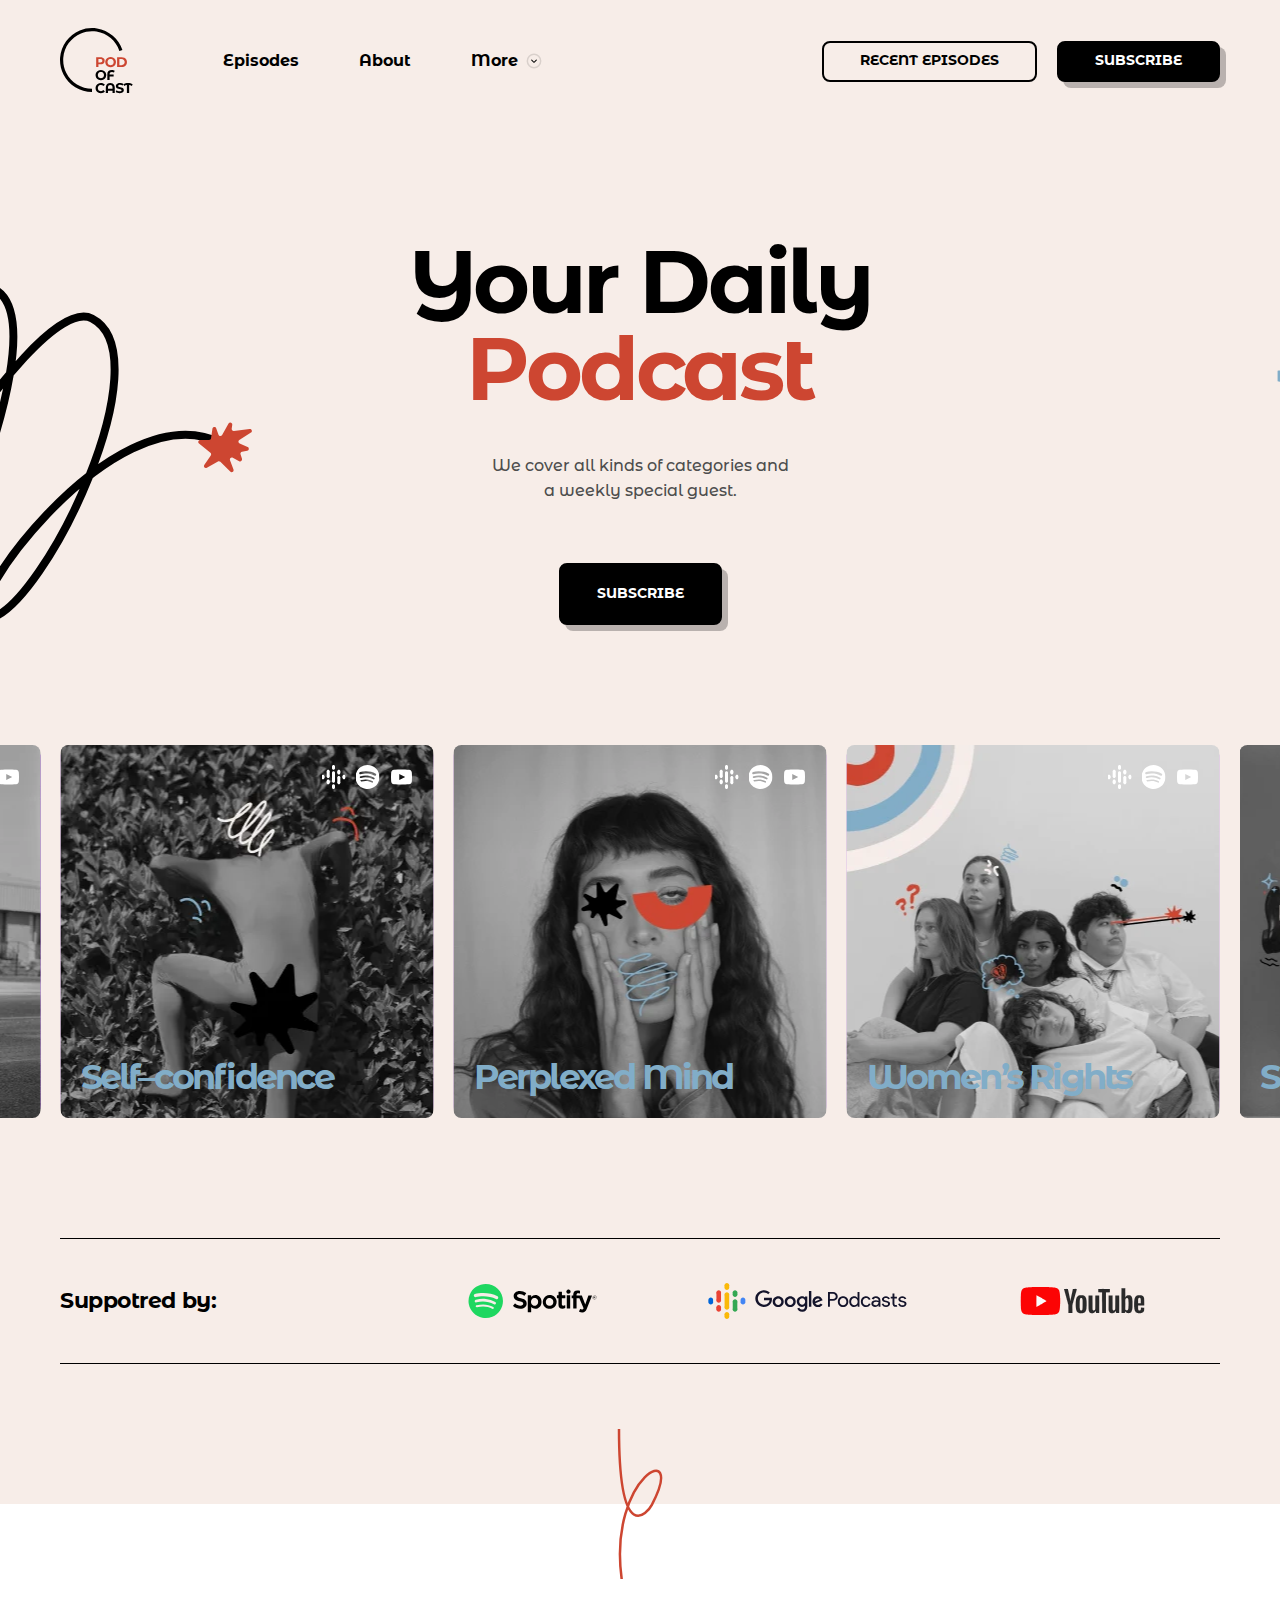
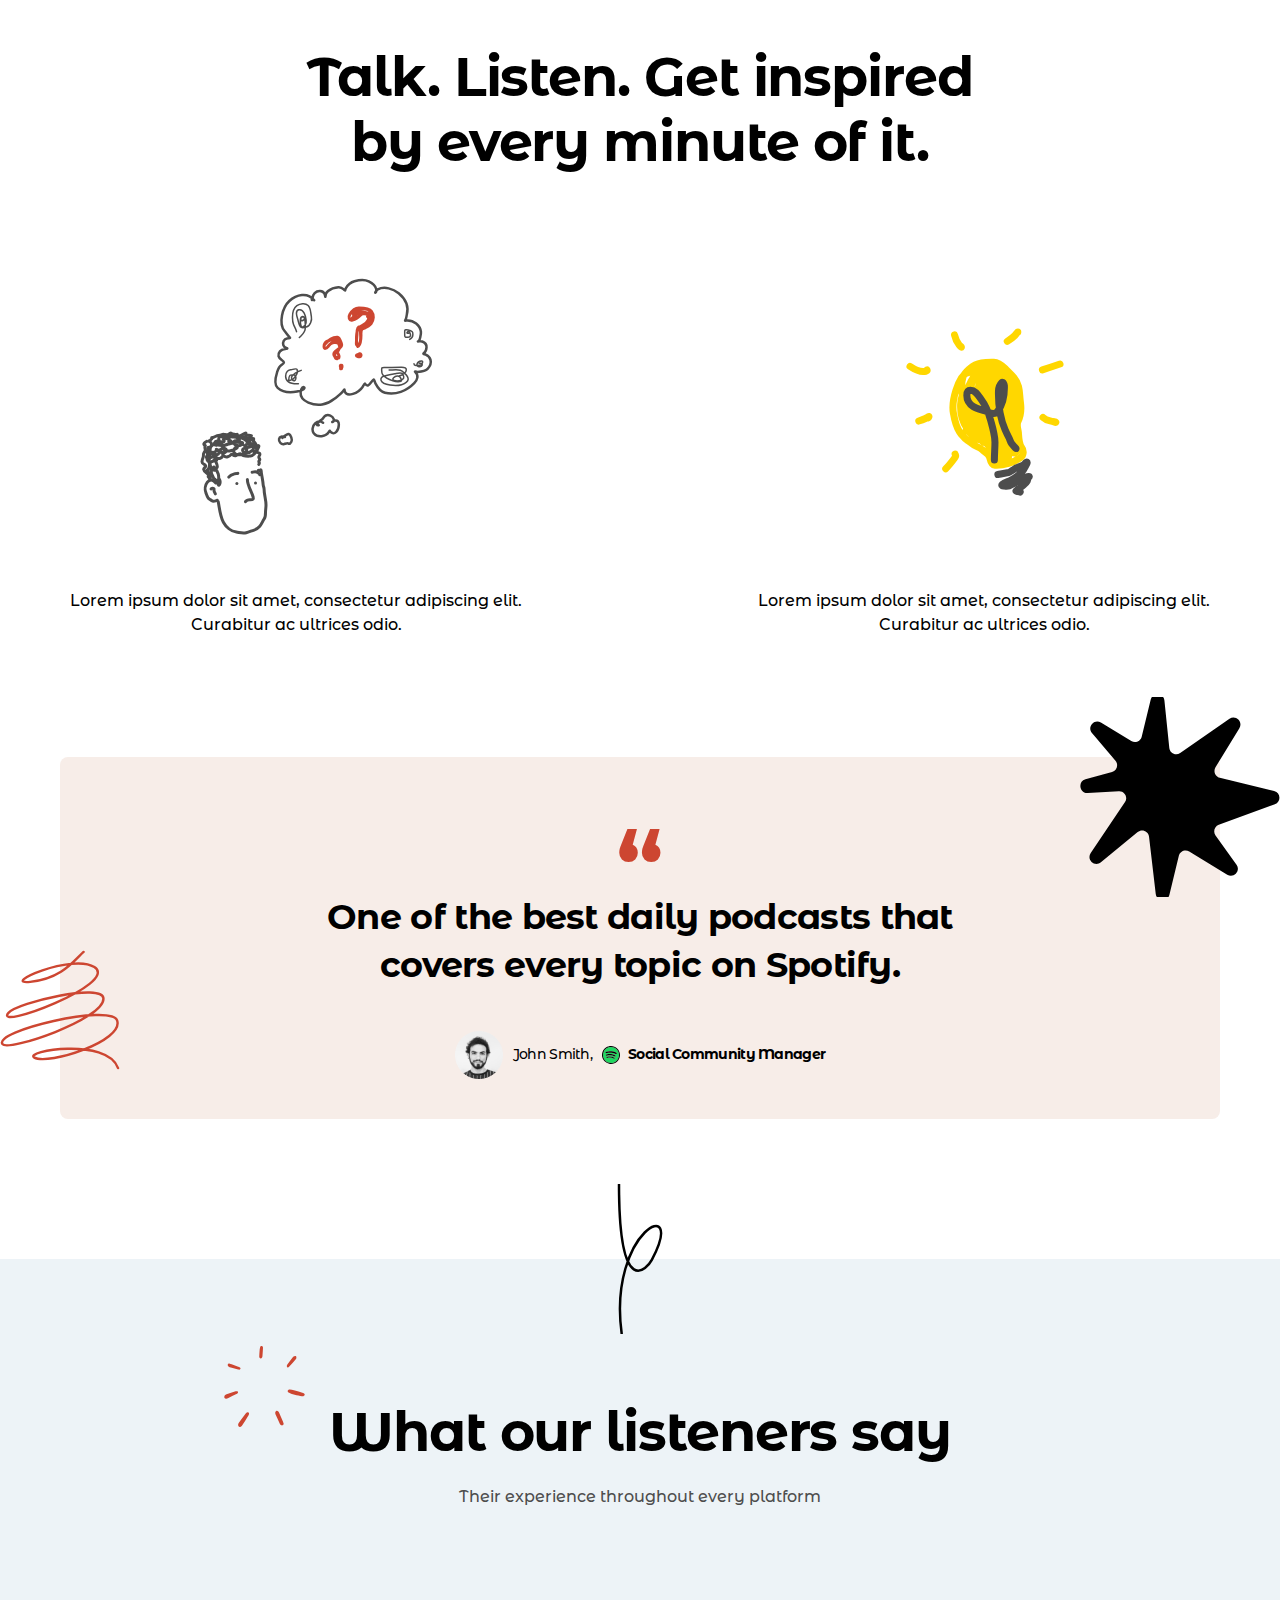
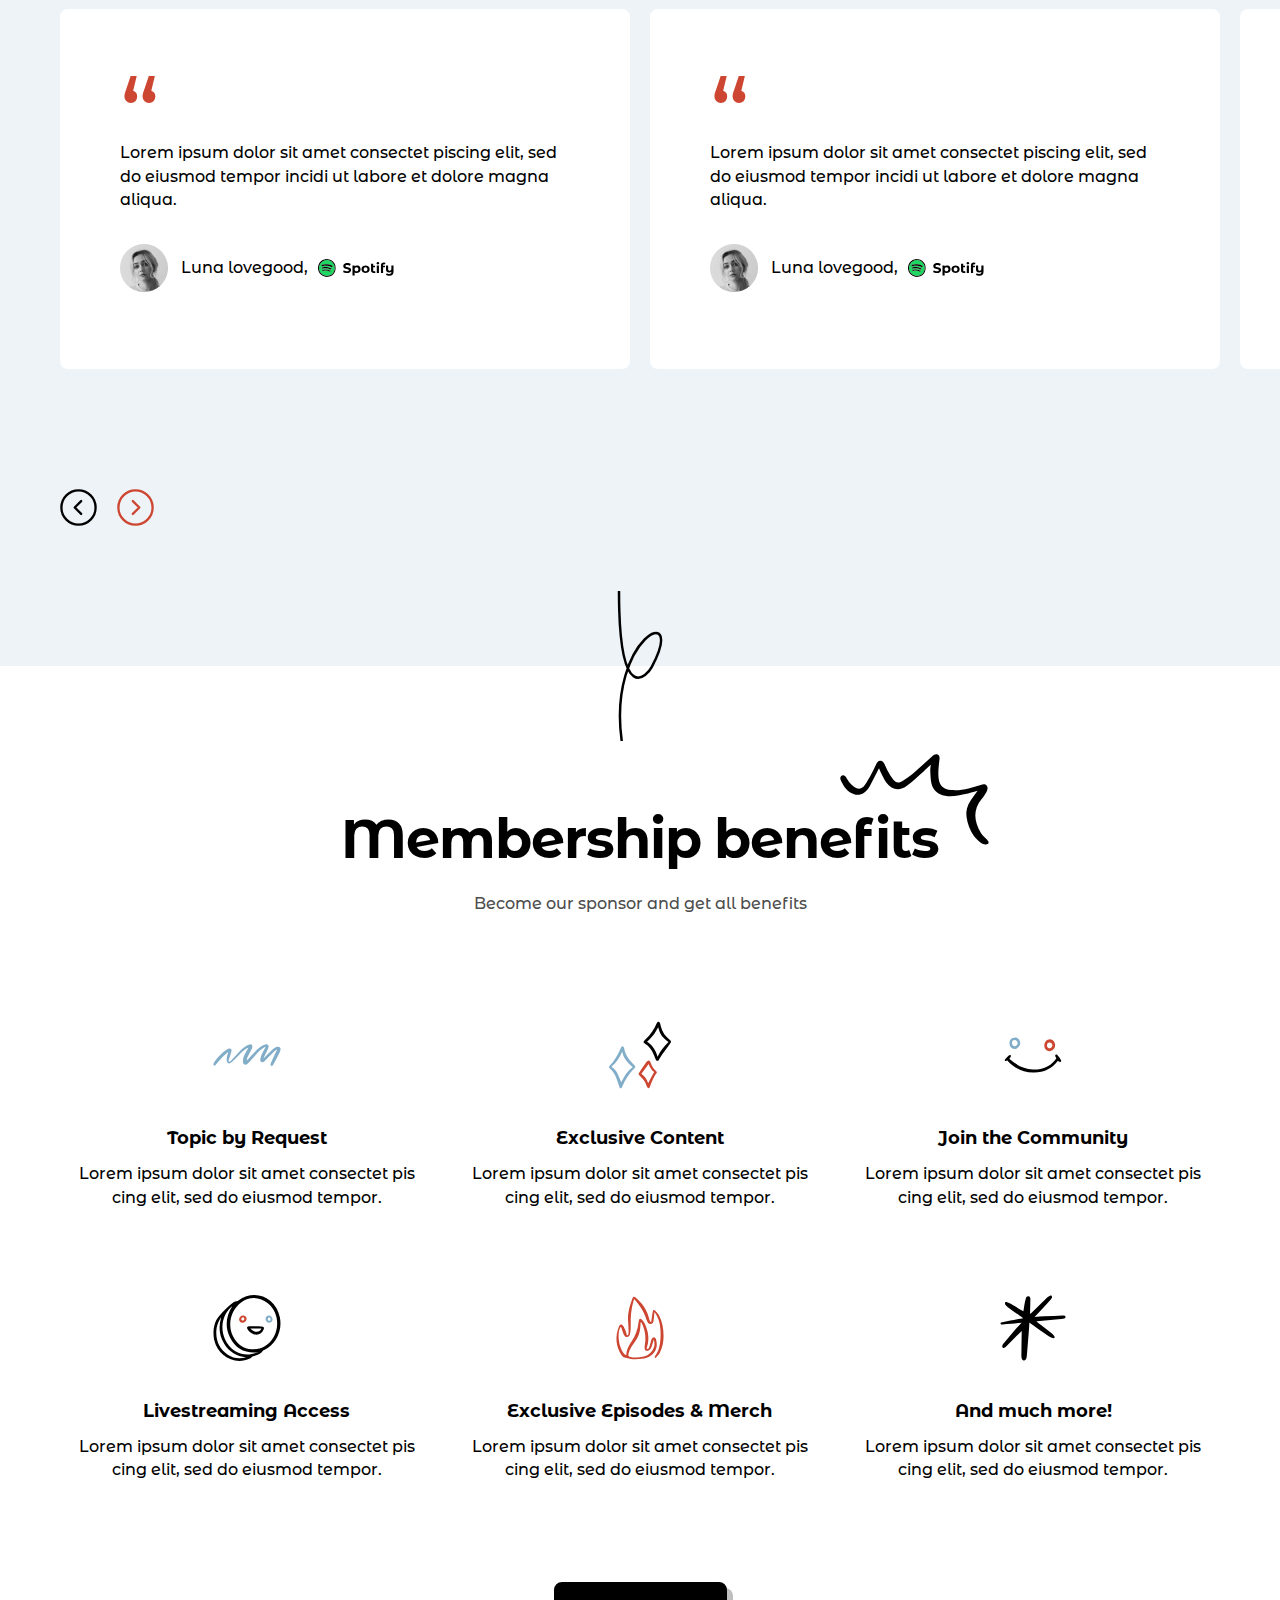
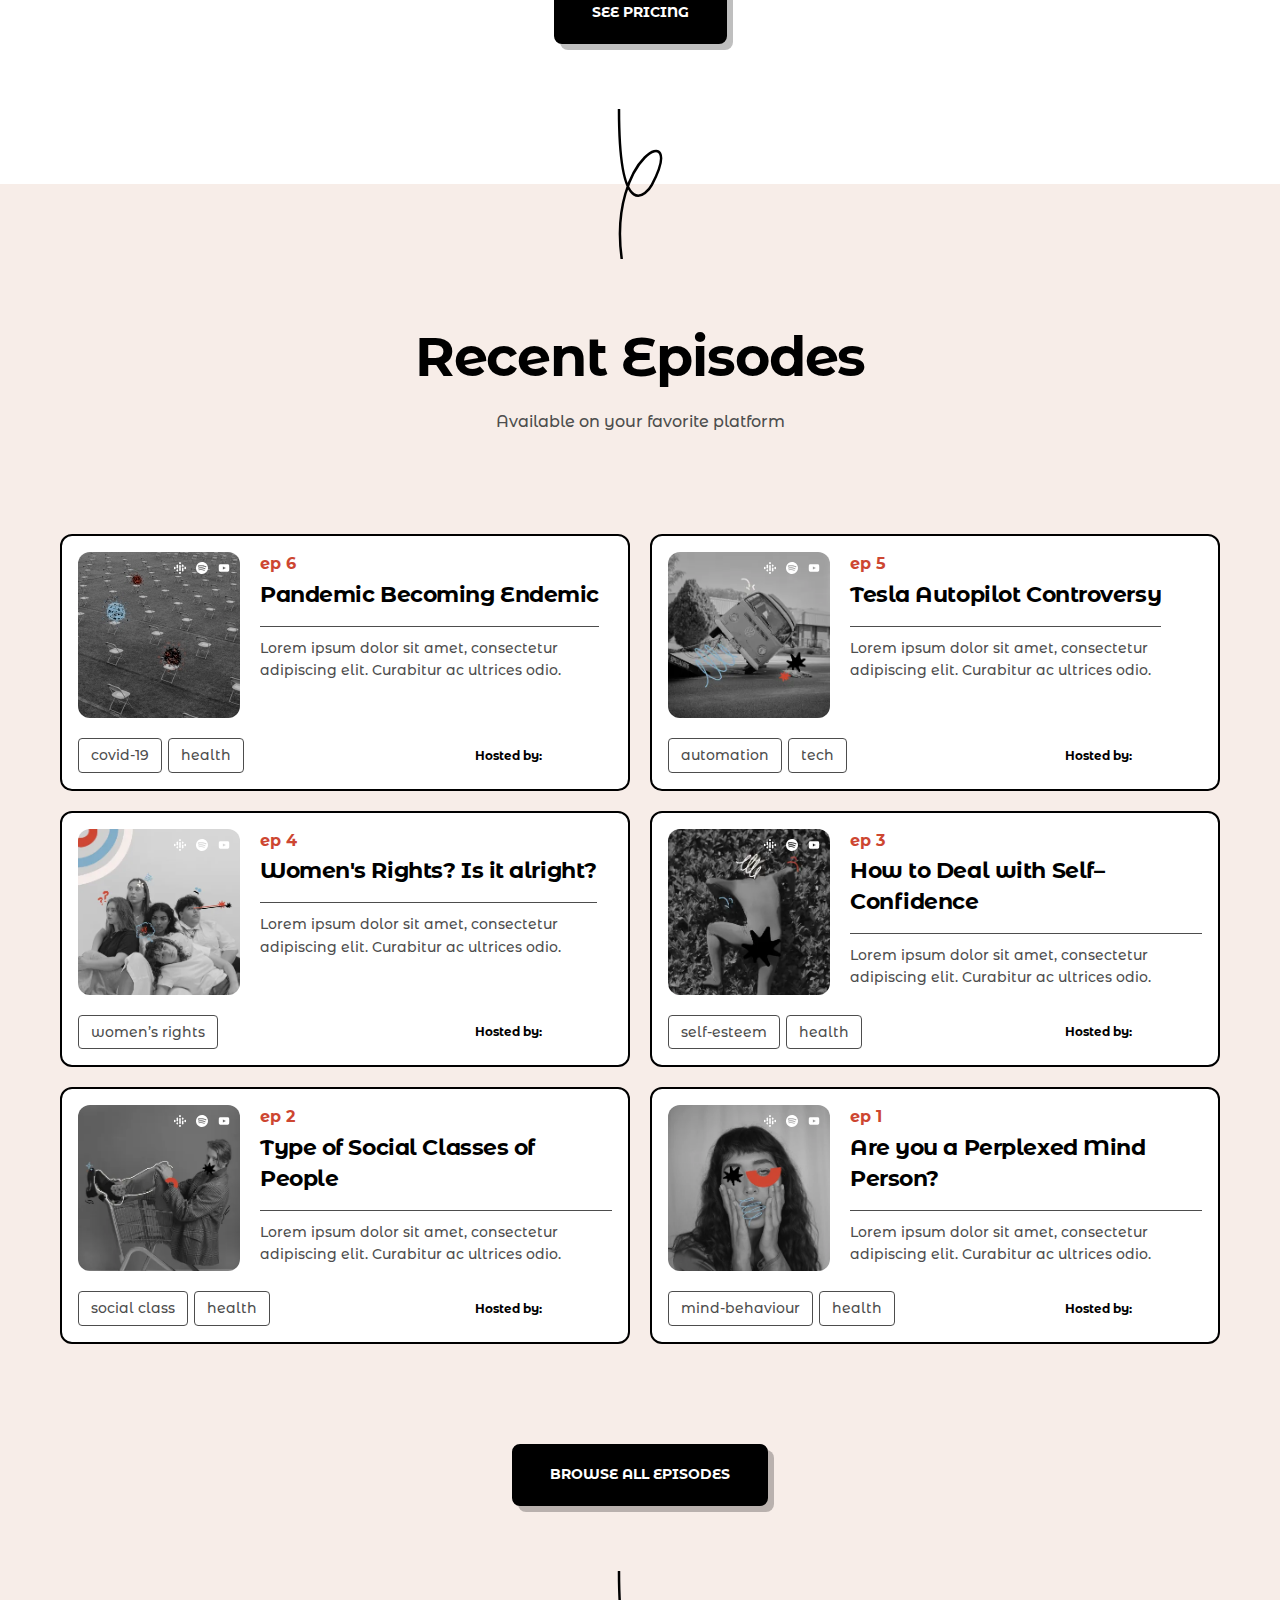
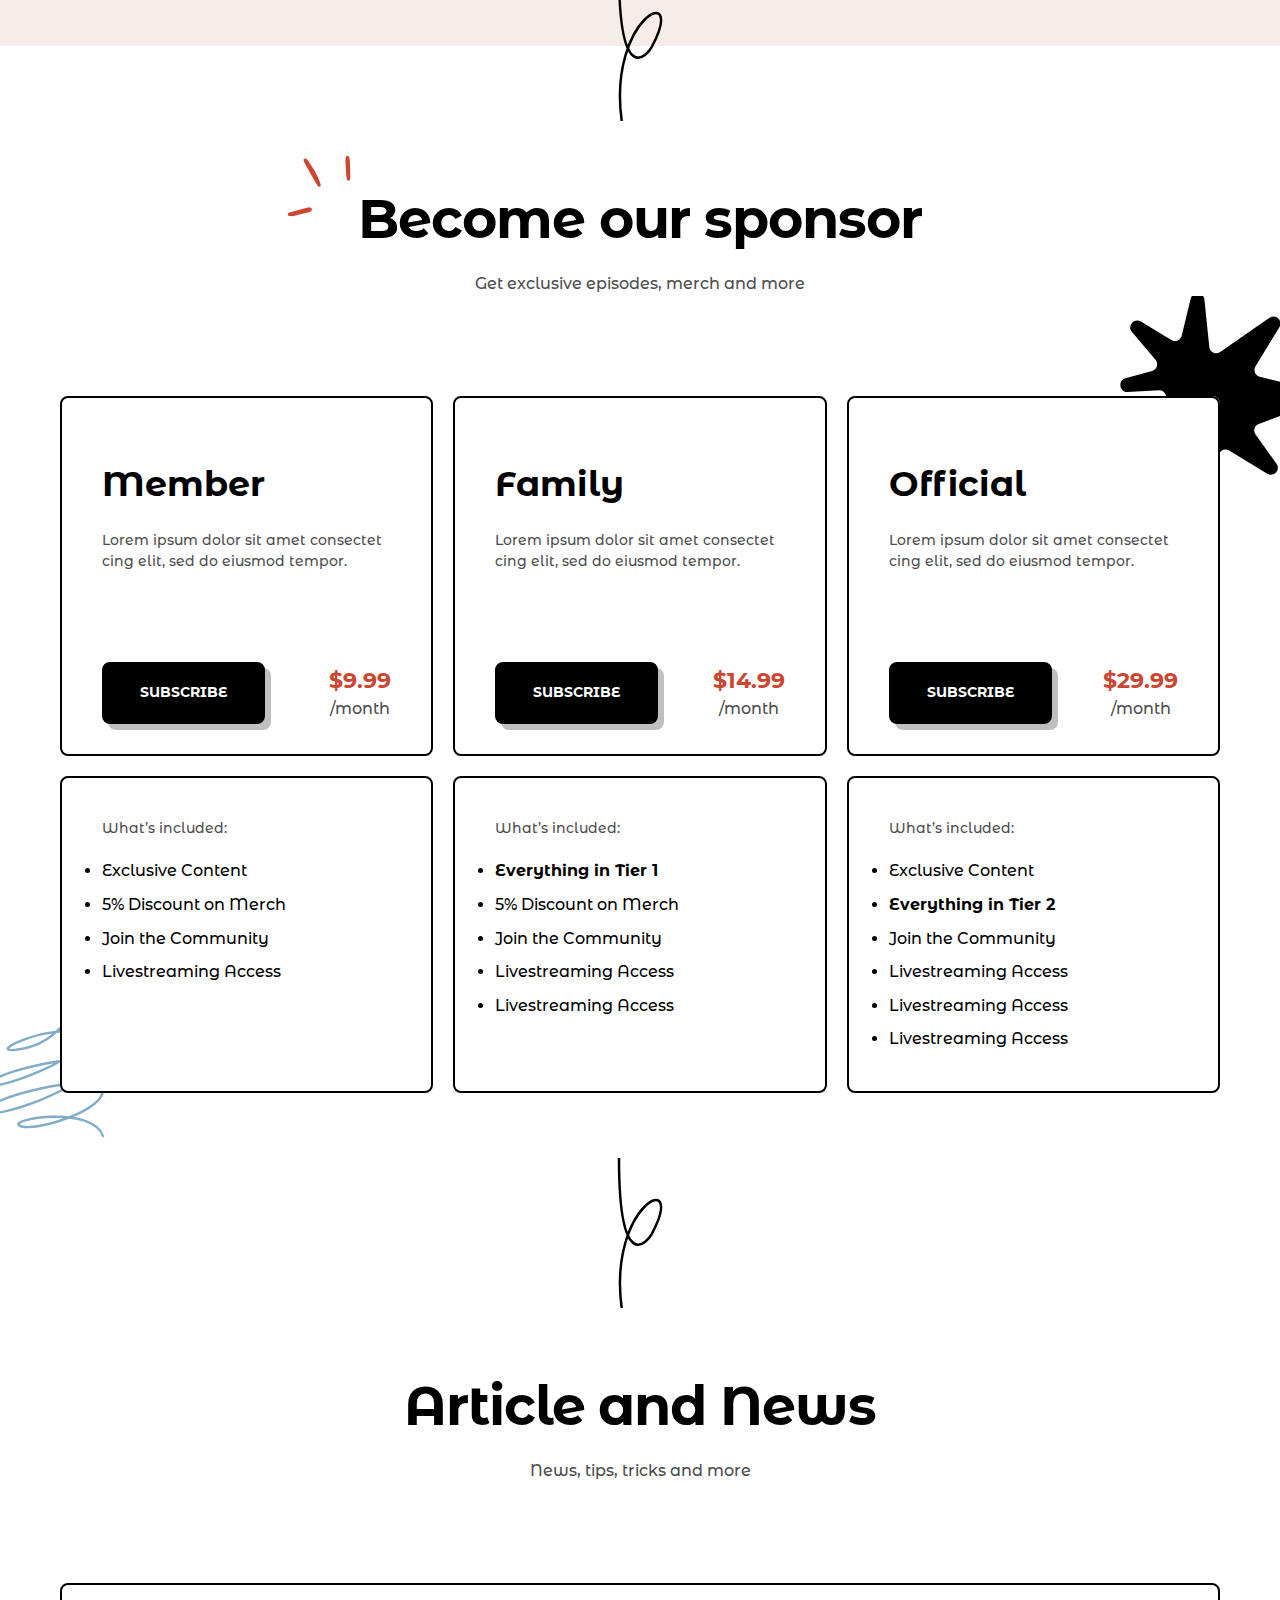
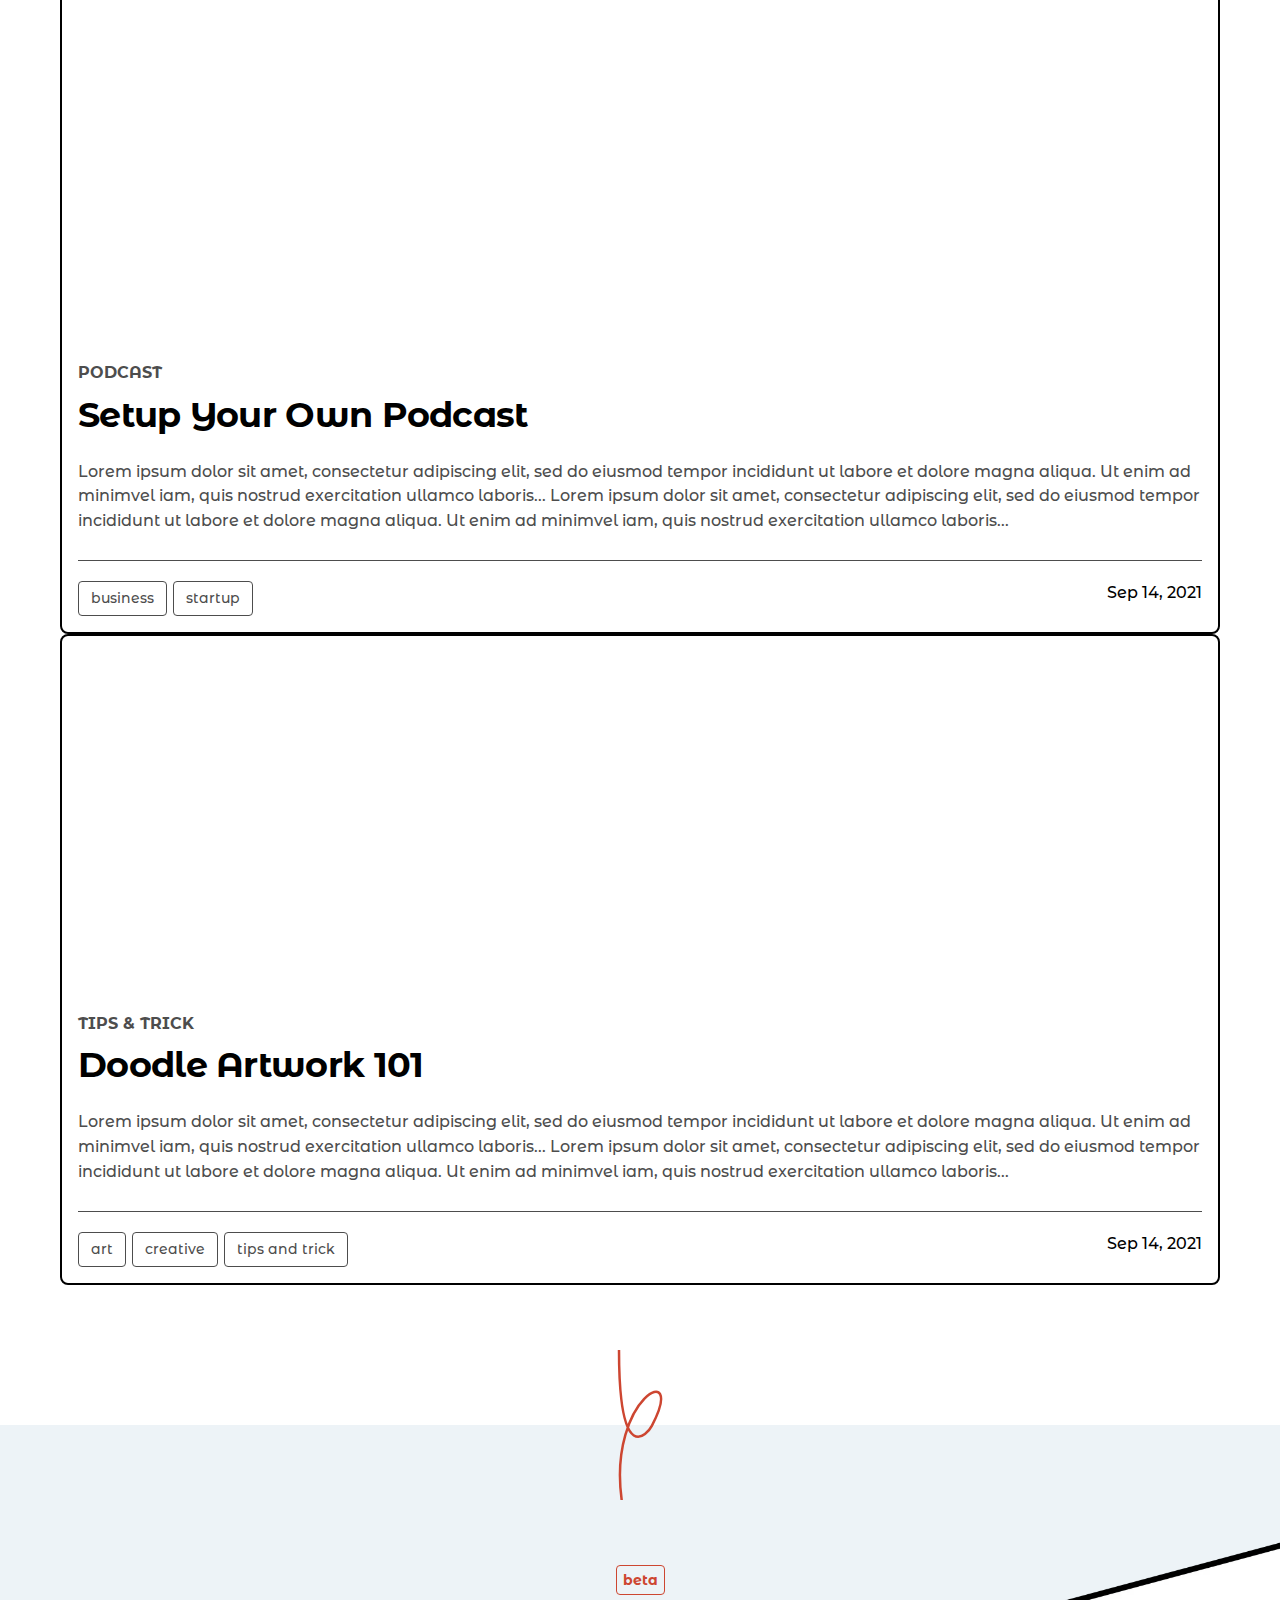
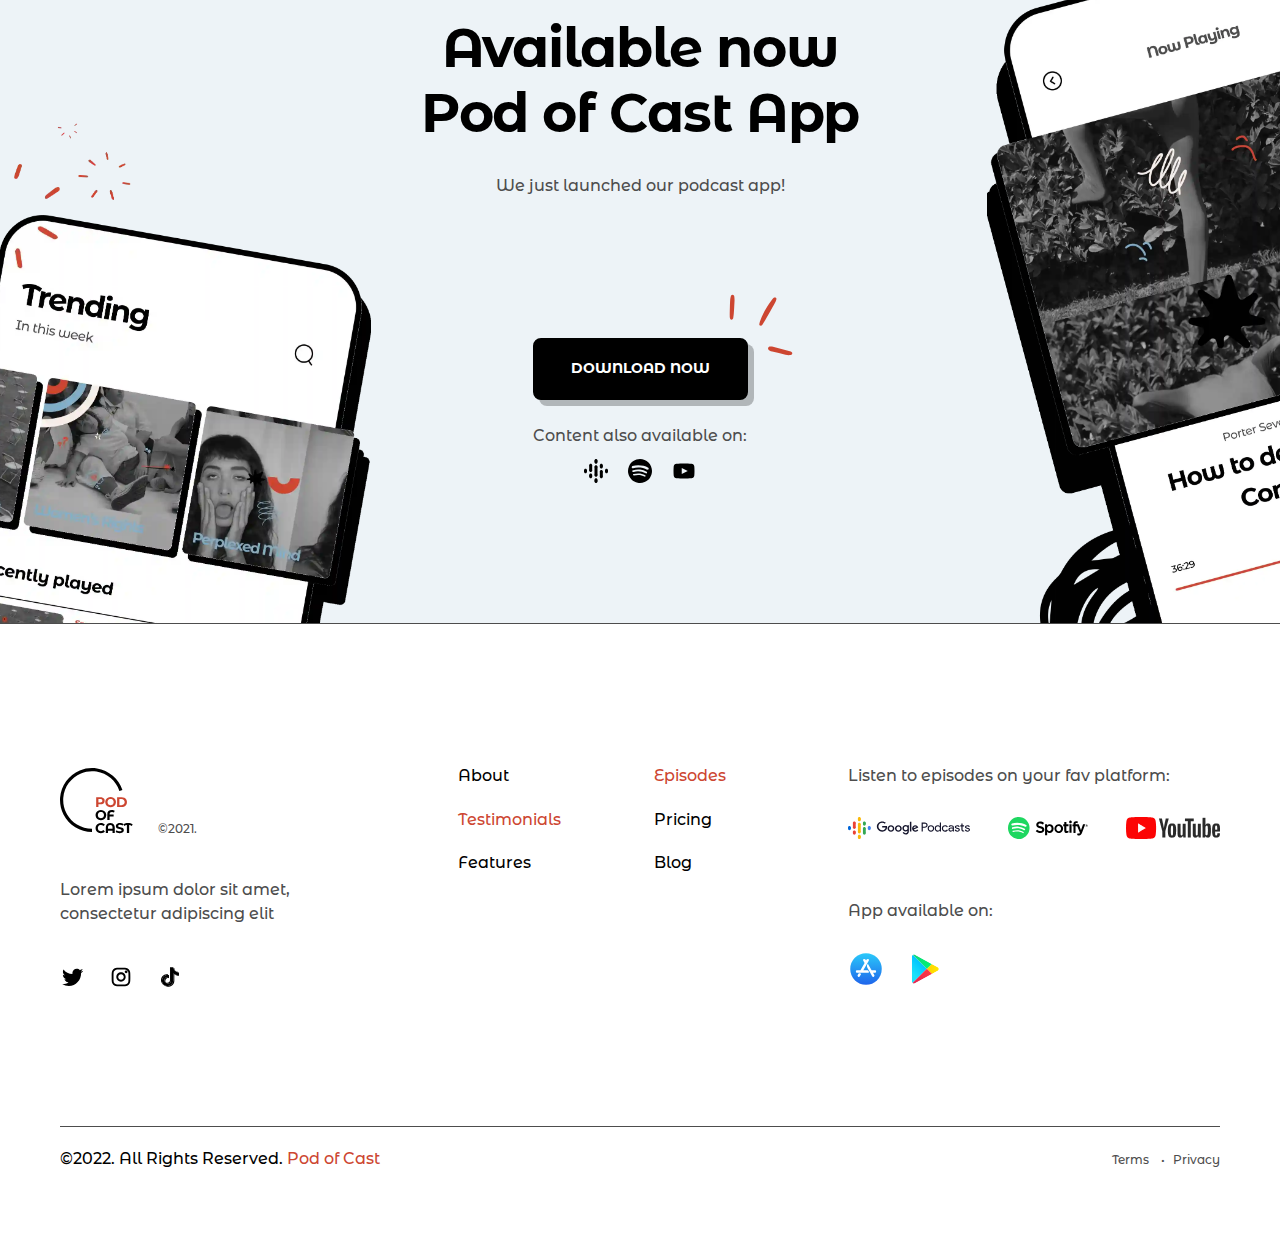
==== index.html @ 252794c6 "some fix" ====
<!doctype html>
<html lang="en">

<head>
	<meta charset="UTF-8">
	<meta name="viewport" content="width=device-width, initial-scale=1.0">
	<meta name="description" content="The best podcasts on various topics, daily.">
	<link href="./css/main.css" rel="stylesheet">
	<title>PODOFCAST - Your Daily Podcast</title>
</head>

<body class="page">
<div class="page__wrapper">

	<header class="header">
		<div class="header__container container">
			<div class="logo">
				<a class="logo__link" href="./index.html"></a>
			</div>
			<div class="header__row header__mobile-menu open">
				<nav class="header__nav">
					<ul class="header__nav-list">
						<li class="header__nav-item">
							<a class="header__nav-link" href="/">Episodes</a>
						</li>
						<li class="header__nav-item">
							<a class="header__nav-link" href="./pages/about.html">About</a>
						</li>
						<li class="header__nav-item header__nav-item--arrow-down">
							<a class="header__nav-link" href="/">More</a>
						</li>
					</ul>
				</nav>
				<div class="header__buttons">
					<a class="header__link button button--transparent" href="#recent-episodes">RECENT EPISODES </a>
					<button class="header__button button" type="button">SUBSCRIBE</button>
				</div>
			</div>
			<div class="header__mobile-button">
				<span class="header__mobile-line"></span> <span class="header__mobile-line"></span>
				<span class="header__mobile-line"></span>
			</div>
		</div>
	</header>

	<main class="main-page">
		<section class="hero section scribble-decor-orange">
			<div class="hero__container container">
				<div class="hero__wrapper">
					<h1 class="hero__title main-title">
						Your Daily<br><span class="orange-text">Podcast</span>
					</h1>
					<p class="hero__description section-description">
						We cover all kinds of categories and<br>a weekly special guest. </p>
					<div class="hero__buttons">
						<button class="hero__button button" type="button">SUBSCRIBE</button>
					</div>
				</div>
			</div>
			<div class="hero-slider">
				<div class="hero-slider__wrapper swiper-wrapper">
					<!-- Slides -->
					<div class="hero-slider__card swiper-slide">
						<a class="hero-slider__img hero-slider__episode-5" href="/">
							<div class="hero-slider__platform">
								<img class="hero-slider__icon" src="./icons/episode-platform/google-podcast-icon.svg" alt="icon" width="24" height="24">
								<img class="hero-slider__icon" src="./icons/episode-platform/spotify-icon.svg" alt="icon" width="24" height="24">
								<img class="hero-slider__icon" src="./icons/episode-platform/youtube-icon.svg" alt="icon" width="24" height="24">
							</div>
							<p class="hero-slider__text">Tesla Autopilot</p>
						</a>
					</div>
					<div class="hero-slider__card swiper-slide">
						<a class="hero-slider__img hero-slider__episode-3" href="/">
							<div class="hero-slider__platform">
								<img class="hero-slider__icon" src="./icons/episode-platform/google-podcast-icon.svg" alt="icon" width="24" height="24">
								<img class="hero-slider__icon" src="./icons/episode-platform/spotify-icon.svg" alt="icon" width="24" height="24">
								<img class="hero-slider__icon" src="./icons/episode-platform/youtube-icon.svg" alt="icon" width="24" height="24">
							</div>
							<p class="hero-slider__text">Self–confidence</p>
						</a>
					</div>
					<div class="hero-slider__card swiper-slide">
						<a class="hero-slider__img hero-slider__episode-1" href="./pages/episode-podcast-1.html">
							<div class="hero-slider__platform">
								<img class="hero-slider__icon" src="./icons/episode-platform/google-podcast-icon.svg" alt="icon" width="24" height="24">
								<img class="hero-slider__icon" src="./icons/episode-platform/spotify-icon.svg" alt="icon" width="24" height="24">
								<img class="hero-slider__icon" src="./icons/episode-platform/youtube-icon.svg" alt="icon" width="24" height="24">
							</div>
							<p class="hero-slider__text">Perplexed Mind</p>
						</a>
					</div>
					<div class="hero-slider__card swiper-slide">
						<a class="hero-slider__img hero-slider__episode-4" href="/">
							<div class="hero-slider__platform">
								<img class="hero-slider__icon" src="./icons/episode-platform/google-podcast-icon.svg" alt="icon" width="24" height="24">
								<img class="hero-slider__icon" src="./icons/episode-platform/spotify-icon.svg" alt="icon" width="24" height="24">
								<img class="hero-slider__icon" src="./icons/episode-platform/youtube-icon.svg" alt="icon" width="24" height="24">
							</div>
							<p class="hero-slider__text">Women’s Rights</p>
						</a>
					</div>
					<div class="hero-slider__card swiper-slide">
						<a class="hero-slider__img hero-slider__episode-2" href="/">
							<div class="hero-slider__platform">
								<img class="hero-slider__icon" src="./icons/episode-platform/google-podcast-icon.svg" alt="icon" width="24" height="24">
								<img class="hero-slider__icon" src="./icons/episode-platform/spotify-icon.svg" alt="icon" width="24" height="24">
								<img class="hero-slider__icon" src="./icons/episode-platform/youtube-icon.svg" alt="icon" width="24" height="24">
							</div>
							<p class="hero-slider__text">Social Class</p>
						</a>
					</div>
				</div>
			</div>
			<div class="container">
				<div class="hero__support">
					<p class="hero__support-text">Suppotred by:</p>
					<div class="hero__support-links">
						<a class="hero__support-link hero__support-link--spotify" href="https://open.spotify.com/" target="_blank"> </a>
						<a class="hero__support-link hero__support-link--googlePodcasts" href="https://podcasts.google.com/" target="_blank"> </a>
						<a class="hero__support-link hero__support-link--youtube" href="https://www.youtube.com/" target="_blank"> </a>
					</div>
				</div>
			</div>
		</section>
		<section class="about section scribble-decor">
			<div class="about__container container">
				<h2 class="section-title about__title">
					Talk. Listen. Get inspired by every minute of it. </h2>
				<div class="about__content-row">
					<div class="about__content">
						<div class="about__content-img about__content-img--1"></div>
						<p class="about__content-text">
							Lorem ipsum dolor sit amet, consectetur adipiscing elit. Curabitur ac ultrices odio. </p>
					</div>
					<div class="about__content">
						<div class="about__content-img about__content-img--2"></div>
						<p class="about__content-text">
							Lorem ipsum dolor sit amet, consectetur adipiscing elit. Curabitur ac ultrices odio. </p>
					</div>
				</div>
				<div class="quote">
					<p class="quote__text">
						One of the best daily podcasts that covers every topic on Spotify. </p>
					<div class="quote__row">
						<img class="quote__author-avatar" src="./img/quote/avatar.png" alt="John Smith" width="48" height="48" loading="lazy">
						<p class="quote__author-name">John Smith,</p>
						<div class="quote__author-job">
							<img class="quote__author-company" src="./img/quote/spotify-icon.svg" alt="spotify icon" width="18" height="18" loading="lazy">
							Social Community Manager
						</div>
					</div>
				</div>
			</div>
		</section>
		<section class="feedback section scribble-decor">
			<div class="container">
				<h2 class="feedback__title section-title">
					What our listeners say </h2>
				<p class="feedback__description section-description"> Their experience throughout every platform </p>
			</div>
			<!-- Slider main container -->
			<div class="feedback-slider">
				<!-- Additional required wrapper -->
				<div class="feedback-slider__wrapper swiper-wrapper">
					<!-- Slides -->
					<div class="feedback-slider__slide swiper-slide">
						<div class="feedback-slider__text">
							Lorem ipsum dolor sit amet consectet piscing elit, sed do eiusmod tempor incidi ut labore et dolore magna
							aliqua.
						</div>
						<div class="feedback-slider__details">
							<img class="feedback-slider__avatar" src="./img/feedback/feedback-avatar-1.png" alt="Luna lovegood" width="48" height="48" loading="lazy">
							<p class="feedback-slider__name">Luna lovegood,</p>
							<img class="feedback-slider__platform-icon" src="./img/feedback/spotify-icon.svg" alt="spotify" width="77" height="22" loading="lazy">
						</div>
					</div>
					<div class="feedback-slider__slide swiper-slide">
						<div class="feedback-slider__text">
							Lorem ipsum dolor sit amet consectet piscing elit, sed do eiusmod tempor incidi ut labore et dolore magna
							aliqua.
						</div>
						<div class="feedback-slider__details">
							<img class="feedback-slider__avatar" src="./img/feedback/feedback-avatar-1.png" alt="Luna lovegood" width="48" height="48" loading="lazy">
							<p class="feedback-slider__name">Luna lovegood,</p>
							<img class="feedback-slider__platform-icon" src="./img/feedback/spotify-icon.svg" alt="spotify" width="77" height="22" loading="lazy">
						</div>
					</div>
					<div class="feedback-slider__slide swiper-slide">
						<div class="feedback-slider__text">
							Lorem ipsum dolor sit amet consectet piscing elit, sed do eiusmod tempor incidi ut labore et dolore magna
							aliqua.
						</div>
						<div class="feedback-slider__details">
							<img class="feedback-slider__avatar" src="./img/feedback/feedback-avatar-1.png" alt="Luna lovegood" width="48" height="48" loading="lazy">
							<p class="feedback-slider__name">Luna lovegood,</p>
							<img class="feedback-slider__platform-icon" src="./img/feedback/spotify-icon.svg" alt="spotify" width="77" height="22" loading="lazy">
						</div>
					</div>
				</div>
			</div>
			<div class="feedback__buttons container">
				<div class="feedback__button-prev"></div>
				<div class="feedback__button-next"></div>
			</div>

		</section>
		<section class="benefits section scribble-decor">
			<div class="benefits__container container">
				<h2 class="benefits__title section-title">
					Membership benefits </h2>
				<p class="benefits__description section-description">Become our sponsor and get all benefits </p>
				<div class="benefits__grid">
					<div class="benefits__card">
						<div class="benefits__card-img benefits__card-img--1"></div>
						<h3 class="benefits__card-title">Topic by Request</h3>
						<p class="benefits__card-text">
							Lorem ipsum dolor sit amet consectet pis cing elit, sed do eiusmod tempor. </p>
					</div>
					<div class="benefits__card">
						<div class="benefits__card-img benefits__card-img--2"></div>
						<h3 class="benefits__card-title">Exclusive Content</h3>
						<p class="benefits__card-text">
							Lorem ipsum dolor sit amet consectet pis cing elit, sed do eiusmod tempor. </p>
					</div>
					<div class="benefits__card">
						<div class="benefits__card-img benefits__card-img--3"></div>
						<h3 class="benefits__card-title">Join the Community</h3>
						<p class="benefits__card-text">
							Lorem ipsum dolor sit amet consectet pis cing elit, sed do eiusmod tempor. </p>
					</div>
					<div class="benefits__card">
						<div class="benefits__card-img benefits__card-img--4"></div>
						<h3 class="benefits__card-title">Livestreaming Access</h3>
						<p class="benefits__card-text">
							Lorem ipsum dolor sit amet consectet pis cing elit, sed do eiusmod tempor. </p>
					</div>
					<div class="benefits__card">
						<div class="benefits__card-img benefits__card-img--5"></div>
						<h3 class="benefits__card-title">Exclusive Episodes & Merch</h3>
						<p class="benefits__card-text">
							Lorem ipsum dolor sit amet consectet pis cing elit, sed do eiusmod tempor. </p>
					</div>
					<div class="benefits__card">
						<div class="benefits__card-img benefits__card-img--6"></div>
						<h3 class="benefits__card-title">And much more!</h3>
						<p class="benefits__card-text">
							Lorem ipsum dolor sit amet consectet pis cing elit, sed do eiusmod tempor. </p>
					</div>
				</div>
				<a class="benefits__link button" href="/">See pricing</a>
			</div>
		</section>
		<section class="recent-episodes section scribble-decor">
			<div class="recent-episodes__container container">
				<h2 id="recent-episodes" class="recent-episodes__title section-title">
					Recent Episodes </h2>
				<p class="recent-episodes__description
          section-description">
					Available on your favorite platform </p>
				<div class="recent-episodes__grid _active">
					<article class="episode-card">
						<div class="episode-card__top">
							<div class="episode-card__cover episode-card__cover--6">
								<div class="episode-card__platform">
									<img class="episode-card__platform-img" src="./icons/episode-platform/google-podcast-icon.svg" alt="icon" width="12" height="12" loading="lazy">
									<img class="episode-card__platform-img" src="./icons/episode-platform/spotify-icon.svg" alt="icon" width="12" height="12" loading="lazy">
									<img class="episode-card__platform-img" src="./icons/episode-platform/youtube-icon.svg" alt="icon" width="12" height="12" loading="lazy">
								</div>
							</div>
							<div class="episode-card__content">
								<p class="episode-card__number">ep 6</p>
								<h3 class="episode-card__title">
									<a class="episode-card__link" href="/" aria-label="go to page to listen to podcast"> Pandemic Becoming
										Endemic </a>
								</h3>

								<p class="episode-card__description card-caption">Lorem ipsum dolor sit amet, consectetur adipiscing
									elit. Curabitur ac ultrices odio. </p>
							</div>
						</div>

						<div class="episode-card__bottom">
							<div class="episode-card__tags">
								<a class="tag" href="/"> covid-19 </a> <a class="tag" href="/"> health </a>
							</div>
							<div class="episode-card__authors">
								<p class="episode-card__hosted">Hosted by: </p>
								<img class="episode-card__avatar" src="./img/episodes/avatar-1.png" alt="avatar" width="30" height="30" loading="lazy">
								<img class="episode-card__avatar" src="./img/episodes/avatar-2.png" alt="avatar" width="30" height="30" loading="lazy">
							</div>
						</div>
					</article>
					<article class="episode-card">
						<div class="episode-card__top">
							<div class="episode-card__cover episode-card__cover--5">
								<div class="episode-card__platform">
									<img class="episode-card__platform-img" src="./icons/episode-platform/google-podcast-icon.svg" alt="icon" width="12" height="12" loading="lazy">
									<img class="episode-card__platform-img" src="./icons/episode-platform/spotify-icon.svg" alt="icon" width="12" height="12" loading="lazy">
									<img class="episode-card__platform-img" src="./icons/episode-platform/youtube-icon.svg" alt="icon" width="12" height="12" loading="lazy">
								</div>
							</div>
							<div class="episode-card__content">
								<p class="episode-card__number">ep 5</p>
								<h3 class="episode-card__title">
									<a class="episode-card__link" href="/" aria-label="go to page to listen to podcast"> Tesla Autopilot
										Controversy </a>
								</h3>

								<p class="episode-card__description card-caption">Lorem ipsum dolor sit amet, consectetur adipiscing
									elit. Curabitur ac ultrices odio. </p>
							</div>
						</div>
						<div class="episode-card__bottom">
							<div class="episode-card__tags">
								<a class="tag" href="/"> automation </a> <a class="tag" href="/"> tech </a>
							</div>
							<div class="episode-card__authors">
								<p class="episode-card__hosted">Hosted by: </p>
								<img class="episode-card__avatar" src="./img/episodes/avatar-1.png" alt="avatar" width="30" height="30" loading="lazy">
								<img class="episode-card__avatar" src="./img/episodes/avatar-2.png" alt="avatar" width="30" height="30" loading="lazy">
							</div>
						</div>
					</article>
					<article class="episode-card">
						<div class="episode-card__top">
							<div class="episode-card__cover episode-card__cover--4">
								<div class="episode-card__platform">
									<img class="episode-card__platform-img" src="./icons/episode-platform/google-podcast-icon.svg" alt="icon" width="12" height="12" loading="lazy">
									<img class="episode-card__platform-img" src="./icons/episode-platform/spotify-icon.svg" alt="icon" width="12" height="12" loading="lazy">
									<img class="episode-card__platform-img" src="./icons/episode-platform/youtube-icon.svg" alt="icon" width="12" height="12" loading="lazy">
								</div>
							</div>
							<div class="episode-card__content">
								<p class="episode-card__number">ep 4</p>
								<h3 class="episode-card__title">
									<a class="episode-card__link" href="/" aria-label="go to page to listen to podcast"> Women's Rights?
										Is it alright? </a>
								</h3>

								<p class="episode-card__description card-caption">Lorem ipsum dolor sit amet, consectetur adipiscing
									elit. Curabitur ac ultrices odio. </p>
							</div>
						</div>
						<div class="episode-card__bottom">
							<div class="episode-card__tags">
								<a class="tag" href="/"> women’s rights </a>
							</div>
							<div class="episode-card__authors">
								<p class="episode-card__hosted">Hosted by: </p>
								<img class="episode-card__avatar" src="./img/episodes/avatar-1.png" alt="avatar" width="30" height="30" loading="lazy">
								<img class="episode-card__avatar" src="./img/episodes/avatar-2.png" alt="avatar" width="30" height="30" loading="lazy">
							</div>
						</div>
					</article>
					<article class="episode-card">
						<div class="episode-card__top">
							<div class="episode-card__cover episode-card__cover--3">
								<div class="episode-card__platform">
									<img class="episode-card__platform-img" src="./icons/episode-platform/google-podcast-icon.svg" alt="icon" width="12" height="12" loading="lazy">
									<img class="episode-card__platform-img" src="./icons/episode-platform/spotify-icon.svg" alt="icon" width="12" height="12" loading="lazy">
									<img class="episode-card__platform-img" src="./icons/episode-platform/youtube-icon.svg" alt="icon" width="12" height="12" loading="lazy">
								</div>
							</div>
							<div class="episode-card__content">
								<p class="episode-card__number">ep 3</p>
								<h3 class="episode-card__title">
									<a class="episode-card__link" href="/" aria-label="go to page to listen to podcast"> How to Deal with
										Self–Confidence </a>
								</h3>

								<p class="episode-card__description card-caption">Lorem ipsum dolor sit amet, consectetur adipiscing
									elit. Curabitur ac ultrices odio. </p>
							</div>
						</div>
						<div class="episode-card__bottom">
							<div class="episode-card__tags">
								<a class="tag" href="/"> self-esteem </a> <a class="tag" href="/"> health </a>
							</div>
							<div class="episode-card__authors">
								<p class="episode-card__hosted">Hosted by: </p>
								<img class="episode-card__avatar" src="./img/episodes/avatar-1.png" alt="avatar" width="30" height="30" loading="lazy">
								<img class="episode-card__avatar" src="./img/episodes/avatar-2.png" alt="avatar" width="30" height="30" loading="lazy">
							</div>
						</div>
					</article>
					<article class="episode-card">
						<div class="episode-card__top">
							<div class="episode-card__cover episode-card__cover--2">
								<div class="episode-card__platform">
									<img class="episode-card__platform-img" src="./icons/episode-platform/google-podcast-icon.svg" alt="icon" width="12" height="12" loading="lazy">
									<img class="episode-card__platform-img" src="./icons/episode-platform/spotify-icon.svg" alt="icon" width="12" height="12" loading="lazy">
									<img class="episode-card__platform-img" src="./icons/episode-platform/youtube-icon.svg" alt="icon" width="12" height="12" loading="lazy">
								</div>
							</div>
							<div class="episode-card__content">
								<p class="episode-card__number">ep 2</p>
								<h3 class="episode-card__title">
									<a class="episode-card__link" href="/" aria-label="go to page to listen to podcast"> Type of Social
										Classes of People </a>
								</h3>

								<p class="episode-card__description card-caption">Lorem ipsum dolor sit amet, consectetur adipiscing
									elit. Curabitur ac ultrices odio. </p>
							</div>
						</div>
						<div class="episode-card__bottom">
							<div class="episode-card__tags">
								<a class="tag" href="/"> social class </a> <a class="tag" href="/"> health </a>
							</div>
							<div class="episode-card__authors">
								<p class="episode-card__hosted">Hosted by: </p>
								<img class="episode-card__avatar" src="./img/episodes/avatar-1.png" alt="avatar" width="30" height="30" loading="lazy">
								<img class="episode-card__avatar" src="./img/episodes/avatar-2.png" alt="avatar" width="30" height="30" loading="lazy">
							</div>
						</div>
					</article>
					<article class="episode-card">
						<div class="episode-card__top">
							<div class="episode-card__cover episode-card__cover--1">
								<div class="episode-card__platform">
									<img class="episode-card__platform-img" src="./icons/episode-platform/google-podcast-icon.svg" alt="icon" width="12" height="12" loading="lazy">
									<img class="episode-card__platform-img" src="./icons/episode-platform/spotify-icon.svg" alt="icon" width="12" height="12" loading="lazy">
									<img class="episode-card__platform-img" src="./icons/episode-platform/youtube-icon.svg" alt="icon" width="12" height="12" loading="lazy">
								</div>
							</div>
							<div class="episode-card__content">
								<p class="episode-card__number">ep 1</p>

								<h3 class="episode-card__title">
									<a class="episode-card__link" href="./pages/episode-podcast-1.html" aria-label="go to page to listen to podcast">
										Are you a Perplexed Mind Person? </a>
								</h3>

								<p class="episode-card__description card-caption">Lorem ipsum dolor sit amet, consectetur adipiscing
									elit. Curabitur ac ultrices odio. </p>
							</div>
						</div>
						<div class="episode-card__bottom">
							<div class="episode-card__tags">
								<a class="tag" href="/">mind-behaviour</a> <a class="tag" href="/">health</a>
							</div>
							<div class="episode-card__authors">
								<p class="episode-card__hosted">Hosted by: </p>
								<img class="episode-card__avatar" src="./img/episodes/avatar-1.png" alt="avatar" width="30" height="30" loading="lazy">
								<img class="episode-card__avatar" src="./img/episodes/avatar-2.png" alt="avatar" width="30" height="30" loading="lazy">
							</div>
						</div>
					</article>
				</div>
				<a class="recent-episodes__link-all button" href="/">browse all episodes</a>
			</div>
		</section>
		<section class="price section scribble-decor">
			<div class="price__container container">
				<h2 class="price__title section-title">
					Become our sponsor </h2>
				<p class="price__description section-description">
					Get exclusive episodes, merch and more </p>
				<div class="price__grid">
					<div class="price__card">
						<div class="price__card-top">
							<h3 class="price__card-title">Member</h3>
							<p class="price__card-description">
								Lorem ipsum dolor sit amet consectet cing elit, sed do eiusmod tempor. </p>
							<div class="price__card-row">
								<a class="price__card-link button" href="/"> subscribe </a>
								<p class="price__card-number">
										<span class="bold-text orange-text">
											$9.99
										</span> <span class="small-text">/month</span>
								</p>
							</div>
						</div>
						<div class="price__card-bottom">
							<p class="price__card-text">What’s included:</p>
							<ul class="price__card-list">
								<li class="price__card-item">
									Exclusive Content
								</li>
								<li class="price__card-item">
									5% Discount on Merch
								</li>
								<li class="price__card-item">
									Join the Community
								</li>
								<li class="price__card-item">
									Livestreaming Access
								</li>
							</ul>
						</div>
					</div>
					<div class="price__card">
						<div class="price__card-top">
							<h3 class="price__card-title">Family</h3>
							<p class="price__card-description">
								Lorem ipsum dolor sit amet consectet cing elit, sed do eiusmod tempor. </p>
							<div class="price__card-row">
								<a class="price__card-link button" href="/"> subscribe </a>
								<p class="price__card-number">
										<span class="bold-text orange-text">
											$14.99
										</span> <span class="small-text">/month</span>
								</p>
							</div>
						</div>
						<div class="price__card-bottom">
							<p class="price__card-text">What’s included:</p>
							<ul class="price__card-list">
								<li class="price__card-item price__card-item--bold">
									Everything in Tier 1
								</li>
								<li class="price__card-item">
									5% Discount on Merch
								</li>
								<li class="price__card-item">
									Join the Community
								</li>
								<li class="price__card-item">
									Livestreaming Access
								</li>
								<li class="price__card-item">
									Livestreaming Access
								</li>
							</ul>
						</div>
					</div>
					<div class="price__card">
						<div class="price__card-top">
							<h3 class="price__card-title">Official</h3>
							<p class="price__card-description">
								Lorem ipsum dolor sit amet consectet cing elit, sed do eiusmod tempor. </p>
							<div class="price__card-row">
								<a class="price__card-link button" href="/"> subscribe </a>
								<p class="price__card-number">
										<span class="bold-text orange-text">
											$29.99
										</span> <span class="small-text">/month</span>
								</p>
							</div>
						</div>
						<div class="price__card-bottom">
							<p class="price__card-text">What’s included:</p>
							<ul class="price__card-list">
								<li class="price__card-item">
									Exclusive Content
								</li>
								<li class="price__card-item price__card-item--bold">
									Everything in Tier 2
								</li>
								<li class="price__card-item">
									Join the Community
								</li>
								<li class="price__card-item">
									Livestreaming Access
								</li>
								<li class="price__card-item">
									Livestreaming Access
								</li>
								<li class="price__card-item">
									Livestreaming Access
								</li>
							</ul>
						</div>
					</div>
				</div>
			</div>
		</section>
		<section class="news section scribble-decor-orange">
			<div class="news__container container">
				<h2 class="news__title section-title">Article and News</h2>
				<p class="news__description section-description">News, tips, tricks and more</p>

				<article class="article-card">
					<img class="article-card__image" src="../img/news/photo-1.jpg" alt="photo" width="538" height="320" loading="lazy">
					<p class="article-card__about">PODCAST</p>
					<h3 class="article-card__title card-title-large">
						<a class="article-card__link" href="">Setup Your Own Podcast</a>
					</h3>
					<p class="article-card__description card-caption">
						Lorem ipsum dolor sit amet, consectetur adipiscing elit, sed do eiusmod tempor incididunt ut labore et
						dolore magna aliqua. Ut enim ad minimvel iam, quis nostrud exercitation ullamco laboris... Lorem ipsum dolor
						sit amet, consectetur adipiscing elit, sed do eiusmod tempor incididunt ut labore et dolore magna aliqua. Ut
						enim ad minimvel iam, quis nostrud exercitation ullamco laboris... </p>
					<div class="article-card__row">
						<div class="article-card__tags">
							<a class="tag" href="/">business</a> <a class="tag" href="/">startup</a>
						</div>
						<time class="article-card__date" datetime="2021-09-14">Sep 14, 2021</time>
					</div>
				</article>
				<article class="article-card">
					<img class="article-card__image" src="../img/news/photo-2.jpg" alt="photo" width="538" height="320" loading="lazy">
					<p class="article-card__about">TIPS & TRICK</p>
					<h3 class="article-card__title card-title-large">
						<a class="article-card__link" href="">Doodle Artwork 101</a>
					</h3>
					<p class="article-card__description card-caption">
						Lorem ipsum dolor sit amet, consectetur adipiscing elit, sed do eiusmod tempor incididunt ut labore et
						dolore magna aliqua. Ut enim ad minimvel iam, quis nostrud exercitation ullamco laboris... Lorem ipsum dolor
						sit amet, consectetur adipiscing elit, sed do eiusmod tempor incididunt ut labore et dolore magna aliqua. Ut
						enim ad minimvel iam, quis nostrud exercitation ullamco laboris... </p>
					<div class="article-card__row">
						<div class="article-card__tags">
							<a class="tag" href="/">art</a> <a class="tag" href="/">creative</a> <a class="tag" href="/">tips and
							trick</a>
						</div>
						<time class="article-card__date" datetime="2021-09-14">Sep 14, 2021</time>
					</div>
				</article>

			</div>
		</section>
		<section class="download section">
			<div class="download__container container">
				<p class="download__app-status">beta</p>
				<h2 class="download__title section-title">Available now Pod of Cast App</h2>
				<p class="download__description section-description">We just launched our podcast app!</p>
				<a class="download__link button" href="/">download now</a>
				<div class="download__info">
					<p class="download__info-text small-text">
						Content also available on: </p>
					<div class="download__info-row">
						<div class="download__info-img download__info-img--googlePodcasts"></div>
						<div class="download__info-img download__info-img--spotify"></div>
						<div class="download__info-img download__info-img--youtube"></div>
					</div>
				</div>
			</div>
		</section>
	</main>

	<footer class="footer section">
		<div class="footer__container container">
			<div class="footer__top">
				<div class="footer__content">
					<div class="logo">
						<a class="logo__link" href="./index.html"></a>
						<time class="logo__year" datetime="2021-01-01">©2021.</time>
					</div>
					<p class="footer__content-text">
						Lorem ipsum dolor sit amet, consectetur adipiscing elit </p>
					<ul class="footer__social-list">
						<li class="footer__social-item">
							<a class="footer__social-link footer__social-link--twitter" href="https://x.com/" target="_blank"> </a>
						</li>
						<li class="footer__social-item">
							<a class="footer__social-link footer__social-link--instagram" href="https://www.instagram.com/" target="_blank"> </a>
						</li>
						<li class="footer__social-item">
							<a class="footer__social-link footer__social-link--tiktok" href="https://www.tiktok.com/" target="_blank"> </a>
						</li>
					</ul>
				</div>
				<nav class="footer__nav">
					<ul class="footer__nav-list">
						<li class="footer__nav-item">
							<a class="footer__nav-link" href="./pages/about.html">About</a>
						</li>
						<li class="footer__nav-item">
							<a class="footer__nav-link footer__nav-link--orange" href="">Testimonials</a>
						</li>
						<li class="footer__nav-item">
							<a class="footer__nav-link" href="">Features</a>
						</li>
					</ul>
					<ul class="footer__nav-list">
						<li class="footer__nav-item">
							<a class="footer__nav-link footer__nav-link--orange" href="">Episodes</a>
						</li>
						<li class="footer__nav-item">
							<a class="footer__nav-link" href="">Pricing</a>
						</li>
						<li class="footer__nav-item">
							<a class="footer__nav-link" href="">Blog</a>
						</li>
					</ul>
				</nav>
				<div class="footer__platform">
					<p class="footer__platform-text">Listen to episodes on your fav platform:</p>
					<ul class="footer__platform-list">
						<li class="footer__platform-item">
							<a class="footer__platform-link footer__platform-link--googlepodcasts" href="https://podcasts.google.com/" target="_blank"> </a>
						</li>
						<li class="footer__platform-item">
							<a class="footer__platform-link footer__platform-link--spotify" href="https://open.spotify.com/" target="_blank"> </a>
						</li>
						<li class="footer__platform-item">
							<a class="footer__platform-link footer__platform-link--youtube" href="https://www.youtube.com" target="_blank"> </a>
						</li>
					</ul>
					<p class="footer__platform-text">App available on:</p>
					<ul class="footer__store-list">
						<li class="footer__store-item">
							<a class="footer__store-link footer__store-link--appstore" href="https://www.apple.com/app-store/" target="_blank"> </a>
						</li>
						<li class="footer__store-item">
							<a class="footer__store-link footer__store-link--googleplay" href="https://play.google.com/store/" target="_blank"> </a>
						</li>
					</ul>
				</div>
			</div>

			<div class="footer__bottom-row">
				<p class="footer__bottom-text">
					©2022. All Rights Reserved. <span class="orange-text">Pod of Cast</span>
				</p>
				<div class="footer__bottom-links">
					<a class="footer__bottom-link" href="/">Terms</a> <a class="footer__bottom-link" href="/">Privacy</a>
				</div>
			</div>
		</div>
	</footer>

</div>
<!-- scripts -->
<script src="./js/swiper-bundle.min.js"></script>
<script src="./js/main.js"></script>
</body>

</html>
---- css/main.css ----
@charset "UTF-8";
:root {
  --font-family: "Montserrat Alternates", sans-serif;
  --black-color: #000000;
  --white-color: #ffffff;
  --davysGrey-color: #4D4D4D;
  --vermillion-color: #CD4631;
  --pewterBlue-color: #81ADC8;
  --champagne-color: #F7EDE8;
  --aliceBlue-color: #EDF3F7;
  --body-color: #000000;
  --button-bg-color: #000000;
  --button-bg-transparent: rgba(0, 0, 0, 0);
  --body-fs: clamp(0.875rem, 0.839rem + 0.179vw, 1rem);
  --main-title-fs: clamp(2.25rem, 1.179rem + 5.357vw, 6rem);
  --section-title-fs: clamp(1.625rem, 1.036rem + 2.946vw, 3.688rem);
  --section-subtitle-fs: clamp(1.5rem, 1.274rem + 1.129vw, 2.291rem);
  --quote-fs: clamp(1.5rem, 1.274rem + 1.129vw, 2.291rem);
  --card-title-small-fs: clamp(1.125rem, 1.042rem + 0.415vw, 1.416rem);
  --card-title-large-fs: clamp(1.5rem, 1.274rem + 1.129vw, 2.291rem);
  --card-caption-fs: clamp(0.813rem, 0.759rem + 0.268vw, 1rem);
  --button-fs: clamp(0.75rem, 0.714rem + 0.179vw, 0.875rem);
  --section-description-fs: clamp(1.125rem, 1.054rem + 0.357vw, 1.375rem);
}

/**
 * Swiper 11.1.4
 * Most modern mobile touch slider and framework with hardware accelerated transitions
 * https://swiperjs.com
 *
 * Copyright 2014-2024 Vladimir Kharlampidi
 *
 * Released under the MIT License
 *
 * Released on: May 30, 2024
 */
@font-face {
  font-family: swiper-icons;
  src: url("data:application/font-woff;charset=utf-8;base64, [base64]//wADZ2x5ZgAAAywAAADMAAAD2MHtryVoZWFkAAABbAAAADAAAAA2E2+eoWhoZWEAAAGcAAAAHwAAACQC9gDzaG10eAAAAigAAAAZAAAArgJkABFsb2NhAAAC0AAAAFoAAABaFQAUGG1heHAAAAG8AAAAHwAAACAAcABAbmFtZQAAA/gAAAE5AAACXvFdBwlwb3N0AAAFNAAAAGIAAACE5s74hXjaY2BkYGAAYpf5Hu/j+W2+MnAzMYDAzaX6QjD6/4//Bxj5GA8AuRwMYGkAPywL13jaY2BkYGA88P8Agx4j+/8fQDYfA1AEBWgDAIB2BOoAeNpjYGRgYNBh4GdgYgABEMnIABJzYNADCQAACWgAsQB42mNgYfzCOIGBlYGB0YcxjYGBwR1Kf2WQZGhhYGBiYGVmgAFGBiQQkOaawtDAoMBQxXjg/wEGPcYDDA4wNUA2CCgwsAAAO4EL6gAAeNpj2M0gyAACqxgGNWBkZ2D4/wMA+xkDdgAAAHjaY2BgYGaAYBkGRgYQiAHyGMF8FgYHIM3DwMHABGQrMOgyWDLEM1T9/w8UBfEMgLzE////P/5//f/V/xv+r4eaAAeMbAxwIUYmIMHEgKYAYjUcsDAwsLKxc3BycfPw8jEQA/[base64]/uznmfPFBNODM2K7MTQ45YEAZqGP81AmGGcF3iPqOop0r1SPTaTbVkfUe4HXj97wYE+yNwWYxwWu4v1ugWHgo3S1XdZEVqWM7ET0cfnLGxWfkgR42o2PvWrDMBSFj/IHLaF0zKjRgdiVMwScNRAoWUoH78Y2icB/yIY09An6AH2Bdu/UB+yxopYshQiEvnvu0dURgDt8QeC8PDw7Fpji3fEA4z/PEJ6YOB5hKh4dj3EvXhxPqH/SKUY3rJ7srZ4FZnh1PMAtPhwP6fl2PMJMPDgeQ4rY8YT6Gzao0eAEA409DuggmTnFnOcSCiEiLMgxCiTI6Cq5DZUd3Qmp10vO0LaLTd2cjN4fOumlc7lUYbSQcZFkutRG7g6JKZKy0RmdLY680CDnEJ+UMkpFFe1RN7nxdVpXrC4aTtnaurOnYercZg2YVmLN/d/gczfEimrE/fs/bOuq29Zmn8tloORaXgZgGa78yO9/cnXm2BpaGvq25Dv9S4E9+5SIc9PqupJKhYFSSl47+Qcr1mYNAAAAeNptw0cKwkAAAMDZJA8Q7OUJvkLsPfZ6zFVERPy8qHh2YER+3i/BP83vIBLLySsoKimrqKqpa2hp6+jq6RsYGhmbmJqZSy0sraxtbO3sHRydnEMU4uR6yx7JJXveP7WrDycAAAAAAAH//wACeNpjYGRgYOABYhkgZgJCZgZNBkYGLQZtIJsFLMYAAAw3ALgAeNolizEKgDAQBCchRbC2sFER0YD6qVQiBCv/H9ezGI6Z5XBAw8CBK/m5iQQVauVbXLnOrMZv2oLdKFa8Pjuru2hJzGabmOSLzNMzvutpB3N42mNgZGBg4GKQYzBhYMxJLMlj4GBgAYow/P/PAJJhLM6sSoWKfWCAAwDAjgbRAAB42mNgYGBkAIIbCZo5IPrmUn0hGA0AO8EFTQAA");
  font-weight: 400;
  font-style: normal;
}
:root {
  --swiper-theme-color: #007aff ;
}

:host {
  position: relative;
  display: block;
  margin-left: auto;
  margin-right: auto;
  z-index: 1;
}

.swiper {
  margin-left: auto;
  margin-right: auto;
  position: relative;
  overflow: hidden;
  list-style: none;
  padding: 0;
  z-index: 1;
  display: block;
}

.swiper-vertical > .swiper-wrapper {
  flex-direction: column;
}

.swiper-wrapper {
  position: relative;
  width: 100%;
  height: 100%;
  z-index: 1;
  display: flex;
  transition-property: transform;
  transition-timing-function: var(--swiper-wrapper-transition-timing-function, initial);
  box-sizing: content-box;
}

.swiper-android .swiper-slide,
.swiper-ios .swiper-slide,
.swiper-wrapper {
  transform: translate3d(0px, 0, 0);
}

.swiper-horizontal {
  touch-action: pan-y;
}

.swiper-vertical {
  touch-action: pan-x;
}

.swiper-slide {
  flex-shrink: 0;
  width: 100%;
  height: 100%;
  position: relative;
  transition-property: transform;
  display: block;
}

.swiper-slide-invisible-blank {
  visibility: hidden;
}

.swiper-autoheight,
.swiper-autoheight .swiper-slide {
  height: auto;
}

.swiper-autoheight .swiper-wrapper {
  align-items: flex-start;
  transition-property: transform, height;
}

.swiper-backface-hidden .swiper-slide {
  transform: translateZ(0);
  -webkit-backface-visibility: hidden;
  backface-visibility: hidden;
}

.swiper-3d.swiper-css-mode .swiper-wrapper {
  perspective: 1200px;
}

.swiper-3d .swiper-wrapper {
  transform-style: preserve-3d;
}

.swiper-3d {
  perspective: 1200px;
}

.swiper-3d .swiper-cube-shadow,
.swiper-3d .swiper-slide {
  transform-style: preserve-3d;
}

.swiper-css-mode > .swiper-wrapper {
  overflow: auto;
  scrollbar-width: none;
  -ms-overflow-style: none;
}

.swiper-css-mode > .swiper-wrapper::-webkit-scrollbar {
  display: none;
}

.swiper-css-mode > .swiper-wrapper > .swiper-slide {
  scroll-snap-align: start start;
}

.swiper-css-mode.swiper-horizontal > .swiper-wrapper {
  scroll-snap-type: x mandatory;
}

.swiper-css-mode.swiper-vertical > .swiper-wrapper {
  scroll-snap-type: y mandatory;
}

.swiper-css-mode.swiper-free-mode > .swiper-wrapper {
  scroll-snap-type: none;
}

.swiper-css-mode.swiper-free-mode > .swiper-wrapper > .swiper-slide {
  scroll-snap-align: none;
}

.swiper-css-mode.swiper-centered > .swiper-wrapper::before {
  content: "";
  flex-shrink: 0;
  order: 9999;
}

.swiper-css-mode.swiper-centered > .swiper-wrapper > .swiper-slide {
  scroll-snap-align: center center;
  scroll-snap-stop: always;
}

.swiper-css-mode.swiper-centered.swiper-horizontal > .swiper-wrapper > .swiper-slide:first-child {
  margin-inline-start: var(--swiper-centered-offset-before);
}

.swiper-css-mode.swiper-centered.swiper-horizontal > .swiper-wrapper::before {
  height: 100%;
  min-height: 1px;
  width: var(--swiper-centered-offset-after);
}

.swiper-css-mode.swiper-centered.swiper-vertical > .swiper-wrapper > .swiper-slide:first-child {
  margin-block-start: var(--swiper-centered-offset-before);
}

.swiper-css-mode.swiper-centered.swiper-vertical > .swiper-wrapper::before {
  width: 100%;
  min-width: 1px;
  height: var(--swiper-centered-offset-after);
}

.swiper-3d .swiper-slide-shadow,
.swiper-3d .swiper-slide-shadow-bottom,
.swiper-3d .swiper-slide-shadow-left,
.swiper-3d .swiper-slide-shadow-right,
.swiper-3d .swiper-slide-shadow-top {
  position: absolute;
  left: 0;
  top: 0;
  width: 100%;
  height: 100%;
  pointer-events: none;
  z-index: 10;
}

.swiper-3d .swiper-slide-shadow {
  background: rgba(0, 0, 0, 0.15);
}

.swiper-3d .swiper-slide-shadow-left {
  background-image: linear-gradient(to left, rgba(0, 0, 0, 0.5), rgba(0, 0, 0, 0));
}

.swiper-3d .swiper-slide-shadow-right {
  background-image: linear-gradient(to right, rgba(0, 0, 0, 0.5), rgba(0, 0, 0, 0));
}

.swiper-3d .swiper-slide-shadow-top {
  background-image: linear-gradient(to top, rgba(0, 0, 0, 0.5), rgba(0, 0, 0, 0));
}

.swiper-3d .swiper-slide-shadow-bottom {
  background-image: linear-gradient(to bottom, rgba(0, 0, 0, 0.5), rgba(0, 0, 0, 0));
}

.swiper-lazy-preloader {
  width: 42px;
  height: 42px;
  position: absolute;
  left: 50%;
  top: 50%;
  margin-left: -21px;
  margin-top: -21px;
  z-index: 10;
  transform-origin: 50%;
  box-sizing: border-box;
  border: 4px solid var(--swiper-preloader-color, var(--swiper-theme-color));
  border-radius: 50%;
  border-top-color: transparent;
}

.swiper-watch-progress .swiper-slide-visible .swiper-lazy-preloader,
.swiper:not(.swiper-watch-progress) .swiper-lazy-preloader {
  animation: swiper-preloader-spin 1s infinite linear;
}

.swiper-lazy-preloader-white {
  --swiper-preloader-color: #fff ;
}

.swiper-lazy-preloader-black {
  --swiper-preloader-color: #000 ;
}

@keyframes swiper-preloader-spin {
  0% {
    transform: rotate(0deg);
  }
  100% {
    transform: rotate(360deg);
  }
}
.swiper-virtual .swiper-slide {
  -webkit-backface-visibility: hidden;
  transform: translateZ(0);
}

.swiper-virtual.swiper-css-mode .swiper-wrapper::after {
  content: "";
  position: absolute;
  left: 0;
  top: 0;
  pointer-events: none;
}

.swiper-virtual.swiper-css-mode.swiper-horizontal .swiper-wrapper::after {
  height: 1px;
  width: var(--swiper-virtual-size);
}

.swiper-virtual.swiper-css-mode.swiper-vertical .swiper-wrapper::after {
  width: 1px;
  height: var(--swiper-virtual-size);
}

:root {
  --swiper-navigation-size: 44px ;
}

.swiper-button-next,
.swiper-button-prev {
  position: absolute;
  top: var(--swiper-navigation-top-offset, 50%);
  width: calc(var(--swiper-navigation-size) / 44 * 27);
  height: var(--swiper-navigation-size);
  margin-top: calc(0px - var(--swiper-navigation-size) / 2);
  z-index: 10;
  cursor: pointer;
  display: flex;
  align-items: center;
  justify-content: center;
  color: var(--swiper-navigation-color, var(--swiper-theme-color));
}

.swiper-button-next.swiper-button-disabled,
.swiper-button-prev.swiper-button-disabled {
  opacity: 0.35;
  cursor: auto;
  pointer-events: none;
}

.swiper-button-next.swiper-button-hidden,
.swiper-button-prev.swiper-button-hidden {
  opacity: 0;
  cursor: auto;
  pointer-events: none;
}

.swiper-navigation-disabled .swiper-button-next,
.swiper-navigation-disabled .swiper-button-prev {
  display: none !important;
}

.swiper-button-next svg,
.swiper-button-prev svg {
  width: 100%;
  height: 100%;
  object-fit: contain;
  transform-origin: center;
}

.swiper-rtl .swiper-button-next svg,
.swiper-rtl .swiper-button-prev svg {
  transform: rotate(180deg);
}

.swiper-button-prev,
.swiper-rtl .swiper-button-next {
  left: var(--swiper-navigation-sides-offset, 10px);
  right: auto;
}

.swiper-button-next,
.swiper-rtl .swiper-button-prev {
  right: var(--swiper-navigation-sides-offset, 10px);
  left: auto;
}

.swiper-button-lock {
  display: none;
}

.swiper-button-next:after,
.swiper-button-prev:after {
  font-family: swiper-icons;
  font-size: var(--swiper-navigation-size);
  text-transform: none !important;
  letter-spacing: 0;
  font-variant: initial;
  line-height: 1;
}

.swiper-button-prev:after,
.swiper-rtl .swiper-button-next:after {
  content: "prev";
}

.swiper-button-next,
.swiper-rtl .swiper-button-prev {
  right: var(--swiper-navigation-sides-offset, 10px);
  left: auto;
}

.swiper-button-next:after,
.swiper-rtl .swiper-button-prev:after {
  content: "next";
}

.swiper-pagination {
  position: absolute;
  text-align: center;
  transition: 0.3s opacity;
  transform: translate3d(0, 0, 0);
  z-index: 10;
}

.swiper-pagination.swiper-pagination-hidden {
  opacity: 0;
}

.swiper-pagination-disabled > .swiper-pagination,
.swiper-pagination.swiper-pagination-disabled {
  display: none !important;
}

.swiper-horizontal > .swiper-pagination-bullets,
.swiper-pagination-bullets.swiper-pagination-horizontal,
.swiper-pagination-custom,
.swiper-pagination-fraction {
  bottom: var(--swiper-pagination-bottom, 8px);
  top: var(--swiper-pagination-top, auto);
  left: 0;
  width: 100%;
}

.swiper-pagination-bullets-dynamic {
  overflow: hidden;
  font-size: 0;
}

.swiper-pagination-bullets-dynamic .swiper-pagination-bullet {
  transform: scale(0.33);
  position: relative;
}

.swiper-pagination-bullets-dynamic .swiper-pagination-bullet-active {
  transform: scale(1);
}

.swiper-pagination-bullets-dynamic .swiper-pagination-bullet-active-main {
  transform: scale(1);
}

.swiper-pagination-bullets-dynamic .swiper-pagination-bullet-active-prev {
  transform: scale(0.66);
}

.swiper-pagination-bullets-dynamic .swiper-pagination-bullet-active-prev-prev {
  transform: scale(0.33);
}

.swiper-pagination-bullets-dynamic .swiper-pagination-bullet-active-next {
  transform: scale(0.66);
}

.swiper-pagination-bullets-dynamic .swiper-pagination-bullet-active-next-next {
  transform: scale(0.33);
}

.swiper-pagination-bullet {
  width: var(--swiper-pagination-bullet-width, var(--swiper-pagination-bullet-size, 8px));
  height: var(--swiper-pagination-bullet-height, var(--swiper-pagination-bullet-size, 8px));
  display: inline-block;
  border-radius: var(--swiper-pagination-bullet-border-radius, 50%);
  background: var(--swiper-pagination-bullet-inactive-color, #000);
  opacity: var(--swiper-pagination-bullet-inactive-opacity, 0.2);
}

button.swiper-pagination-bullet {
  border: none;
  margin: 0;
  padding: 0;
  box-shadow: none;
  -webkit-appearance: none;
  appearance: none;
}

.swiper-pagination-clickable .swiper-pagination-bullet {
  cursor: pointer;
}

.swiper-pagination-bullet:only-child {
  display: none !important;
}

.swiper-pagination-bullet-active {
  opacity: var(--swiper-pagination-bullet-opacity, 1);
  background: var(--swiper-pagination-color, var(--swiper-theme-color));
}

.swiper-pagination-vertical.swiper-pagination-bullets,
.swiper-vertical > .swiper-pagination-bullets {
  right: var(--swiper-pagination-right, 8px);
  left: var(--swiper-pagination-left, auto);
  top: 50%;
  transform: translate3d(0px, -50%, 0);
}

.swiper-pagination-vertical.swiper-pagination-bullets .swiper-pagination-bullet,
.swiper-vertical > .swiper-pagination-bullets .swiper-pagination-bullet {
  margin: var(--swiper-pagination-bullet-vertical-gap, 6px) 0;
  display: block;
}

.swiper-pagination-vertical.swiper-pagination-bullets.swiper-pagination-bullets-dynamic,
.swiper-vertical > .swiper-pagination-bullets.swiper-pagination-bullets-dynamic {
  top: 50%;
  transform: translateY(-50%);
  width: 8px;
}

.swiper-pagination-vertical.swiper-pagination-bullets.swiper-pagination-bullets-dynamic .swiper-pagination-bullet,
.swiper-vertical > .swiper-pagination-bullets.swiper-pagination-bullets-dynamic .swiper-pagination-bullet {
  display: inline-block;
  transition: 0.2s transform, 0.2s top;
}

.swiper-horizontal > .swiper-pagination-bullets .swiper-pagination-bullet,
.swiper-pagination-horizontal.swiper-pagination-bullets .swiper-pagination-bullet {
  margin: 0 var(--swiper-pagination-bullet-horizontal-gap, 4px);
}

.swiper-horizontal > .swiper-pagination-bullets.swiper-pagination-bullets-dynamic,
.swiper-pagination-horizontal.swiper-pagination-bullets.swiper-pagination-bullets-dynamic {
  left: 50%;
  transform: translateX(-50%);
  white-space: nowrap;
}

.swiper-horizontal > .swiper-pagination-bullets.swiper-pagination-bullets-dynamic .swiper-pagination-bullet,
.swiper-pagination-horizontal.swiper-pagination-bullets.swiper-pagination-bullets-dynamic .swiper-pagination-bullet {
  transition: 0.2s transform, 0.2s left;
}

.swiper-horizontal.swiper-rtl > .swiper-pagination-bullets-dynamic .swiper-pagination-bullet {
  transition: 0.2s transform, 0.2s right;
}

.swiper-pagination-fraction {
  color: var(--swiper-pagination-fraction-color, inherit);
}

.swiper-pagination-progressbar {
  background: var(--swiper-pagination-progressbar-bg-color, rgba(0, 0, 0, 0.25));
  position: absolute;
}

.swiper-pagination-progressbar .swiper-pagination-progressbar-fill {
  background: var(--swiper-pagination-color, var(--swiper-theme-color));
  position: absolute;
  left: 0;
  top: 0;
  width: 100%;
  height: 100%;
  transform: scale(0);
  transform-origin: left top;
}

.swiper-rtl .swiper-pagination-progressbar .swiper-pagination-progressbar-fill {
  transform-origin: right top;
}

.swiper-horizontal > .swiper-pagination-progressbar,
.swiper-pagination-progressbar.swiper-pagination-horizontal,
.swiper-pagination-progressbar.swiper-pagination-vertical.swiper-pagination-progressbar-opposite,
.swiper-vertical > .swiper-pagination-progressbar.swiper-pagination-progressbar-opposite {
  width: 100%;
  height: var(--swiper-pagination-progressbar-size, 4px);
  left: 0;
  top: 0;
}

.swiper-horizontal > .swiper-pagination-progressbar.swiper-pagination-progressbar-opposite,
.swiper-pagination-progressbar.swiper-pagination-horizontal.swiper-pagination-progressbar-opposite,
.swiper-pagination-progressbar.swiper-pagination-vertical,
.swiper-vertical > .swiper-pagination-progressbar {
  width: var(--swiper-pagination-progressbar-size, 4px);
  height: 100%;
  left: 0;
  top: 0;
}

.swiper-pagination-lock {
  display: none;
}

.swiper-scrollbar {
  border-radius: var(--swiper-scrollbar-border-radius, 10px);
  position: relative;
  touch-action: none;
  background: var(--swiper-scrollbar-bg-color, rgba(0, 0, 0, 0.1));
}

.swiper-scrollbar-disabled > .swiper-scrollbar,
.swiper-scrollbar.swiper-scrollbar-disabled {
  display: none !important;
}

.swiper-horizontal > .swiper-scrollbar,
.swiper-scrollbar.swiper-scrollbar-horizontal {
  position: absolute;
  left: var(--swiper-scrollbar-sides-offset, 1%);
  bottom: var(--swiper-scrollbar-bottom, 4px);
  top: var(--swiper-scrollbar-top, auto);
  z-index: 50;
  height: var(--swiper-scrollbar-size, 4px);
  width: calc(100% - 2 * var(--swiper-scrollbar-sides-offset, 1%));
}

.swiper-scrollbar.swiper-scrollbar-vertical,
.swiper-vertical > .swiper-scrollbar {
  position: absolute;
  left: var(--swiper-scrollbar-left, auto);
  right: var(--swiper-scrollbar-right, 4px);
  top: var(--swiper-scrollbar-sides-offset, 1%);
  z-index: 50;
  width: var(--swiper-scrollbar-size, 4px);
  height: calc(100% - 2 * var(--swiper-scrollbar-sides-offset, 1%));
}

.swiper-scrollbar-drag {
  height: 100%;
  width: 100%;
  position: relative;
  background: var(--swiper-scrollbar-drag-bg-color, rgba(0, 0, 0, 0.5));
  border-radius: var(--swiper-scrollbar-border-radius, 10px);
  left: 0;
  top: 0;
}

.swiper-scrollbar-cursor-drag {
  cursor: move;
}

.swiper-scrollbar-lock {
  display: none;
}

.swiper-zoom-container {
  width: 100%;
  height: 100%;
  display: flex;
  justify-content: center;
  align-items: center;
  text-align: center;
}

.swiper-zoom-container > canvas,
.swiper-zoom-container > img,
.swiper-zoom-container > svg {
  max-width: 100%;
  max-height: 100%;
  object-fit: contain;
}

.swiper-slide-zoomed {
  cursor: move;
  touch-action: none;
}

.swiper .swiper-notification {
  position: absolute;
  left: 0;
  top: 0;
  pointer-events: none;
  opacity: 0;
  z-index: -1000;
}

.swiper-free-mode > .swiper-wrapper {
  transition-timing-function: ease-out;
  margin: 0 auto;
}

.swiper-grid > .swiper-wrapper {
  flex-wrap: wrap;
}

.swiper-grid-column > .swiper-wrapper {
  flex-wrap: wrap;
  flex-direction: column;
}

.swiper-fade.swiper-free-mode .swiper-slide {
  transition-timing-function: ease-out;
}

.swiper-fade .swiper-slide {
  pointer-events: none;
  transition-property: opacity;
}

.swiper-fade .swiper-slide .swiper-slide {
  pointer-events: none;
}

.swiper-fade .swiper-slide-active {
  pointer-events: auto;
}

.swiper-fade .swiper-slide-active .swiper-slide-active {
  pointer-events: auto;
}

.swiper-cube {
  overflow: visible;
}

.swiper-cube .swiper-slide {
  pointer-events: none;
  -webkit-backface-visibility: hidden;
  backface-visibility: hidden;
  z-index: 1;
  visibility: hidden;
  transform-origin: 0 0;
  width: 100%;
  height: 100%;
}

.swiper-cube .swiper-slide .swiper-slide {
  pointer-events: none;
}

.swiper-cube.swiper-rtl .swiper-slide {
  transform-origin: 100% 0;
}

.swiper-cube .swiper-slide-active,
.swiper-cube .swiper-slide-active .swiper-slide-active {
  pointer-events: auto;
}

.swiper-cube .swiper-slide-active,
.swiper-cube .swiper-slide-next,
.swiper-cube .swiper-slide-prev {
  pointer-events: auto;
  visibility: visible;
}

.swiper-cube .swiper-cube-shadow {
  position: absolute;
  left: 0;
  bottom: 0px;
  width: 100%;
  height: 100%;
  opacity: 0.6;
  z-index: 0;
}

.swiper-cube .swiper-cube-shadow:before {
  content: "";
  background: #000;
  position: absolute;
  left: 0;
  top: 0;
  bottom: 0;
  right: 0;
  filter: blur(50px);
}

.swiper-cube .swiper-slide-next + .swiper-slide {
  pointer-events: auto;
  visibility: visible;
}

.swiper-cube .swiper-slide-shadow-cube.swiper-slide-shadow-bottom,
.swiper-cube .swiper-slide-shadow-cube.swiper-slide-shadow-left,
.swiper-cube .swiper-slide-shadow-cube.swiper-slide-shadow-right,
.swiper-cube .swiper-slide-shadow-cube.swiper-slide-shadow-top {
  z-index: 0;
  -webkit-backface-visibility: hidden;
  backface-visibility: hidden;
}

.swiper-flip {
  overflow: visible;
}

.swiper-flip .swiper-slide {
  pointer-events: none;
  -webkit-backface-visibility: hidden;
  backface-visibility: hidden;
  z-index: 1;
}

.swiper-flip .swiper-slide .swiper-slide {
  pointer-events: none;
}

.swiper-flip .swiper-slide-active,
.swiper-flip .swiper-slide-active .swiper-slide-active {
  pointer-events: auto;
}

.swiper-flip .swiper-slide-shadow-flip.swiper-slide-shadow-bottom,
.swiper-flip .swiper-slide-shadow-flip.swiper-slide-shadow-left,
.swiper-flip .swiper-slide-shadow-flip.swiper-slide-shadow-right,
.swiper-flip .swiper-slide-shadow-flip.swiper-slide-shadow-top {
  z-index: 0;
  -webkit-backface-visibility: hidden;
  backface-visibility: hidden;
}

.swiper-creative .swiper-slide {
  -webkit-backface-visibility: hidden;
  backface-visibility: hidden;
  overflow: hidden;
  transition-property: transform, opacity, height;
}

.swiper-cards {
  overflow: visible;
}

.swiper-cards .swiper-slide {
  transform-origin: center bottom;
  -webkit-backface-visibility: hidden;
  backface-visibility: hidden;
  overflow: hidden;
}

/**
  Нормализация блочной модели
 */
*,
*::before,
*::after {
  box-sizing: border-box;
}

/**
   Убираем внутренние отступы слева тегам списков,
   у которых есть атрибут class
  */
:where(ul, ol):where([class]) {
  padding-left: 0;
}

/**
   Убираем внешние отступы body и двум другим тегам,
   у которых есть атрибут class
  */
body,
:where(blockquote, figure):where([class]) {
  margin: 0;
}

/**
   Убираем внешние отступы вертикали нужным тегам,
   у которых есть атрибут class
  */
:where(h1, h2, h3, h4, h5, h6, p, ul, ol, dl):where([class]) {
  margin-block: 0;
}

:where(dd[class]) {
  margin-left: 0;
}

:where(fieldset[class]) {
  margin-left: 0;
  padding: 0;
  border: none;
}

/**
   Убираем стандартный маркер маркированному списку,
   у которого есть атрибут class
  */
:where(ul[class]) {
  list-style: none;
}

/**
   Обнуляем вертикальные внешние отступы параграфа,
   объявляем локальную переменную для внешнего отступа вниз,
   чтобы избежать взаимодействие с более сложным селектором
  */
p {
  --paragraphMarginBottom: 24px;
  margin-block: 0;
}

/**
   Внешний отступ вниз для параграфа без атрибута class,
   который расположен не последним среди своих соседних элементов
  */
p:where(:not([class]):not(:last-child)) {
  margin-bottom: var(--paragraphMarginBottom);
}

/**
   Упрощаем работу с изображениями
  */
img {
  display: block;
  max-width: 100%;
}

/**
   Наследуем свойства шрифт для полей ввода
  */
input,
textarea,
select,
button {
  font: inherit;
}

html {
  /**
     Пригодится в большинстве ситуаций
     (когда, например, нужно будет "прижать" футер к низу сайта)
    */
  height: 100%;
  /**
     Плавный скролл
    */
  scroll-behavior: smooth;
}

body {
  /**
     Пригодится в большинстве ситуаций
     (когда, например, нужно будет "прижать" футер к низу сайта)
    */
  min-height: 100%;
  /**
     Унифицированный интерлиньяж
    */
  line-height: 1.5;
}

/**
   Приводим к единому цвету svg-элементы
  */
/**
   Чиним баг задержки смены цвета при взаимодействии с svg-элементами
  */
svg * {
  transition-property: fill, stroke;
}

/**
   Удаляем все анимации и переходы для людей,
   которые предпочитают их не использовать
  */
@media (prefers-reduced-motion: reduce) {
  * {
    animation-duration: 0.01ms !important;
    animation-iteration-count: 1 !important;
    transition-duration: 0.01ms !important;
    scroll-behavior: auto !important;
  }
}
html,
body {
  height: 100%;
}

body {
  font-family: var(--font-family), sans-serif;
  font-size: var(--body-fs);
  font-weight: 500;
  color: var(--body-color);
  background-color: var(--white-color);
}

.page__wrapper {
  position: relative;
  display: flex;
  flex-direction: column;
  width: 100%;
  min-height: 100%;
  overflow: hidden;
}

.main-title {
  font-size: var(--main-title-fs);
  line-height: 100%;
  letter-spacing: -0.04em;
}

.section-title {
  margin-bottom: 20px;
  font-size: var(--section-title-fs);
  line-height: 120%;
  letter-spacing: -0.02em;
}

.section-subtitle {
  margin-bottom: 80px;
  font-size: var(--section-subtitle-fs);
  font-weight: 700;
  text-align: center;
}

.card-title-large {
  font-size: var(--card-title-large-fs);
}

.section-description {
  margin-bottom: 100px;
  font-size: var(----section-description-fs);
  line-height: 160%;
  color: var(--davysGrey-color);
}

.main-title,
.section-title,
.section-description {
  text-align: center;
}

.section-subtitle,
.card-title-large {
  line-height: 140%;
  letter-spacing: -0.02em;
}

.card-caption,
.small-text {
  font-size: clamp(0.813rem, 0.759rem + 0.268vw, 1rem);
  font-weight: 500;
  line-height: 160%;
  color: var(--davysGrey-color);
}

.bold-text {
  font-weight: 700;
}

.underline-text {
  color: var(--davysGrey-color);
  text-decoration: underline;
}

.orange-text {
  color: var(--vermillion-color);
}

@font-face {
  font-family: "Montserrat Alternates";
  src: url("../fonts/MontserratAlternates-Bold.woff2") format("woff2");
  font-weight: bold;
  font-style: normal;
  font-display: swap;
}
@font-face {
  font-family: "Montserrat Alternates";
  src: url("../fonts/MontserratAlternates-SemiBold.woff2") format("woff2");
  font-weight: 600;
  font-style: normal;
  font-display: swap;
}
@font-face {
  font-family: "Montserrat Alternates";
  src: url("../fonts/MontserratAlternates-Regular.woff2") format("woff2");
  font-weight: normal;
  font-style: normal;
  font-display: swap;
}
@font-face {
  font-family: "Montserrat Alternates";
  src: url("../fonts/MontserratAlternates-Medium.woff2") format("woff2");
  font-weight: 500;
  font-style: normal;
  font-display: swap;
}
.container {
  max-width: 1190px;
  padding-inline: 15px;
  margin: 0 auto;
}

.visually-hidden {
  position: absolute;
  width: 1px;
  height: 1px;
  margin: -1px;
  border: 0;
  padding: 0;
  white-space: nowrap;
  clip-path: inset(100%);
  clip: rect(0 0 0 0);
  overflow: hidden;
}

.logo {
  display: inline-flex;
  column-gap: 24px;
}

.logo__link {
  display: block;
  background-image: url("./../img/logo.svg");
  background-position: center center;
  background-size: cover;
  background-repeat: no-repeat;
  width: 74px;
  height: 74px;
  position: relative;
  z-index: 3;
}

.logo__year {
  color: var(--davysGrey-color);
  font-size: 12px;
  line-height: 160%;
  align-self: end;
}

.button {
  height: 62px;
  padding-inline: 36px;
  font-size: var(--button-fs);
  font-weight: 700;
  line-height: 160%;
  color: var(--white-color);
  text-transform: uppercase;
  background: var(--button-bg-color);
  border: 2px solid var(--black-color);
  border-radius: 8px;
  box-shadow: 6px 6px 0 0 rgba(0, 0, 0, 0.25);
  transition: all 0.2s ease;
}

@media (hover: hover) {
  .button:hover {
    background-color: var(--vermillion-color);
  }
}
@media (hover: none) {
  .button:active {
    background-color: var(--vermillion-color);
  }
}
.button:active {
  box-shadow: 6px 6px 0 0 rgba(0, 0, 0, 0);
}

@media only screen and (max-width: 1024px) {
  .button:active {
    transform: scale(0.9);
  }
}
.button--transparent {
  color: var(--black-color);
  background-color: var(--button-bg-transparent);
}

.tag {
  border: 1px solid var(--davysGrey-color);
  border-radius: 4px;
  text-decoration: none;
  color: var(--davysGrey-color);
  font-size: clamp(0.75rem, 0.7143rem + 0.1786vw, 0.875rem);
  padding: 6px 12px;
  transition: all 0.2s ease;
}

.tag:hover {
  color: var(--vermillion-color);
}

.article-card {
  display: flex;
  flex-direction: column;
  padding: 16px;
  border: 2px solid var(--black-color);
  border-radius: 8px;
  transition: all 0.2s ease;
  background-color: var(--white-color);
  position: relative;
  z-index: 0;
}

.article-card:hover {
  box-shadow: 10px 10px 0px 0px rgb(0, 0, 0);
}

.article-card:hover .news__card-title {
  color: var(--vermillion-color);
}

.article-card__image {
  margin-inline: auto;
  margin-bottom: 40px;
  border-radius: 8px;
}

.article-card__about {
  color: var(--davysGrey-color);
  font-weight: 700;
  margin-bottom: 6px;
}

.article-card__title {
  margin-bottom: 20px;
  transition: all 0.2s ease;
}

.article-card__link {
  color: inherit;
  text-decoration: none;
  transition: all 0.2s ease;
}

.article-card__link:hover {
  color: var(--vermillion-color);
}

.article-card__title > .article-card__link::before {
  position: absolute;
  content: "";
  inset: 0;
  z-index: -1;
}

.article-card__description {
  flex-grow: 1;
  padding-bottom: 26px;
  margin-bottom: 20px;
  border-bottom: 0.5px solid var(--davysGrey-color);
}

.article-card__description,
.article-card__image {
  pointer-events: none;
}

.article-card__row {
  display: flex;
  justify-content: space-between;
}

.article-card__tags {
  display: flex;
  flex-wrap: wrap;
  gap: 6px;
  color: var(--davysGrey-color);
}

@media only screen and (max-width: 1024px) {
  .article-card,
  .article-card__row {
    align-items: center;
  }
  .article-card__row {
    width: 100%;
  }
}
@media only screen and (max-width: 768px) {
  .article-card__title {
    text-align: center;
  }
  .article-card__image {
    width: 400px;
  }
}
@media only screen and (max-width: 600px) {
  .article-card {
    padding: 10px;
  }
  .article-card__description {
    padding-bottom: 10px;
    margin-bottom: 10px;
  }
  .article-card__image {
    margin-bottom: 20px;
    width: 300px;
    height: 220px;
  }
}
.scribble-decor-orange,
.scribble-decor {
  position: relative;
}

.scribble-decor::after,
.scribble-decor-orange::after {
  position: absolute;
  right: 50%;
  bottom: -75px;
  z-index: 1;
  width: 150px;
  height: 150px;
  content: "";
  background-repeat: no-repeat;
  background-position: center center;
  background-size: cover;
  transform: translateX(50%);
}

.scribble-decor::after {
  background-image: url("./../img/black-scribble.svg");
}

.scribble-decor-orange::after {
  background-image: url("./../img/orange-scribble.svg");
}

.quote {
  position: relative;
  display: flex;
  flex-direction: column;
  align-items: center;
  width: 100%;
  padding-top: 136px;
  padding-bottom: 40px;
  font-size: var(--quote-fs);
  line-height: 140%;
  letter-spacing: -0.02em;
  background-color: var(--champagne-color);
  border-radius: 8px;
}

.quote::before,
.quote::after {
  position: absolute;
  content: "";
  background-repeat: no-repeat;
  background-position: center center;
  background-size: cover;
}

.quote::before {
  bottom: 49px;
  left: -60px;
  width: 120px;
  height: 120px;
  background-image: url("./../img/quote/swirl-decor.svg");
}

.quote::after {
  top: -60px;
  right: -60px;
  width: 200px;
  height: 200px;
  background-image: url("./../img/quote/star-decor.svg");
}

.quote__text {
  position: relative;
  max-width: 708px;
  margin-bottom: 40px;
  font-weight: 700;
  text-align: center;
}

.quote__text::before {
  position: absolute;
  top: -50px;
  right: 50%;
  font-size: 96px;
  color: var(--vermillion-color);
  content: "“";
  transform: translateX(50%);
}

.quote__row {
  display: flex;
  column-gap: 10px;
  align-items: center;
}

.quote__author-name,
.quote__author-job {
  font-size: 14px;
}

.quote__author-job {
  display: flex;
  column-gap: 8px;
  align-items: center;
  font-weight: 700;
}

@media only screen and (max-width: 1023px) {
  .quote::before {
    bottom: -26px;
    left: -29px;
    width: 60px;
    height: 60px;
  }
  .quote::after {
    width: 100px;
    height: 100px;
  }
  .quote__row {
    flex-direction: column;
  }
}
.download {
  background-color: var(--aliceBlue-color);
  overflow: hidden;
}

.download__container {
  display: flex;
  flex-direction: column;
  position: relative;
}

.download__container::before {
  content: "";
  background-image: url("./../img/download/left-decor-image.webp");
  background-position: center center;
  background-size: cover;
  background-repeat: no-repeat;
  width: 507px;
  height: 970px;
  position: absolute;
  left: -181px;
  bottom: -610px;
}

.download__container::after {
  content: "";
  background-image: url("./../img/download/right-decor-image.webp");
  background-position: center center;
  background-size: cover;
  background-repeat: no-repeat;
  width: 730px;
  height: 877px;
  position: absolute;
  right: -482px;
  bottom: -325px;
}

.download__app-status {
  display: inline-block;
  align-self: center;
  margin-bottom: 20px;
  padding: 3px 6px;
  border: 1px solid var(--vermillion-color);
  border-radius: 4px;
  color: var(--vermillion-color);
  font-weight: 700;
  font-size: 14px;
  line-height: 160%;
}

.download__title {
  align-self: center;
  max-width: 486px;
  margin-bottom: 28px;
}

.download__description {
  margin-bottom: 140px;
}

.download__link {
  position: relative;
  display: inline-flex;
  justify-content: center;
  align-items: center;
  align-self: center;
  text-decoration: none;
  margin-bottom: 24px;
}

.download__link::after {
  content: "";
  position: absolute;
  top: -75px;
  right: -75px;
  width: 120px;
  height: 120px;
  background-image: url("./../img/download/sparkle-decor.svg");
  background-position: center center;
  background-size: cover;
  background-repeat: no-repeat;
}

.download__info {
  display: flex;
  flex-direction: column;
  align-items: center;
}

.download__info-text {
  margin-bottom: 10px;
}

.download__info-row {
  display: flex;
  gap: 20px;
}

.download__info-img {
  background-position: center center;
  background-size: auto;
  background-repeat: no-repeat;
  width: 24px;
  height: 24px;
}

.download__info-img--googlePodcasts {
  background-image: url("./../img/download/gp-icon.svg");
}

.download__info-img--spotify {
  background-image: url("./../img/download/spotify-icon.svg");
}

.download__info-img--youtube {
  background-image: url("./../img/download/youtube-icon.svg");
}

@media only screen and (max-width: 1023px) {
  .download__container::before {
    width: 391px;
    height: 756px;
    bottom: -500px;
  }
  .download__container::after {
    width: 510px;
    height: 600px;
    right: -335px;
    bottom: -213px;
  }
}
@media only screen and (max-width: 767px) {
  .download__container::before {
    width: 269px;
    height: 410px;
    bottom: -349px;
  }
  .download__container::after {
    width: 196px;
    height: 224px;
    right: -133px;
    bottom: -116px;
  }
  .download__description {
    margin-bottom: 100px;
  }
}
.hero {
  position: relative;
  padding-top: 64px;
  background-color: var(--champagne-color);
}

.hero--about {
  padding-bottom: 256px;
}

.hero--news {
  position: relative;
  padding-bottom: 117px;
}

.hero--blog {
  padding-bottom: 46px;
}

.hero__form {
  position: absolute;
  bottom: -37px;
  left: 50%;
  width: 570px;
  transform: translateX(-50%);
}

@media only screen and (max-width: 1024px) {
  .hero__form {
    width: 400px;
  }
}
@media only screen and (max-width: 600px) {
  .hero__form {
    width: 300px;
  }
}
.hero__form-search {
  width: 100%;
  height: 74px;
  padding-top: 25px;
  padding-right: 40px;
  padding-bottom: 25px;
  padding-left: 88px;
  border: 1.5px solid var(--black-color);
  border-radius: 16px;
  box-shadow: 6px 6px 0 0 var(--pewterBlue-color);
}

.hero__form-wrapper {
  position: relative;
}

.hero__form-wrapper::before {
  position: absolute;
  top: 50%;
  left: 40px;
  width: 24px;
  height: 24px;
  content: "";
  background-image: url("./../icons/search-icon.svg");
  background-repeat: no-repeat;
  background-position: center center;
  background-size: cover;
  transform: translateY(-50%);
}

@media only screen and (max-width: 1023px) {
  .hero--about {
    padding-bottom: 216px;
  }
}
@media only screen and (max-width: 768px) {
  .hero--about {
    padding-bottom: 45px;
  }
}
.hero__wrapper {
  position: relative;
}

.hero__wrapper::before,
.hero__wrapper::after {
  position: absolute;
  content: "";
  background-repeat: no-repeat;
  background-position: center center;
  background-size: cover;
}

.hero__wrapper::before {
  top: -104px;
  left: -430px;
  z-index: 1;
  width: 629px;
  height: 592px;
  background-image: url("./../icons/decorations/hero-shapeSwirl.svg");
}

.hero__wrapper::after {
  top: 73px;
  right: -170px;
  width: 120px;
  height: 167px;
  background-image: url("./../icons/decorations/hero-stars-large.svg");
}

@media only screen and (max-width: 1024px) {
  .hero__wrapper::before {
    top: 41px;
    left: -73px;
    width: 168px;
    height: 147px;
  }
  .hero__wrapper::after {
    top: 43px;
    right: 6px;
    width: 70px;
    height: 94px;
  }
}
@media only screen and (max-width: 768px) {
  .hero__wrapper::before {
    top: 35px;
    left: -46px;
    width: 101px;
    height: 77px;
  }
  .hero__wrapper::after {
    top: 33px;
    right: -2px;
    width: 45px;
    height: 59px;
  }
}
.hero__title {
  margin-bottom: 40px;
}

.hero__description {
  margin-bottom: 60px;
  text-align: center;
}

.hero__title,
.hero__description {
  margin-inline: auto;
}

.hero__buttons {
  display: flex;
  flex-wrap: wrap;
  gap: 20px;
  justify-content: center;
  margin-bottom: 120px;
}

.hero__buttons--about {
  margin-bottom: 0;
}

.hero__link {
  display: inline-flex;
  align-items: center;
  justify-content: center;
  text-decoration: none;
}

.hero__link:hover {
  color: var(--white-color);
}

.hero__button {
  display: block;
}

@media only screen and (max-width: 1023px) {
  .hero__button {
    margin-bottom: 80px;
  }
}
.hero-slider {
  max-width: 1440px;
  height: 373px;
  margin-inline: auto;
  margin-bottom: 120px;
}
.hero-slider__card {
  width: 373px;
  background-color: blueviolet;
  border-radius: 12px;
}
.hero-slider__platform {
  display: flex;
  gap: 10px;
  justify-content: flex-end;
}
.hero-slider__text {
  font-size: var(--card-title-large-fs);
  font-weight: 700;
  line-height: 120%;
  color: var(--pewterBlue-color);
  letter-spacing: -0.08em;
}
.hero-slider__img {
  display: flex;
  flex-direction: column;
  justify-content: space-between;
  width: 100%;
  height: 100%;
  padding: 20px;
  text-decoration: none;
  background-repeat: no-repeat;
  background-position: center center;
  background-size: cover;
  border-radius: 8px;
}
.hero-slider__episode-1 {
  background-image: url("../img/hero/hero__episode-1.webp");
}
.hero-slider__episode-2 {
  background-image: url("../img/hero/hero__episode-2.webp");
}
.hero-slider__episode-3 {
  background-image: url("../img/hero/hero__episode-3.webp");
}
.hero-slider__episode-4 {
  background-image: url("../img/hero/hero__episode-4.webp");
}
.hero-slider__episode-5 {
  background-image: url("../img/hero/hero__episode-5.webp");
}

@media only screen and (max-width: 1024px) {
  .hero-slider {
    height: 300px;
  }
  .hero-slider__card {
    width: 300px;
  }
}
@media only screen and (max-width: 768px) {
  .hero-slider {
    height: 250px;
  }
  .hero-slider__card {
    width: 250px;
  }
}
.hero__support {
  display: flex;
  align-items: center;
  justify-content: space-between;
  padding-top: 20px;
  padding-bottom: 20px;
  border-top: 1.5px solid var(--black-color);
  border-bottom: 1.5px solid var(--black-color);
}

.hero__support-text {
  font-size: 22px;
  font-weight: 700;
  line-height: 140%;
  letter-spacing: -0.02em;
}

.hero__support-links {
  display: flex;
}

.hero__support-link {
  display: inline-flex;
  align-items: center;
  justify-content: center;
  width: 275px;
  height: 84px;
  background-repeat: no-repeat;
  background-position: center center;
  background-size: auto;
}

.hero__support-link--spotify {
  background-image: url("./../icons/sponsors/medium/spotify-icon.svg");
}

.hero__support-link--googlePodcasts {
  background-image: url("./../icons/sponsors/medium/googlePodcasts-icon.svg");
}

.hero__support-link--youtube {
  background-image: url("./../icons/sponsors/medium/youtube-icon.svg");
}

@media only screen and (max-width: 1023px) {
  .hero__support {
    flex-direction: column;
  }
}
@media only screen and (max-width: 768px) {
  .hero__support-links {
    flex-direction: column;
  }
}
.hero__subscribers-row {
  position: absolute;
  bottom: -330px;
  left: 50%;
  display: flex;
  gap: 20px;
  transform: translateX(-50%);
}
.hero__subscribers-row::after {
  position: absolute;
  right: -130px;
  width: 120px;
  height: 120px;
  content: "";
  background-image: url("../img/hero/about-page/swirl.svg");
  background-position: center center;
  background-size: cover;
}
@media only screen and (max-width: 1023px) {
  .hero__subscribers-row {
    bottom: -260px;
  }
}
.hero__subscribers-card {
  display: flex;
  flex-direction: column;
  align-items: center;
  justify-content: center;
  padding: 59px 128px;
  background-color: var(--white-color);
  border: 2px solid var(--black-color);
  border-radius: 8px;
  box-shadow: 6px 6px 0 0 var(--vermillion-color);
}
@media only screen and (max-width: 1100px) {
  .hero__subscribers-card {
    padding: 49px 84px;
  }
}
@media only screen and (max-width: 1100px) {
  .hero__subscribers-card {
    padding: 29px 54px;
  }
}
@media only screen and (max-width: 768px) {
  .hero__subscribers-row::after {
    top: -50px;
    right: -30px;
    width: 45px;
    height: 45px;
  }
  .hero__subscribers-row {
    bottom: -90px;
    gap: 10px;
  }
  .hero__subscribers-card {
    padding: 5px 5px;
  }
}
.hero__subscribers-number {
  font-size: var(--section-title-fs);
  font-weight: 700;
  line-height: 120%;
  letter-spacing: -0.02em;
}
.hero__subscribers-text {
  text-align: center;
}

.hero__row {
  display: flex;
  justify-content: space-between;
  margin-bottom: 47px;
}
.hero__backlink {
  display: block;
  font-size: 14px;
  color: var(--davysGrey-color);
  text-decoration: none;
  position: relative;
  padding-left: 24px;
  z-index: 3;
}
.hero__backlink::before {
  content: "";
  background-image: url("./../icons/arrow-left-blog.svg");
  width: 24px;
  height: 24px;
  left: -10px;
  top: 0px;
  position: absolute;
}
.hero__subtitle {
  font-weight: 700;
  font-size: 14px;
  text-align: center;
  margin-bottom: 10px;
}
.hero__tags {
  display: flex;
  justify-content: center;
  align-items: center;
  margin-bottom: 40px;
  column-gap: 6px;
}
.hero__socials {
  display: flex;
  justify-content: center;
  align-items: center;
  column-gap: 25px;
}
.hero__social-link {
  display: block;
  width: 24px;
  height: 24px;
  background-repeat: no-repeat;
  background-position: center center;
  background-size: cover;
}
.hero__social-link--twitter {
  background-image: url("./../icons/twitter-icon.svg");
}
.hero__social-link--instagram {
  background-image: url("./../icons/instagram-icon.svg");
}
.hero__social-link--tiktok {
  background-image: url("./../icons/tiktok-icon.svg");
}

.benefits {
  background-color: var(--white-color);
}

.benefits__container {
  display: flex;
  flex-direction: column;
}

.benefits__title {
  position: relative;
  max-width: 662px;
  margin-inline: auto;
}

.benefits__title::after {
  position: absolute;
  top: -137px;
  right: -101px;
  width: 240px;
  height: 240px;
  content: "";
  background-image: url("./../img/benefits/Scribble-benefits.svg");
  background-repeat: no-repeat;
  background-position: center center;
  background-size: cover;
}

.benefits__grid {
  display: grid;
  grid-template-columns: repeat(3, 1fr);
  row-gap: 80px;
  column-gap: 20px;
  margin-bottom: 100px;
}

.benefits__card-img {
  width: 78px;
  height: 78px;
  margin-inline: auto;
  margin-bottom: 30px;
  background-repeat: no-repeat;
  background-position: center center;
  background-size: cover;
}

.benefits__card-img--1 {
  background-image: url("./../img/benefits/card-1.svg");
}

.benefits__card-img--2 {
  background-image: url("./../img/benefits/card-2.svg");
}

.benefits__card-img--3 {
  background-image: url("./../img/benefits/card-3.svg");
}

.benefits__card-img--4 {
  background-image: url("./../img/benefits/card-4.svg");
}

.benefits__card-img--5 {
  background-image: url("./../img/benefits/card-5.svg");
}

.benefits__card-img--6 {
  background-image: url("./../img/benefits/card-6.svg");
}

.benefits__card-title {
  margin-bottom: 10px;
}

.benefits__card-title,
.benefits__card-text {
  text-align: center;
}

.benefits__link {
  display: inline-flex;
  align-items: center;
  justify-content: center;
  margin-inline: auto;
  text-decoration: none;
}

@media only screen and (max-width: 1023px) {
  .benefits__title::after {
    top: -90px;
    width: 140px;
    height: 140px;
  }
  .benefits__grid {
    grid-template-columns: repeat(2, 1fr);
  }
}
@media only screen and (max-width: 768px) {
  .benefits__grid {
    grid-template-columns: repeat(1, 1fr);
  }
}
@media only screen and (max-width: 600px) {
  .benefits__title::after {
    right: -60px;
  }
}
.about {
  background-color: var(--white-color);
}

.about__title {
  max-width: 735px;
  margin-inline: auto;
  margin-bottom: 100px;
}

.about__content-row {
  display: flex;
  justify-content: space-between;
  margin-bottom: 120px;
}

@media only screen and (max-width: 1023px) {
  .about__content-row {
    flex-direction: column;
  }
}
.about__content {
  display: flex;
  flex-direction: column;
  align-items: center;
}

.about__content-img {
  width: 275px;
  height: 275px;
  margin-bottom: 40px;
  background-repeat: no-repeat;
  background-position: center center;
  background-size: cover;
}

.about__content-img--1 {
  background-image: url("./../img/about/picture-1.svg");
}

.about__content-img--2 {
  background-image: url("./../img/about/picture-2.svg");
}

.about__content-text {
  max-width: 472px;
  text-align: center;
}

.blog {
  padding-bottom: 140px;
  background-color: white;
}
.blog__main-image {
  margin-inline: auto;
  position: relative;
  z-index: 3;
  margin-bottom: 100px;
}
.blog__divider-line {
  background-color: var(--davysGrey-color);
  height: 0.5px;
  width: 100%;
  margin-top: 80px;
  margin-bottom: 100px;
}
.blog__grid {
  display: grid;
  grid-template-columns: 1fr 1fr;
  gap: 20px;
}
.blog__content-title {
  text-align: center;
  margin-bottom: 60px;
}
.blog__unordered-list, .blog__ordered-list {
  display: flex;
  flex-direction: column;
  gap: 40px;
  list-style-position: outside;
  max-width: 540px;
  margin-left: 20px;
}
.blog__unordered-list {
  list-style: disc;
}
.blog__content-item {
  padding-left: 20px;
}
.blog__content-item::marker {
  color: var(--vermillion-color);
  font-weight: 700;
}
.blog__images {
  display: flex;
  gap: 20px;
  margin-top: 130px;
}
.blog__image {
  margin-bottom: 20px;
}
.blog__content-description {
  text-align: center;
}
.blog__content-link {
  display: block;
  text-align: center;
  color: var(--vermillion-color);
}

.blog .quote {
  margin-bottom: 100px;
}

@media only screen and (max-width: 1280px) {
  .blog__main-image {
    height: 860px;
  }
}
@media only screen and (max-width: 1024px) {
  .blog__main-image {
    height: 500px;
  }
  .blog__image {
    height: 300px;
  }
}
@media only screen and (max-width: 767px) {
  .blog__main-image {
    height: 400px;
  }
  .blog__grid {
    grid-template-columns: 1fr;
  }
}
@media only screen and (max-width: 600px) {
  .blog__main-image {
    height: 250px;
  }
  .blog__image {
    height: 150px;
  }
}
.recent-episodes {
  background-color: var(--champagne-color);
}

.recent-episodes__container {
  display: flex;
  flex-direction: column;
}

.recent-episodes__grid {
  position: relative;
  display: grid;
  grid-template-columns: repeat(2, 1fr);
  gap: 20px;
  margin-bottom: 100px;
}

.recent-episodes__content {
  position: relative;
  z-index: 1;
}

.recent-episodes__content::before {
  position: absolute;
  bottom: -143px;
  left: -122px;
  z-index: -1;
  width: 240px;
  height: 240px;
  content: "";
  background-image: url("./../img/episode-podcast/scribble.svg");
  background-repeat: no-repeat;
  background-position: center center;
  background-size: cover;
}

.recent-episodes__content .recent-episodes__grid._active {
  margin-bottom: 0px;
}

.recent-episodes__platform {
  display: flex;
  column-gap: 10px;
  align-self: flex-end;
  color: white;
}

.recent-episodes__text {
  font-size: var(--card-title-large-fs);
  font-weight: 700;
  line-height: 140%;
  color: var(--pewterBlue-color);
  letter-spacing: -0.08em;
}

.recent-episodes__link-all {
  display: inline-flex;
  align-items: center;
  align-self: center;
  justify-content: center;
  text-decoration: none;
}

@media only screen and (max-width: 768px) {
  .recent-episodes__grid {
    grid-template-columns: repeat(1, 1fr);
  }
  .recent-episodes__grid::after {
    top: -63px;
    right: -48px;
    width: 91px;
    height: 99px;
  }
}
.episodes__title-latest {
  margin-bottom: 100px;
}

.latest-episodes {
  background-color: var(--white-color);
}

.episodes__tabs {
  display: flex;
  flex-direction: column;
}

.episodes__nav {
  display: flex;
  justify-content: space-between;
  padding-bottom: 20px;
  margin-bottom: 100px;
  overflow: scroll;
  border-bottom: 1.5px solid black;
}

@media only screen and (max-width: 768px) {
  .episodes__nav {
    border-bottom: none;
  }
}
.episodes__button {
  height: 52px;
  padding-inline: 16px;
  font-size: clamp(1.125rem, 1.0625rem + 0.3125vw, 1.4375rem);
  color: var(--davysGrey-color);
  cursor: pointer;
  background: transparent;
  border: none;
}

.episodes__button._active {
  font-weight: 700;
  color: var(--vermillion-color);
}

.episodes__grid:not(._active) {
  display: none;
}

.episode-podcast {
  padding-top: 100px;
  padding-bottom: 40px;
  background-color: var(--champagne-color);
}
.episode-podcast__wrapper {
  display: flex;
  justify-content: space-between;
  margin-bottom: 80px;
}
.episode-podcast__cover {
  display: flex;
  flex-direction: column;
  justify-content: space-between;
  width: 472px;
  height: 472px;
  padding: 25px;
  background-image: url("../img/episode-podcast/episode-podcast-1/episode-podcast-1.webp");
  background-repeat: no-repeat;
  background-position: center center;
  background-size: cover;
  box-shadow: 12px 12px 0 0 #81adc8;
  position: relative;
  z-index: 3;
}
.episode-podcast__platforms {
  display: flex;
  column-gap: 13px;
  justify-content: flex-end;
}
.episode-podcast__cover-name {
  font-size: clamp(1.25rem, 0.925rem + 1.625vw, 2.875rem);
  font-weight: 700;
  line-height: 140%;
  color: var(--pewterBlue-color);
  letter-spacing: -0.08em;
}
.episode-podcast__content {
  max-width: 570px;
  padding: 17.5px 0;
  position: relative;
  z-index: 3;
}
.episode-podcast__row {
  display: flex;
  align-items: center;
  justify-content: space-between;
}
.episode-podcast__row.first-row {
  margin-bottom: 16px;
}
.episode-podcast__row.second-row {
  margin-bottom: 60px;
}
.episode-podcast__featured {
  padding: 3px 6px;
  font-size: 12px;
  font-weight: 700;
  border: 1px solid var(--vermillion-color);
  border-radius: 4px;
}
.episode-podcast__title {
  margin-bottom: 23px;
  font-size: var(--card-title-large-fs);
  line-height: 100%;
  letter-spacing: -0.02em;
}
.episode-podcast__description {
  padding-top: 20px;
  margin-bottom: 40px;
  border-top: 1px solid var(--black-color);
}
.episode-podcast__author {
  display: flex;
  column-gap: 10px;
  align-items: center;
}
.episode-podcast__buttons {
  display: flex;
  gap: 20px;
}
.episode-podcast__button--play {
  display: flex;
  align-items: center;
  justify-content: center;
}
.episode-podcast__tags {
  display: flex;
  gap: 6px;
  align-items: center;
  flex-wrap: wrap;
}
.episode-podcast__tag {
  padding: 6px 12px;
  font-size: 14px;
  color: var(--davysGrey-color);
  text-decoration: none;
  border: 1px solid var(--davysGrey-color);
  border-radius: 4px;
  transition: all 0.2s ease;
}
.episode-podcast__tag:hover {
  color: var(--vermillion-color);
}
.episode-podcast__tags-text {
  margin-right: 60px;
  font-weight: 700;
  color: var(--davysGrey-color);
}
@media only screen and (max-width: 1100px) {
  .episode-podcast__wrapper {
    flex-direction: column;
    row-gap: 40px;
    align-items: center;
  }
}
@media only screen and (max-width: 768px) {
  .episode-podcast__cover {
    width: 400px;
    height: 400px;
  }
}
@media only screen and (max-width: 600px) {
  .episode-podcast__cover {
    width: 280px;
    height: 280px;
  }
  .episode-podcast__buttons {
    flex-direction: column;
  }
  .episode-podcast__button--play {
    column-gap: 10px;
  }
  .episode-podcast__tags-text {
    margin-right: 5px;
  }
}

.episode-card {
  position: relative;
  padding: 16px;
  background-color: var(--white-color);
  border: 2px solid var(--black-color);
  border-radius: 12px;
  transition: all 0.2s ease;
  z-index: 0;
}

.episode-card:hover {
  color: var(--vermillion-color);
  box-shadow: 10px 10px 0 0 var(--pewterBlue-color);
}

.episode-card__title > .episode-card__link::before {
  content: "";
  position: absolute;
  inset: 0;
  z-index: -1;
}

.episode-card__description,
.episode-card__cover {
  pointer-events: none;
}

.episode-card__top {
  display: flex;
  gap: 20px;
  margin-bottom: 20px;
}

.episode-card__cover {
  display: flex;
  flex-direction: column;
  justify-content: space-between;
  width: 166px;
  height: 166px;
  padding: 10px;
  text-decoration: none;
  background-repeat: no-repeat;
  background-position: center center;
  background-size: cover;
  border-radius: 12px;
}

.episode-card__cover--6 {
  background-image: url("./../img/episodes/episode-6.webp");
}

.episode-card__cover--5 {
  background-image: url("./../img/episodes/episode-5.webp");
}

.episode-card__cover--4 {
  background-image: url("./../img/episodes/episode-4.webp");
}

.episode-card__cover--3 {
  background-image: url("./../img/episodes/episode-3.webp");
}

.episode-card__cover--2 {
  background-image: url("./../img/episodes/episode-2.webp");
}

.episode-card__cover--1 {
  background-image: url("./../img/episodes/episode-1.webp");
}

.episode-card__platform {
  display: flex;
  column-gap: 10px;
  align-self: flex-end;
  color: white;
}

.episode-card__content {
  position: relative;
  z-index: 0;
  max-width: 352px;
}

.episode-card__number {
  margin-bottom: 4px;
  font-weight: 700;
  color: var(--vermillion-color);
}

.episode-card__title {
  font-size: 22px;
  font-weight: 700;
  line-height: 140%;
  letter-spacing: -0.02em;
}

.episode-card__link {
  display: inline-block;
  padding-bottom: 15px;
  color: inherit;
  text-decoration: none;
  border-bottom: 0.5px solid var(--davysGrey-color);
}

.episode-card__description {
  margin-top: 10px;
  font-size: 14px;
}

.episode-card__bottom {
  display: flex;
  justify-content: space-between;
}

.episode-card__tags {
  display: flex;
  flex-wrap: wrap;
  gap: 6px;
}

.episode-card__authors {
  display: flex;
  align-items: center;
}

.episode-card__hosted {
  margin-right: 10px;
  font-size: 12px;
  font-weight: 700;
  line-height: 160%;
}

@media only screen and (max-width: 1200px) {
  .episode-card__top {
    flex-direction: column;
  }
}
@media only screen and (max-width: 1023px) {
  .episode-card__bottom {
    flex-direction: column;
    row-gap: 20px;
  }
  .episode-card__authors {
    align-self: flex-end;
  }
}
@media only screen and (max-width: 768px) {
  .episode-card__top {
    align-items: center;
  }
  .episode-card__content {
    max-width: 100%;
  }
}
.feedback {
  padding-bottom: 100px;
  background-color: var(--aliceBlue-color);
}

.feedback__title {
  position: relative;
}

.feedback__title::before {
  content: "";
  background-image: url("./../img/feedback/Sparkle.svg");
  background-position: center center;
  background-size: cover;
  background-repeat: no-repeat;
  width: 105px;
  height: 105px;
  position: absolute;
  left: 152px;
  top: -65px;
}

.feedback-slider {
  height: 360px;
  margin-left: 590px;
}

.feedback-slider__slide {
  padding-top: 132px;
  padding-inline: 60px;
  padding-bottom: 40px;
  background-color: var(--white-color);
  width: 570px;
  border-radius: 8px;
}

.feedback-slider__text {
  margin-bottom: 32px;
  position: relative;
}

.feedback-slider__text::before {
  content: "“";
  color: var(--vermillion-color);
  top: -100px;
  position: absolute;
  font-size: 96px;
}

.feedback-slider__details {
  display: flex;
  align-items: center;
}

.feedback-slider__avatar {
  margin-right: 13px;
}

.feedback-slider__name {
  margin-right: 10px;
}

.feedback__buttons {
  margin-top: 120px;
  display: flex;
  column-gap: 20px;
}

.feedback__button-prev,
.feedback__button-next {
  position: static;
  width: 37px;
  height: 37px;
  background-position: center center;
  background-size: cover;
  background-repeat: no-repeat;
  cursor: pointer;
}

.feedback__button-prev {
  background-image: url("./../icons/arrow-left.svg");
}

.feedback__button-next {
  background-image: url("./../icons/arrow-right.svg");
}

@media only screen and (max-width: 1023px) {
  .feedback__title::before {
    left: 66px;
    top: -74px;
  }
  .feedback-slider {
    margin-left: 0px;
  }
  .feedback-slider__slide {
    display: flex;
    flex-direction: column;
    justify-content: center;
    align-items: center;
    padding-top: 80px;
    padding-inline: 50px;
    padding-bottom: 30px;
  }
}
@media only screen and (max-width: 768px) {
  .feedback__title::before {
    width: 50px;
    height: 50px;
    top: -30px;
  }
  .feedback-slider__slide {
    width: 470px;
  }
  .feedback-slider__details {
    flex-direction: column;
  }
}
@media only screen and (max-width: 600px) {
  .feedback__title::before {
    left: -35px;
  }
  .feedback-slider__slide {
    width: 310px;
  }
}
.history__img {
  background-image: url("./../img/history/microphone-image.jpg");
  background-repeat: no-repeat;
  background-size: cover;
  background-position: center center;
  max-width: 100%;
  height: 640px;
  border-radius: 8px;
  margin-bottom: 60px;
}
@media only screen and (max-width: 1024px) {
  .history__img {
    height: 435px;
  }
}
@media only screen and (max-width: 768px) {
  .history__img {
    height: 400px;
  }
}
@media only screen and (max-width: 600px) {
  .history__img {
    height: 200px;
  }
}
.history__grid {
  display: grid;
  grid-template-columns: repeat(2, 1fr);
  gap: 20px;
  padding-bottom: 80px;
  margin-bottom: 100px;
  border-bottom: 0.5px solid var(--davysGrey-color);
}
@media only screen and (max-width: 768px) {
  .history__grid {
    grid-template-columns: repeat(1, 1fr);
  }
}
.history__column {
  display: flex;
  flex-direction: column;
  row-gap: 20px;
}

.history__founders, .history__founder-card {
  display: grid;
  grid-template-columns: repeat(2, 1fr);
  gap: 20px;
}
@media only screen and (max-width: 1024px) {
  .history__founders {
    grid-template-columns: repeat(1, 1fr);
  }
  .history__founder-card {
    grid-template-columns: 1fr 2fr;
  }
}
@media only screen and (max-width: 600px) {
  .history__founder-card {
    grid-template-columns: 1fr;
  }
}
.history__founder-card {
  border: 2px solid var(--black-color);
  border-radius: 8px;
  padding: 16px;
  box-shadow: 10px 10px 0 0 var(--black-color);
}
.history__founder-photo {
  border-radius: 8px;
  justify-self: center;
}
@media only screen and (max-width: 768px) {
  .history__founder-photo {
    height: 400px;
  }
}
.history__founder-about {
  display: flex;
  flex-direction: column;
  justify-content: flex-end;
}
.history__founder-caption {
  font-size: clamp(0.75rem, 0.7143rem + 0.1786vw, 0.875rem);
  margin-bottom: 6px;
}
.history__founder-name {
  font-weight: 700;
  line-height: 100%;
  font-size: var(--card-title-large-fs);
  letter-spacing: -2%;
  margin-bottom: 20px;
}
.history__founder-description {
  font-size: clamp(0.75rem, 0.7143rem + 0.1786vw, 0.875rem);
  color: var(--davysGrey-color);
  padding-bottom: 20px;
  margin-bottom: 10px;
  border-bottom: 0.5px solid var(--davysGrey-color);
}
.history__founder-text {
  font-weight: 700;
  font-size: 12px;
  margin-right: 10px;
}
.history__founder-links {
  display: flex;
  justify-content: flex-end;
  align-items: center;
  gap: 10px;
}
.history__founder-link {
  height: 20px;
  width: 20px;
  background-position: center center;
  background-size: cover;
  background-repeat: no-repeat;
}
.history__founder-link--tiktok {
  background-image: url("./../img/history/tiktok-icon.svg");
}
.history__founder-link--twitter {
  background-image: url("./../img/history/twitter-icon.svg");
}
.history__founder-link--instagram {
  background-image: url("./../img/history/instagram-icon.svg");
}
@media only screen and (max-width: 600px) {
  .history__founder-links {
    gap: 38px;
  }
}

.message__wrapper {
  display: flex;
  justify-content: center;
  align-items: center;
}
.message__title {
  display: inline-block;
  position: relative;
}
.message__title::after {
  content: "";
  background-image: url("./../img/message/title-decor.svg");
  width: 68px;
  height: 24px;
  position: absolute;
  right: -40px;
  top: -20px;
}
.message__form {
  display: flex;
  flex-direction: column;
  column-gap: 20px;
  row-gap: 40px;
  max-width: 766px;
  margin-inline: auto;
  padding-top: 40px;
  border-top: 0.5px solid var(--davysGrey-color);
  position: relative;
}
.message__form::before, .message__form::after {
  content: "";
  position: absolute;
  background-repeat: no-repeat;
  background-size: cover;
  background-position: center center;
}
.message__form::before {
  width: 120px;
  height: 120px;
  bottom: 60px;
  left: -300px;
  background-image: url("./../img/message/swirl-decor.svg");
}
.message__form::after {
  width: 78px;
  height: 78px;
  background-image: url("./../img/message/stars-decor.svg");
  top: 0px;
  right: -120px;
}
@media only screen and (max-width: 1024px) {
  .message__form::after {
    width: 50px;
    height: 45px;
    top: 14px;
    right: 0px;
  }
}
.message__form-row {
  display: flex;
  width: 100%;
  column-gap: 20px;
  row-gap: 40px;
}
.message__form-column {
  display: flex;
  flex-direction: column;
  row-gap: 20px;
  flex-grow: 1;
}
.message__form-column--row {
  flex-direction: row;
  justify-content: space-between;
  align-items: center;
}
.message__label {
  font-weight: 700;
  font-size: var(--button-fs);
}
.message__input {
  font-weight: 700;
}
.message__form-textarea {
  min-height: 165px;
  resize: none;
}
.message__input, .message__form-textarea {
  padding: 20px;
  border: 1.5px solid var(--black-color);
  border-radius: 8px;
}
.message__form-button {
  margin-left: 80px;
}
.message__form-text {
  font-size: 14px;
}
@media only screen and (max-width: 768px) {
  .message__form-row {
    flex-direction: column;
  }
}
@media only screen and (max-width: 768px) {
  .message__form-column--row {
    justify-content: center;
    flex-direction: column;
  }
  .message__form-column {
    row-gap: 10px;
  }
  .message__input, .message__form-textarea {
    padding: 10px;
  }
  .message__form-button {
    margin-left: 0px;
  }
}

.news__grid {
  display: grid;
  grid-template-columns: repeat(2, 1fr);
  gap: 20px;
  position: relative;
}

.news__grid::before,
.news__grid::after {
  content: "";
  background-position: center center;
  background-size: cover;
  background-repeat: no-repeat;
  position: absolute;
  z-index: -1;
}

.news__grid::before {
  width: 225px;
  height: 200px;
  background-image: url("./../img/news/star-decor.svg");
  left: -90px;
  top: -74px;
}

.news__grid::after {
  width: 240px;
  height: 240px;
  background-image: url("./../img/news/Scribble-decor.svg");
  bottom: -150px;
  right: -130px;
}

@media only screen and (max-width: 1024px) {
  .news__grid {
    grid-template-columns: repeat(1, 1fr);
  }
}
.news__tabs {
  display: flex;
  flex-direction: column;
}

.news__nav {
  display: flex;
  justify-content: space-between;
  padding-bottom: 20px;
  margin-bottom: 100px;
  overflow: scroll;
  border-bottom: 1.5px solid black;
}

@media only screen and (max-width: 768px) {
  .news__nav {
    border-bottom: none;
  }
}
.news__button {
  height: 52px;
  padding-inline: 16px;
  font-size: clamp(1.125rem, 1.0625rem + 0.3125vw, 1.4375rem);
  color: var(--davysGrey-color);
  cursor: pointer;
  background: transparent;
  border: none;
}

.news__button._active {
  font-weight: 700;
  color: var(--vermillion-color);
}

.news__grid:not(._active) {
  display: none;
}

.price__title {
  position: relative;
  max-width: 623px;
  margin-inline: auto;
}

.price__title::before {
  content: "";
  position: absolute;
  top: -60px;
  left: -70px;
  width: 120px;
  height: 120px;
  background-image: url("./../img/price/sparkle-decor.svg");
  background-position: center center;
  background-size: cover;
  background-repeat: no-repeat;
}

.price__grid {
  display: grid;
  grid-template-columns: repeat(3, 1fr);
  gap: 20px;
  position: relative;
}

.price__grid::before,
.price__grid::after {
  content: "";
  background-position: center center;
  position: absolute;
  background-size: cover;
  background-repeat: no-repeat;
}

.price__grid::before {
  background-image: url("./../img/price/swirl-decor.svg");
  width: 120px;
  height: 120px;
  bottom: -45px;
  left: -75px;
  z-index: -1;
}

.price__grid::after {
  background-image: url("./../img/price/star-decor.svg");
  width: 200px;
  height: 200px;
  top: -100px;
  right: -100px;
  z-index: -1;
}

@media only screen and (max-width: 1100px) {
  .price__grid {
    grid-template-columns: repeat(2, 1fr);
  }
}
@media only screen and (max-width: 767px) {
  .price__grid {
    grid-template-columns: repeat(1, 1fr);
  }
}
.price__card {
  display: flex;
  flex-direction: column;
  row-gap: 20px;
  background-color: var(--white-color);
  border-radius: 8px;
}

.price__card:hover .price__card-top,
.price__card:hover .price__card-bottom {
  background-color: var(--champagne-color);
  border: 2px solid var(--vermillion-color);
}

.price__card-top {
  padding: 60px 40px 30px 40px;
}

.price__card-top,
.price__card-bottom {
  border: 2px solid var(--black-color);
  border-radius: 8px;
  transition: all 0.2s ease;
}

.price__card-title {
  margin-bottom: 20px;
  font-size: var(--card-title-large-fs);
}

.price__card-description {
  margin-bottom: 90px;
  color: var(--davysGrey-color);
  font-size: 14px;
}

.price__card-row {
  display: flex;
  justify-content: space-between;
  align-items: center;
}

.price__card-link {
  display: inline-flex;
  justify-content: center;
  align-items: center;
  text-decoration: none;
  text-transform: uppercase;
}

.price__card-number {
  display: flex;
  align-items: center;
  flex-direction: column;
  font-size: var(--card-title-small-fs);
}

.price__card-bottom {
  flex-grow: 1;
  padding: 40px;
}

.price__card-text {
  margin-bottom: 20px;
  color: var(--davysGrey-color);
  font-size: 14px;
}

.price__card-list {
  display: flex;
  flex-direction: column;
  gap: 10px;
  list-style: disc;
}

.price__card-item--bold {
  font-weight: 700;
}

.related-articles {
  background-color: var(--champagne-color);
}
.related-articles__grid {
  display: grid;
  grid-template-columns: 1fr 1fr;
  gap: 20px;
}
@media only screen and (max-width: 1024px) {
  .related-articles__grid {
    grid-template-columns: 1fr;
  }
}

.sponsors {
  background-color: var(--champagne-color);
}

.sponsors__wrapper {
  display: flex;
  align-items: center;
  justify-content: center;
}

.sponsors__title {
  position: relative;
}

.sponsors__title::before {
  position: absolute;
  top: -40px;
  left: -67px;
  width: 74px;
  height: 74px;
  content: "";
  background-image: url("/img/sponsors/sparkle-decor.svg");
  background-repeat: no-repeat;
  background-position: center center;
  background-size: cover;
}

.sponsors-slider {
  height: 245px;
  margin-left: 590px;
}

.sponsors-slider__slide {
  display: flex;
  flex-direction: column;
  align-items: center;
  width: 570px;
  padding-inline: 17px;
  padding-top: 40px;
  padding-bottom: 30px;
  background-color: var(--white-color);
  border-radius: 8px;
}

.sponsors-slider__image {
  margin-bottom: 20px;
}

.sponsors-slider__line {
  width: 100%;
  max-width: 355px;
  height: 1px;
  background-image: url("./../img/sponsors/line.svg");
  background-repeat: no-repeat;
}

.sponsors-slider__text {
  max-width: 440px;
  padding-top: 30px;
  font-size: clamp(0.75rem, 0.714rem + 0.179vw, 0.875rem);
  text-align: center;
}

.sponsors__buttons {
  display: flex;
  column-gap: 20px;
  margin-top: 60px;
}

.sponsors__button-prev,
.sponsors__button-next {
  position: static;
  width: 37px;
  height: 37px;
  cursor: pointer;
  background-repeat: no-repeat;
  background-position: center center;
  background-size: cover;
}

.sponsors__button-prev {
  background-image: url("./../icons/arrow-left.svg");
}

.sponsors__button-next {
  background-image: url("./../icons/arrow-right.svg");
}

@media only screen and (max-width: 1023px) {
  .sponsors-slider {
    margin-left: 0px;
  }
  .sponsors-slider__slide {
    display: flex;
    flex-direction: column;
    align-items: center;
    justify-content: center;
  }
}
@media only screen and (max-width: 768px) {
  .sponsors-slider__slide {
    width: 470px;
    padding-top: 20px;
    padding-bottom: 20px;
  }
  .sponsors-slider__text {
    padding-top: 20px;
  }
}
@media only screen and (max-width: 600px) {
  .sponsors__title::before {
    top: -30px;
    left: -40px;
    width: 43px;
    height: 43px;
  }
  .sponsors-slider__slide {
    width: 310px;
  }
  .sponsors-slider__text {
    max-width: 240px;
  }
}
.header {
  overflow: hidden;
  padding-top: 24px;
  background-color: var(--champagne-color);
}

.header__container {
  display: flex;
  justify-content: space-between;
  align-items: center;
  overflow: hidden;
}

.header__row {
  display: flex;
  align-items: center;
  column-gap: 304px;
}

@media only screen and (max-width: 1128px) {
  .header__row {
    column-gap: 175px;
  }
}
.header__nav {
  position: relative;
  z-index: 3;
}

.header__nav-list {
  display: flex;
  column-gap: 60px;
}

.header__nav-item {
  position: relative;
}

.header__nav-link {
  color: inherit;
  font-weight: 700;
  text-decoration: none;
  transition: all 0.2s ease;
}

.header__nav-item--arrow-down::after {
  content: "";
  position: absolute;
  top: 50%;
  right: -50%;
  width: 16px;
  height: 16px;
  background-image: url("./../img/header/arrow-down.svg");
  background-position: center center;
  background-size: cover;
  background-repeat: no-repeat;
  transform: translateY(-50%);
}

.header__nav-link:hover {
  color: var(--vermillion-color);
}

.header__buttons {
  display: flex;
  gap: 20px;
}

.header__link {
  display: inline-flex;
  justify-content: center;
  align-items: center;
  box-shadow: 6px 6px 0 0 rgba(0, 0, 0, 0);
  text-decoration: none;
  transition: all 0.2s ease;
}

.header__link:hover {
  background-color: var(--vermillion-color);
  color: var(--white-color);
}

.header__link:active {
  transform: scale(0.9);
}

.header__link,
.header__button {
  height: 41px;
}

.header__mobile-button {
  position: relative;
  z-index: 4;
  display: none;
  width: 40px;
  height: 40px;
}

.header__mobile-line {
  top: 15px;
  position: absolute;
  display: inline-block;
  width: 40px;
  height: 3px;
  background-color: var(--black-color);
  transition: all 0.2s ease;
}

.header__mobile-line:nth-child(1) {
  transform: translateY(-15px);
}

.header__mobile-line:nth-child(3) {
  transform: translateY(15px);
}

.header.open .header__mobile-line:nth-child(1) {
  transform: translateY(0) rotate(45deg);
}

.header.open .header__mobile-line:nth-child(2) {
  opacity: 0;
}

.header.open .header__mobile-line:nth-child(3) {
  transform: translateY(0) rotate(-45deg);
}

@media only screen and (max-width: 1024px) {
  .header__mobile-button {
    display: block;
  }
  .header__mobile-menu {
    position: absolute;
    top: 0px;
    right: -500px;
    z-index: 4;
    flex-direction: column;
    justify-content: center;
    width: 500px;
    height: 100vh;
    padding: 20px;
    background-color: rgb(255, 255, 255);
    transition: all 0.5s ease;
  }
  .header__nav {
    width: 100%;
  }
  .header__nav-list {
    flex-direction: column;
    margin-bottom: 40px;
    row-gap: 40px;
  }
  .header__nav-link {
    display: inline-flex;
    justify-content: center;
    align-items: center;
    width: 100%;
    font-size: 24px;
    position: relative;
    z-index: 3;
  }
  .header__buttons {
    flex-direction: column;
  }
  .header.open .header__mobile-menu {
    transform: translateX(-100%);
  }
}
@media only screen and (max-width: 500px) {
  .header__mobile-menu {
    padding: 150px 10px 10px 10px;
    right: -250px;
    width: 250px;
  }
}
.main {
  flex-grow: 1;
}

.section {
  padding-top: 140px;
  padding-bottom: 140px;
}

@media only screen and (max-width: 1023px) {
  .section {
    padding-top: 100px;
    padding-bottom: 140px;
  }
}
.footer {
  padding-bottom: 80px;
  overflow: hidden;
  border-top: 1.5px solid var(--davysGrey-color);
}

.footer__top {
  display: flex;
  row-gap: 45px;
  justify-content: space-between;
  padding-bottom: 137px;
}

.footer__content {
  display: flex;
  flex-direction: column;
  gap: 40px;
}

.footer__content-text {
  max-width: 275px;
  color: var(--davysGrey-color);
}

.footer__social-list {
  display: flex;
  column-gap: 25px;
}

.footer__social-link {
  display: block;
  width: 24px;
  height: 24px;
  background-repeat: no-repeat;
  background-position: center center;
  background-size: auto;
}

.footer__social-link--twitter {
  background-image: url("./../img/footer/twitter-icon.svg");
}

.footer__social-link--instagram {
  background-image: url("./../img/footer/instagram-icon.svg");
}

.footer__social-link--tiktok {
  background-image: url("./../img/footer/tiktok-icon.svg");
}

.footer__nav {
  display: flex;
  gap: 93px;
}

.footer__nav-list {
  display: flex;
  flex-direction: column;
  gap: 20px;
}

.footer__nav-link {
  color: var(--black-color);
  text-decoration: none;
}

.footer__nav-link--orange {
  color: var(--vermillion-color);
}

.footer__platform {
  display: flex;
  flex-direction: column;
}

.footer__platform-text {
  margin-bottom: 29px;
  color: var(--davysGrey-color);
}

.footer__platform-link {
  display: block;
  height: 22px;
  background-repeat: no-repeat;
  background-position: center center;
  background-size: auto;
}

.footer__platform-link--googlepodcasts {
  width: 122px;
  background-image: url("./../icons/sponsors/small/gp-icon.svg");
}

.footer__platform-link--spotify {
  width: 80px;
  background-image: url("./../icons/sponsors/small/spotify-icon.svg");
}

.footer__platform-link--youtube {
  width: 94px;
  background-image: url("./../icons/sponsors/small/youtube-icon.svg");
}

.footer__platform-list,
.footer__store-list {
  display: flex;
}

.footer__platform-list {
  gap: 38px;
  margin-bottom: 60px;
}

.footer__store-list {
  gap: 20px;
}

.footer__store-link {
  display: block;
  width: 36px;
  height: 36px;
  background-repeat: no-repeat;
  background-position: center center;
  background-size: auto;
}

.footer__store-link--appstore {
  background-image: url("./../img/footer/appstore-icon.svg");
}

.footer__store-link--googleplay {
  background-image: url("./../img/footer/googleplay-icon.svg");
}

.footer__bottom-row {
  display: flex;
  align-items: center;
  justify-content: space-between;
  padding-top: 20px;
  border-top: 0.5px solid var(--davysGrey-color);
}

.footer__bottom-links {
  display: flex;
  gap: 24px;
}

.footer__bottom-link {
  position: relative;
  font-size: 12px;
  line-height: 160%;
  color: var(--davysGrey-color);
  text-decoration: none;
}

.footer__bottom-link:nth-child(2)::before {
  position: absolute;
  left: -12px;
  pointer-events: none;
  content: "•";
}

@media only screen and (max-width: 1023px) {
  .footer__platform-list {
    flex-direction: column;
  }
  .footer__nav {
    flex-direction: column;
  }
}
@media only screen and (max-width: 768px) {
  .footer__top {
    flex-direction: column;
    align-items: center;
    padding-bottom: 65px;
  }
  .footer__content {
    flex-direction: row;
    align-items: center;
    align-self: center;
    order: 3;
  }
  .footer__platform {
    align-self: center;
  }
  .footer__platform-list {
    align-items: center;
  }
  .footer__store-list {
    display: flex;
    align-items: center;
    justify-content: center;
  }
  .footer__platform-text {
    text-align: center;
  }
  .footer__bottom-row {
    flex-direction: column;
    row-gap: 20px;
  }
}
@media only screen and (max-width: 600px) {
  .footer__content {
    flex-direction: column;
  }
  .footer__content-text {
    text-align: center;
  }
}

/*# sourceMappingURL=main.css.map */
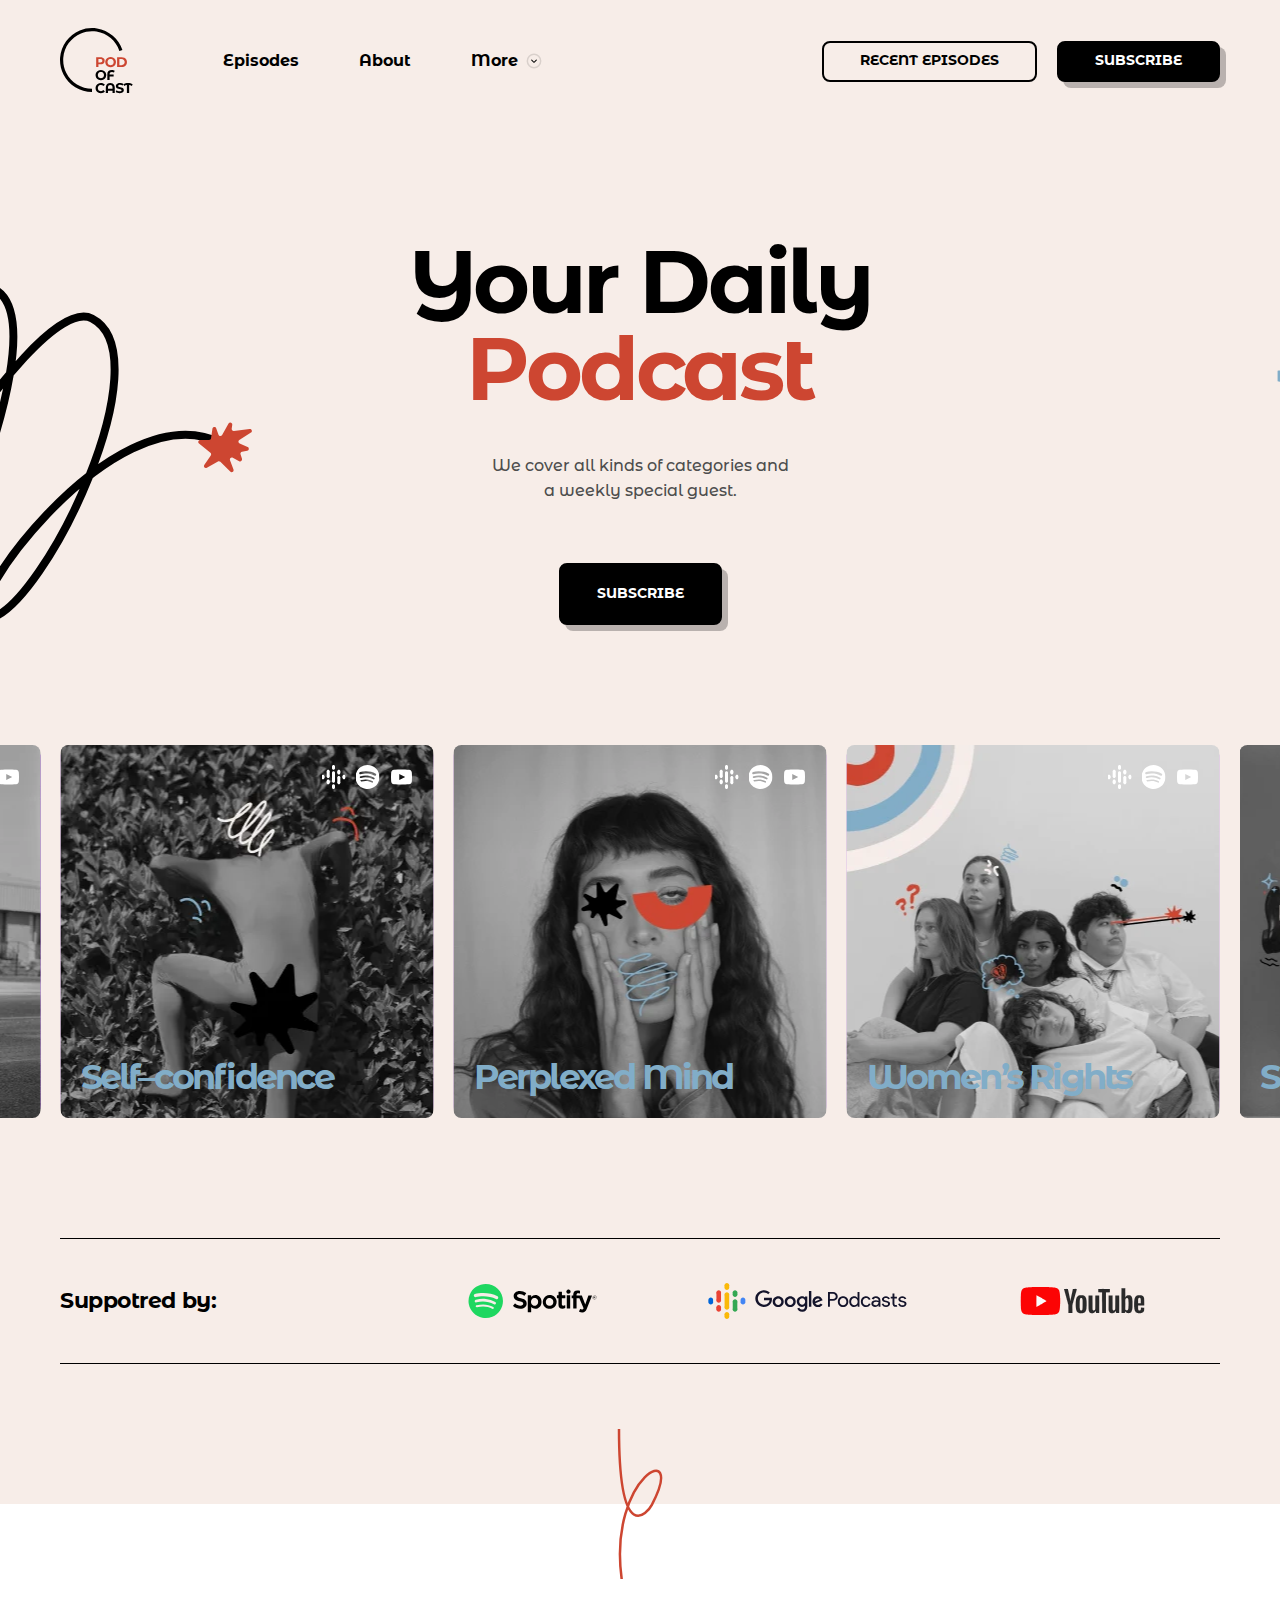
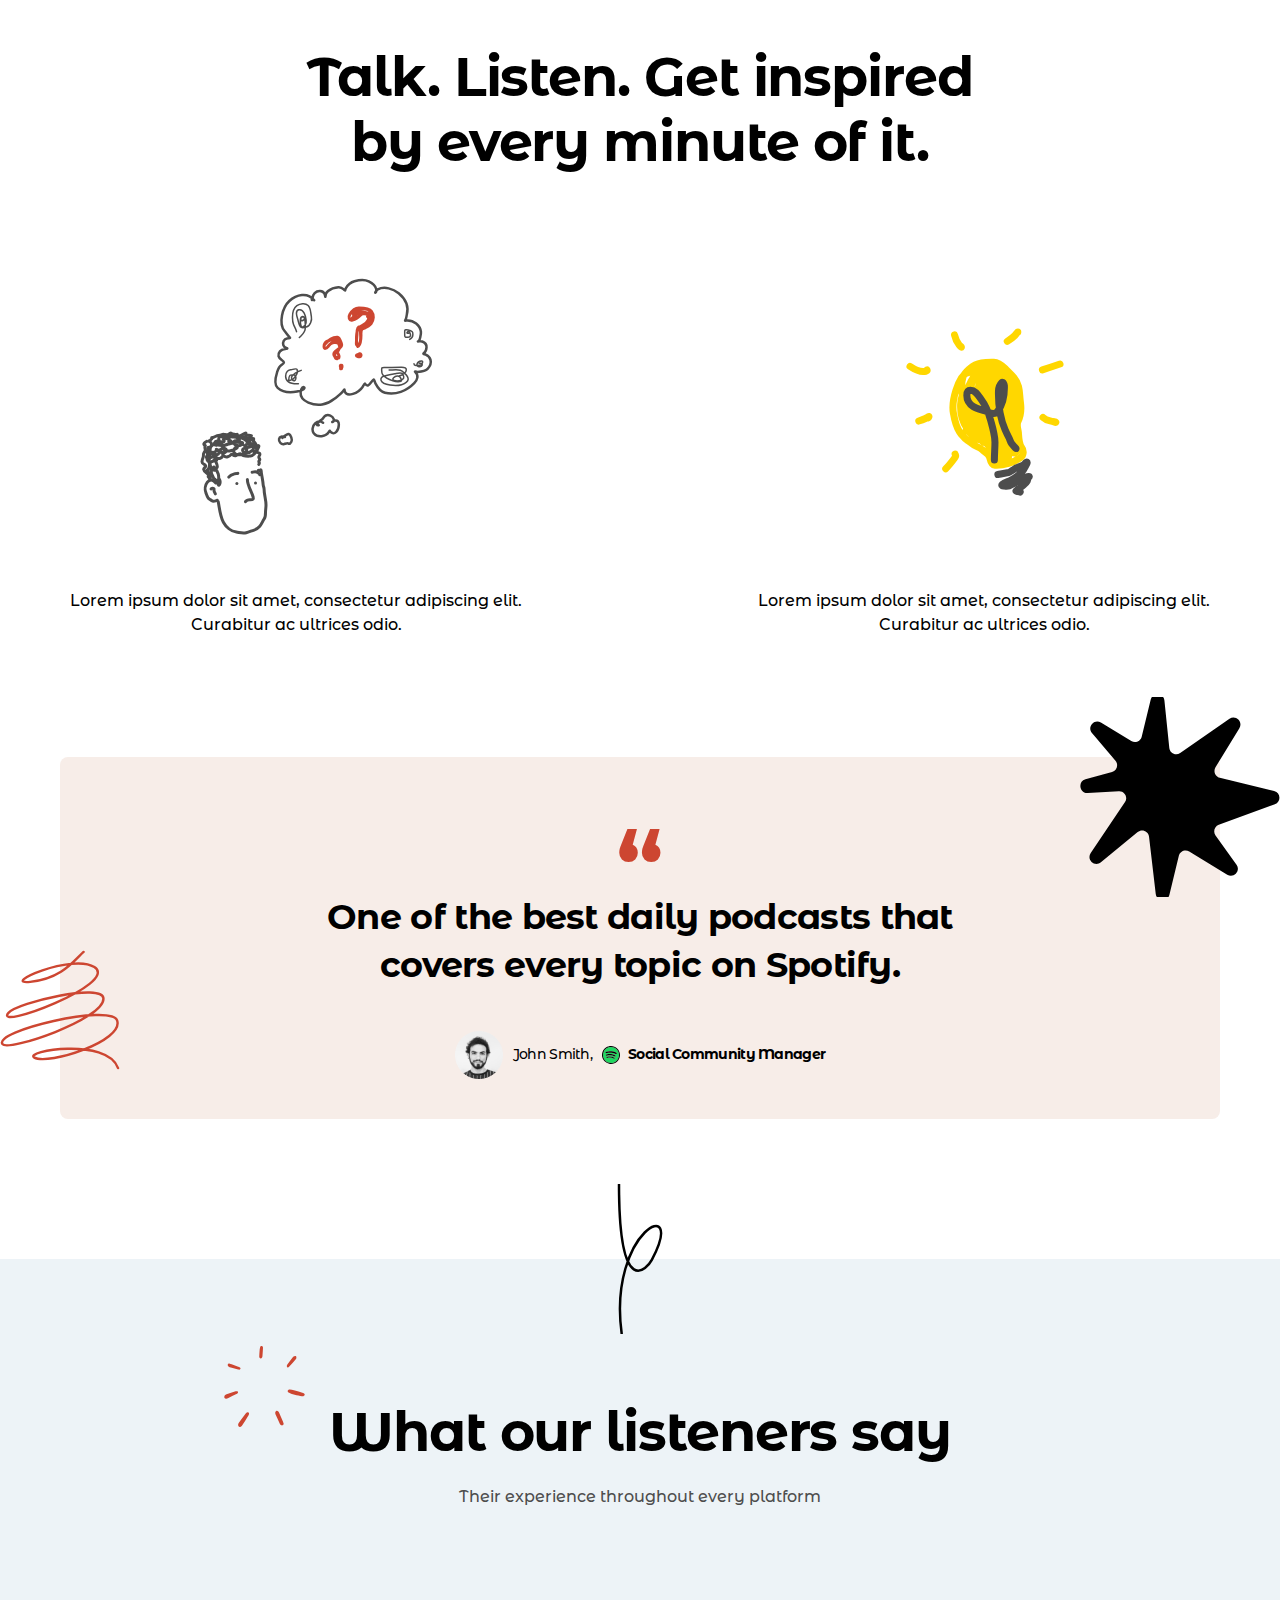
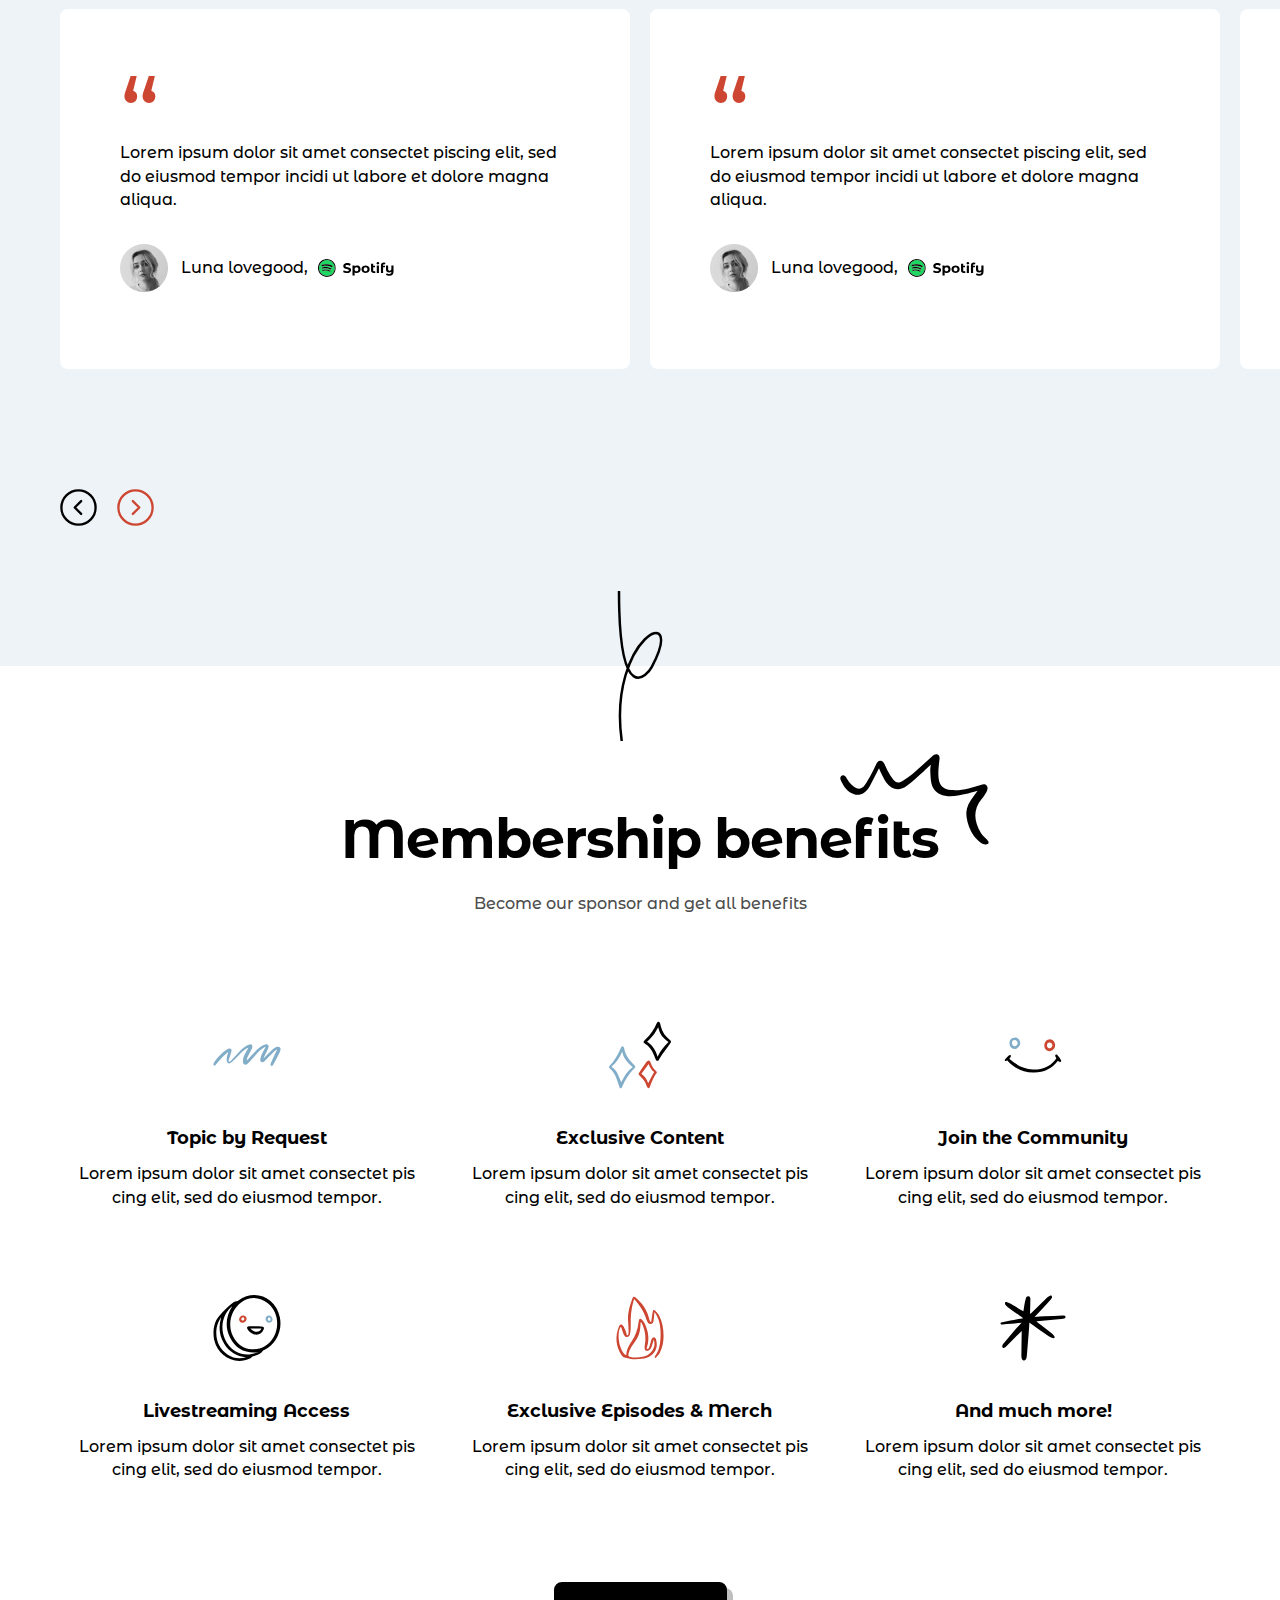
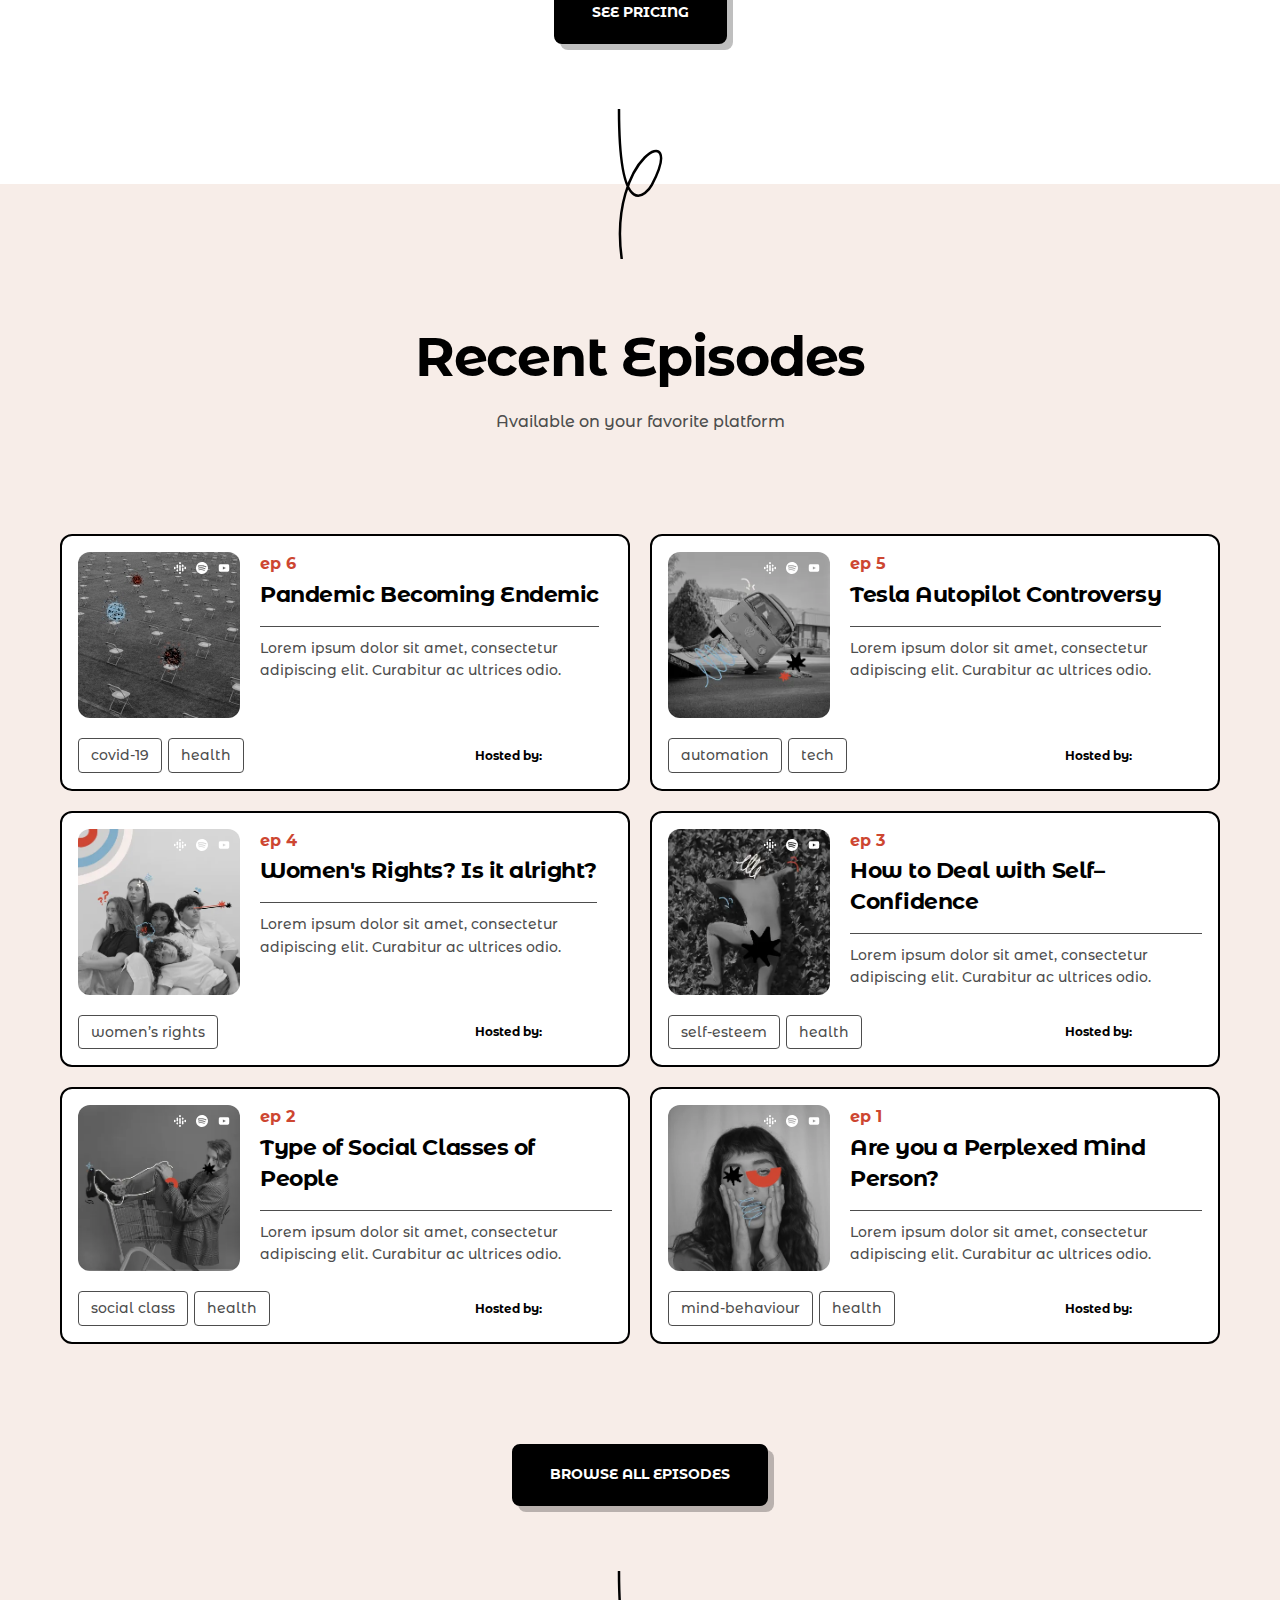
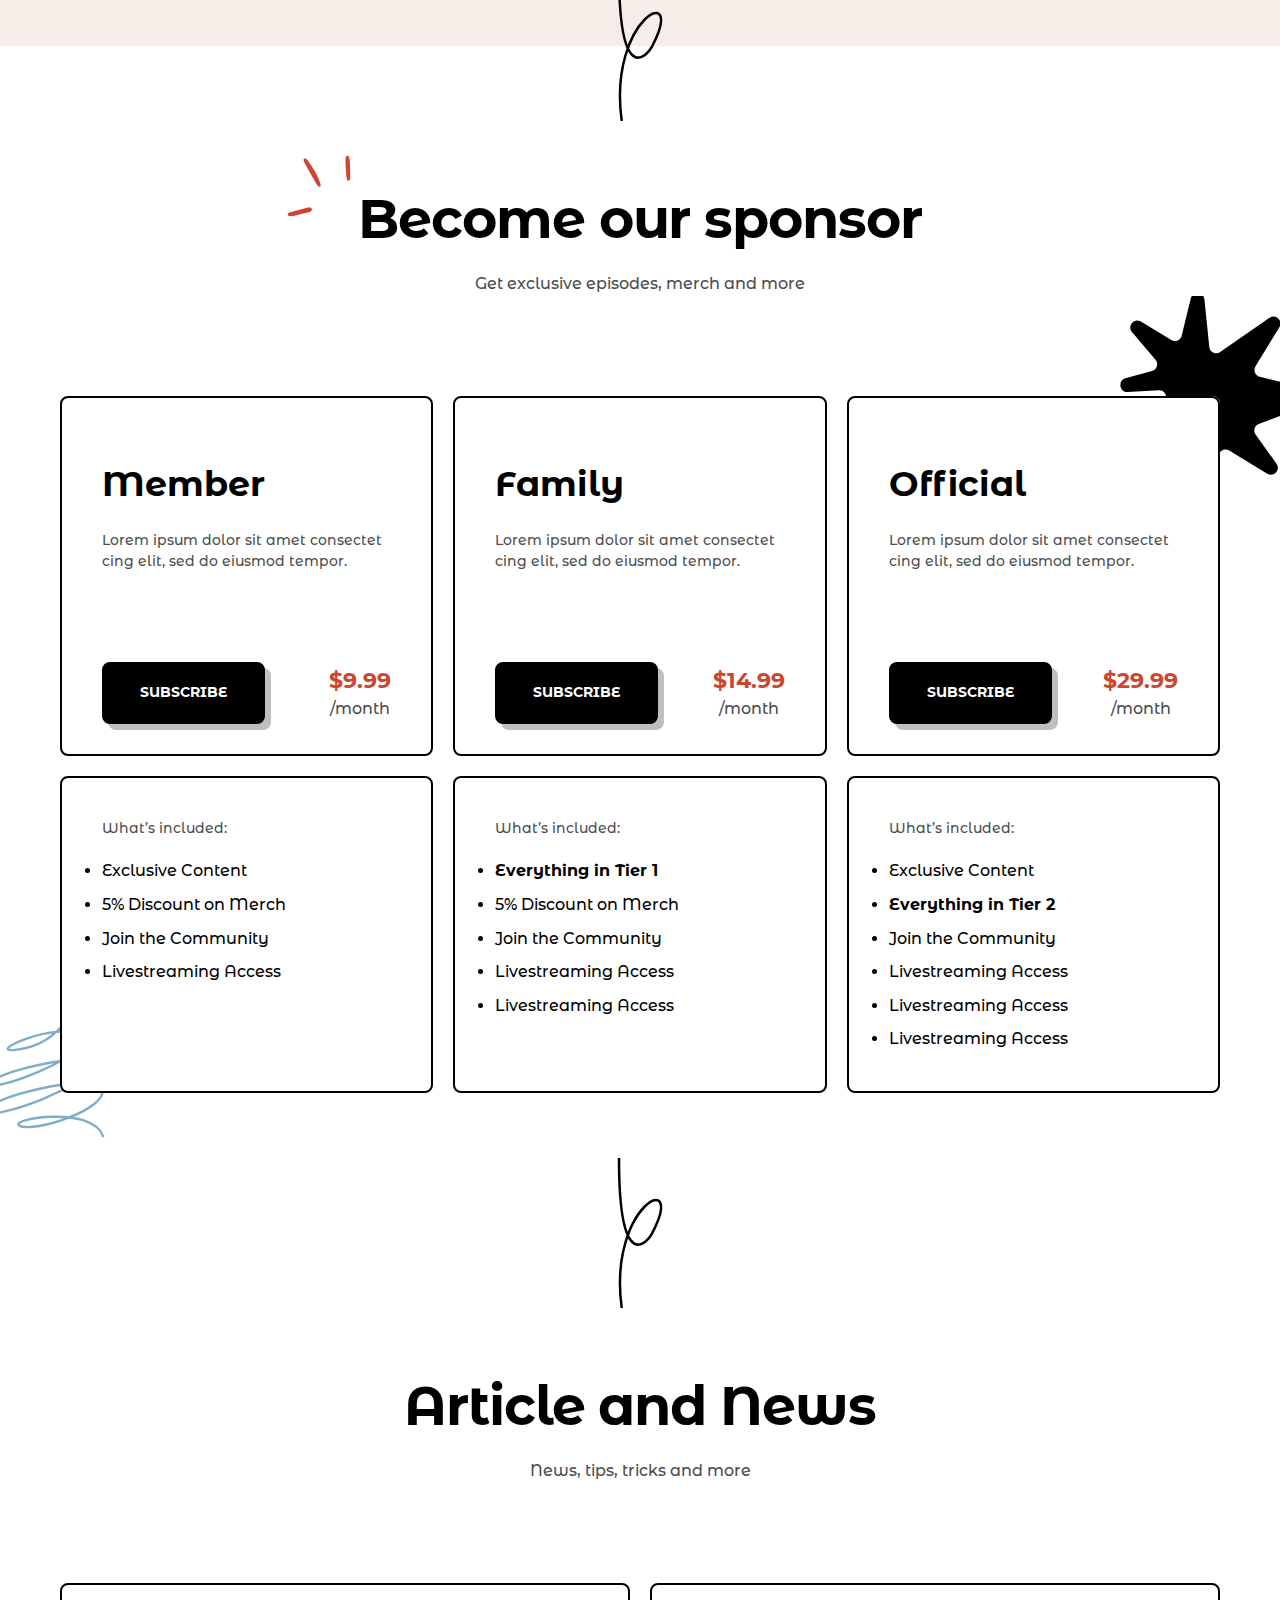
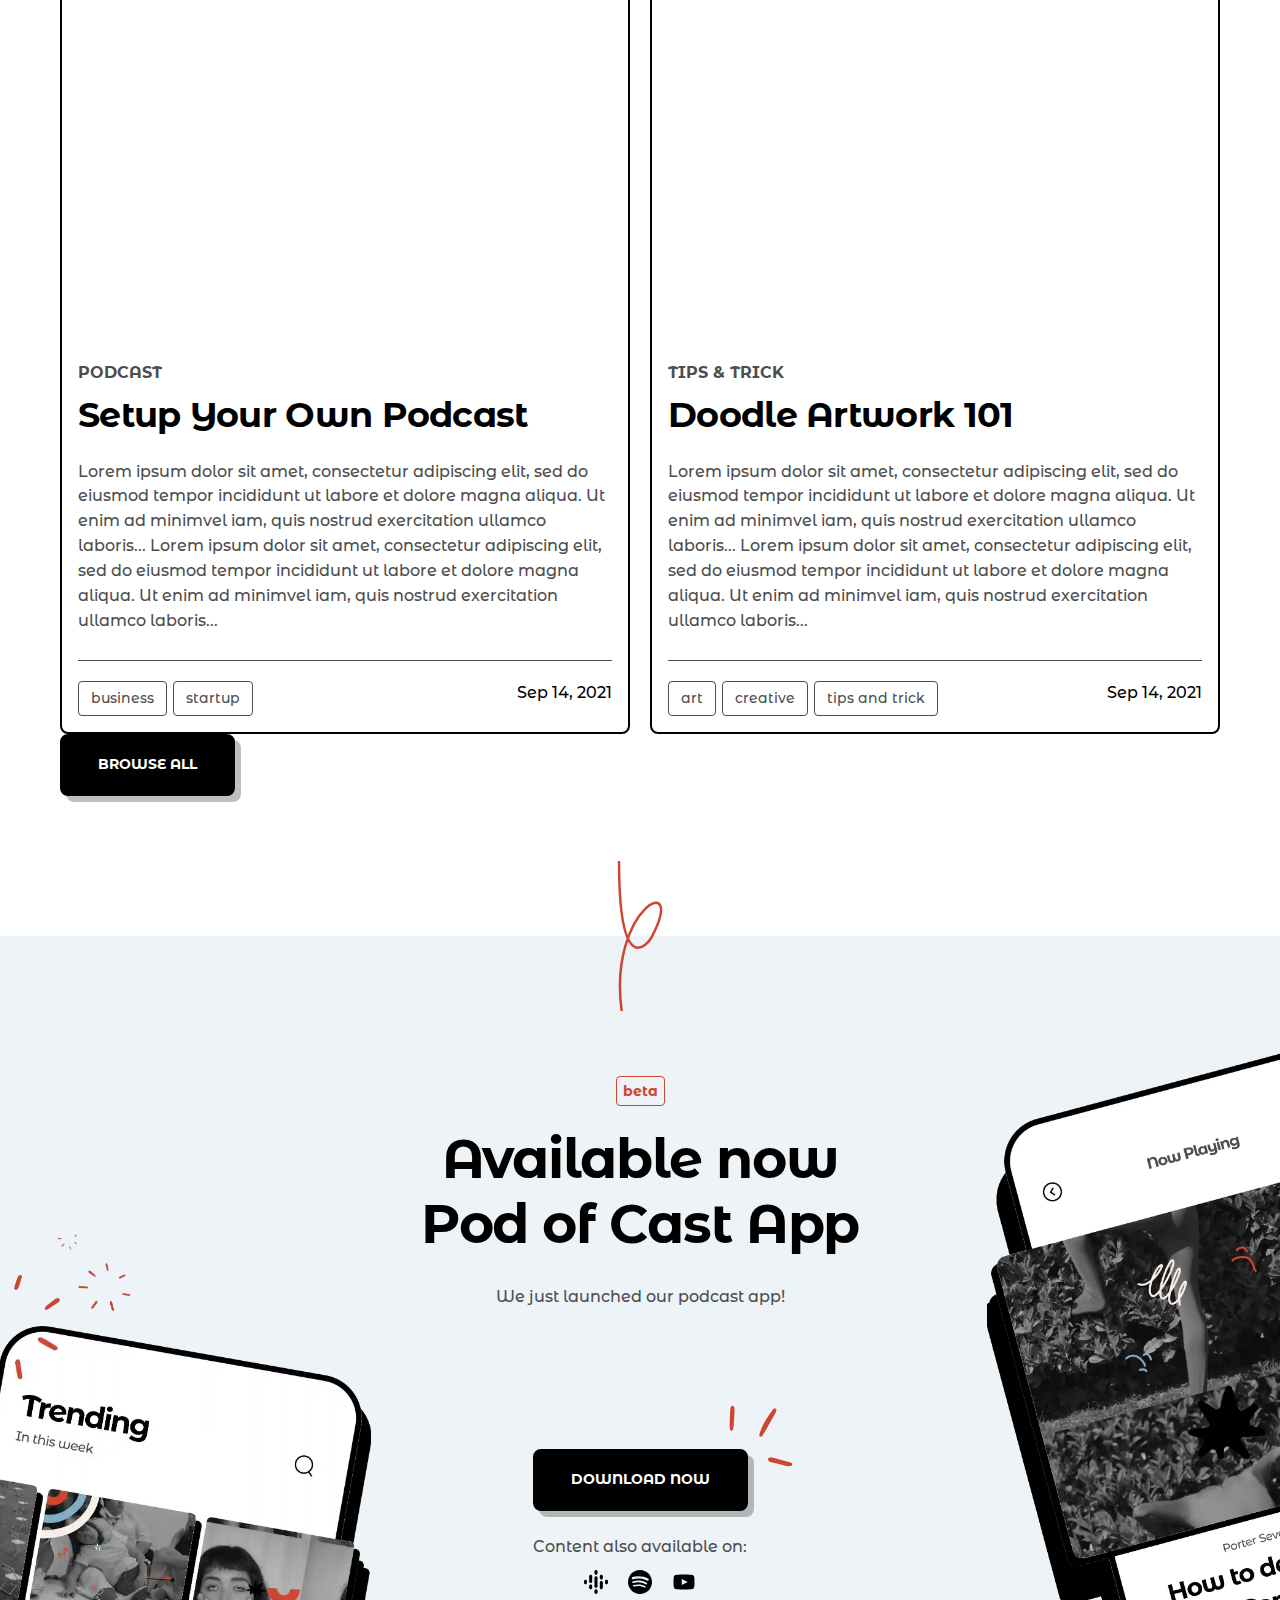
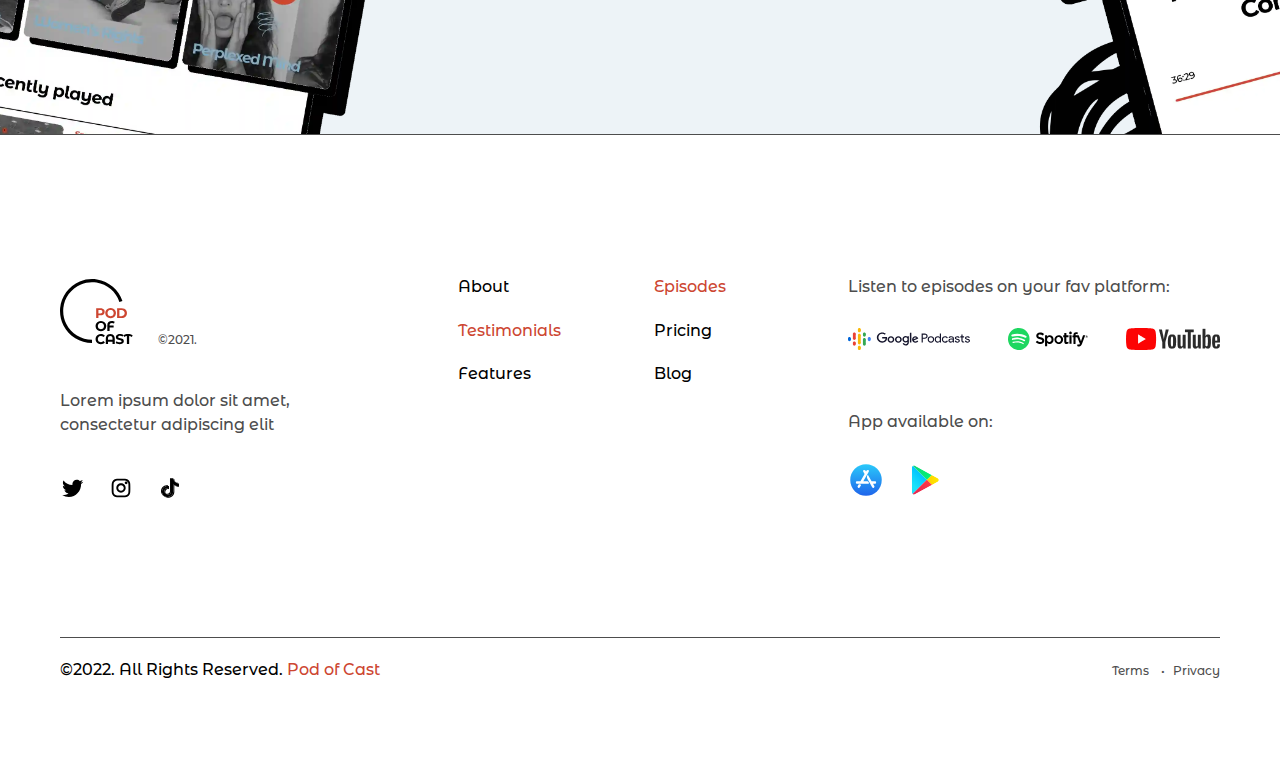
==== commit 81fa4f7d: "some fix" ====
--- a/index.html
+++ b/index.html
@@ -566,11 +566,12 @@
 				</div>
 			</div>
 		</section>
+
 		<section class="news section scribble-decor-orange">
 			<div class="news__container container">
 				<h2 class="news__title section-title">Article and News</h2>
 				<p class="news__description section-description">News, tips, tricks and more</p>
-
+			<div class="news__grid">
 				<article class="article-card">
 					<img class="article-card__image" src="../img/news/photo-1.jpg" alt="photo" width="538" height="320" loading="lazy">
 					<p class="article-card__about">PODCAST</p>
@@ -608,9 +609,11 @@
 						<time class="article-card__date" datetime="2021-09-14">Sep 14, 2021</time>
 					</div>
 				</article>
-
+			</div>
+			<a class="news__link button" href="">BROWSE ALL</a>
 			</div>
 		</section>
+
 		<section class="download section">
 			<div class="download__container container">
 				<p class="download__app-status">beta</p>
--- a/css/main.css
+++ b/css/main.css
@@ -2284,7 +2284,7 @@
     height: 99px;
   }
 }
-.episodes__title-latest {
+.latest-episode__title {
   margin-bottom: 100px;
 }
 
@@ -2292,12 +2292,18 @@
   background-color: var(--white-color);
 }
 
-.episodes__tabs {
+.latest-episode__tabs {
   display: flex;
   flex-direction: column;
 }
 
-.episodes__nav {
+.latest-episode__grid {
+  display: grid;
+  grid-template-columns: repeat(2, 1fr);
+  gap: 20px;
+}
+
+.latest-episode__nav {
   display: flex;
   justify-content: space-between;
   padding-bottom: 20px;
@@ -2307,11 +2313,11 @@
 }
 
 @media only screen and (max-width: 768px) {
-  .episodes__nav {
+  .latest-episode__nav {
     border-bottom: none;
   }
 }
-.episodes__button {
+.latest-episode__button {
   height: 52px;
   padding-inline: 16px;
   font-size: clamp(1.125rem, 1.0625rem + 0.3125vw, 1.4375rem);
@@ -2321,12 +2327,12 @@
   border: none;
 }
 
-.episodes__button._active {
+.latest-episode__button._active {
   font-weight: 700;
   color: var(--vermillion-color);
 }
 
-.episodes__grid:not(._active) {
+.latest-episode__grid:not(._active) {
   display: none;
 }
 
@@ -2468,6 +2474,82 @@
   }
 }
 
+.latest-posts__grid {
+  display: grid;
+  grid-template-columns: repeat(2, 1fr);
+  gap: 20px;
+  position: relative;
+}
+
+.latest-posts__grid::before,
+.latest-posts__grid::after {
+  content: "";
+  background-position: center center;
+  background-size: cover;
+  background-repeat: no-repeat;
+  position: absolute;
+  z-index: -1;
+}
+
+.latest-posts__grid::before {
+  width: 225px;
+  height: 200px;
+  background-image: url("./../img/news/star-decor.svg");
+  left: -90px;
+  top: -74px;
+}
+
+.latest-posts__grid::after {
+  width: 240px;
+  height: 240px;
+  background-image: url("./../img/news/Scribble-decor.svg");
+  bottom: -150px;
+  right: -130px;
+}
+
+@media only screen and (max-width: 1024px) {
+  .latest-posts__grid {
+    grid-template-columns: repeat(1, 1fr);
+  }
+}
+.latest-posts__tabs {
+  display: flex;
+  flex-direction: column;
+}
+
+.latest-posts__nav {
+  display: flex;
+  justify-content: space-between;
+  padding-bottom: 20px;
+  margin-bottom: 100px;
+  overflow: scroll;
+  border-bottom: 1.5px solid black;
+}
+
+@media only screen and (max-width: 768px) {
+  .latest-posts__nav {
+    border-bottom: none;
+  }
+}
+.latest-posts__button {
+  height: 52px;
+  padding-inline: 16px;
+  font-size: clamp(1.125rem, 1.0625rem + 0.3125vw, 1.4375rem);
+  color: var(--davysGrey-color);
+  cursor: pointer;
+  background: transparent;
+  border: none;
+}
+
+.latest-posts__button._active {
+  font-weight: 700;
+  color: var(--vermillion-color);
+}
+
+.latest-posts__grid:not(._active) {
+  display: none;
+}
+
 .episode-card {
   position: relative;
   padding: 16px;
@@ -2882,6 +2964,25 @@
   }
 }
 
+.news__grid {
+  display: grid;
+  grid-template-columns: 1fr 1fr;
+  gap: 20px;
+}
+
+@media only screen and (max-width: 1024px) {
+  .news__grid {
+    grid-template-columns: 1fr;
+  }
+}
+.news__link {
+  display: inline-flex;
+  align-items: center;
+  align-self: center;
+  justify-content: center;
+  text-decoration: none;
+}
+
 .message__wrapper {
   display: flex;
   justify-content: center;
@@ -2998,82 +3099,6 @@
   .message__form-button {
     margin-left: 0px;
   }
-}
-
-.news__grid {
-  display: grid;
-  grid-template-columns: repeat(2, 1fr);
-  gap: 20px;
-  position: relative;
-}
-
-.news__grid::before,
-.news__grid::after {
-  content: "";
-  background-position: center center;
-  background-size: cover;
-  background-repeat: no-repeat;
-  position: absolute;
-  z-index: -1;
-}
-
-.news__grid::before {
-  width: 225px;
-  height: 200px;
-  background-image: url("./../img/news/star-decor.svg");
-  left: -90px;
-  top: -74px;
-}
-
-.news__grid::after {
-  width: 240px;
-  height: 240px;
-  background-image: url("./../img/news/Scribble-decor.svg");
-  bottom: -150px;
-  right: -130px;
-}
-
-@media only screen and (max-width: 1024px) {
-  .news__grid {
-    grid-template-columns: repeat(1, 1fr);
-  }
-}
-.news__tabs {
-  display: flex;
-  flex-direction: column;
-}
-
-.news__nav {
-  display: flex;
-  justify-content: space-between;
-  padding-bottom: 20px;
-  margin-bottom: 100px;
-  overflow: scroll;
-  border-bottom: 1.5px solid black;
-}
-
-@media only screen and (max-width: 768px) {
-  .news__nav {
-    border-bottom: none;
-  }
-}
-.news__button {
-  height: 52px;
-  padding-inline: 16px;
-  font-size: clamp(1.125rem, 1.0625rem + 0.3125vw, 1.4375rem);
-  color: var(--davysGrey-color);
-  cursor: pointer;
-  background: transparent;
-  border: none;
-}
-
-.news__button._active {
-  font-weight: 700;
-  color: var(--vermillion-color);
-}
-
-.news__grid:not(._active) {
-  display: none;
 }
 
 .price__title {
@@ -3253,7 +3278,7 @@
   width: 74px;
   height: 74px;
   content: "";
-  background-image: url("/img/sponsors/sparkle-decor.svg");
+  background-image: url("./../img/sponsors/sparkle-decor.svg");
   background-repeat: no-repeat;
   background-position: center center;
   background-size: cover;
@@ -3322,7 +3347,7 @@
 
 @media only screen and (max-width: 1023px) {
   .sponsors-slider {
-    margin-left: 0px;
+    margin-left: 0;
   }
   .sponsors-slider__slide {
     display: flex;
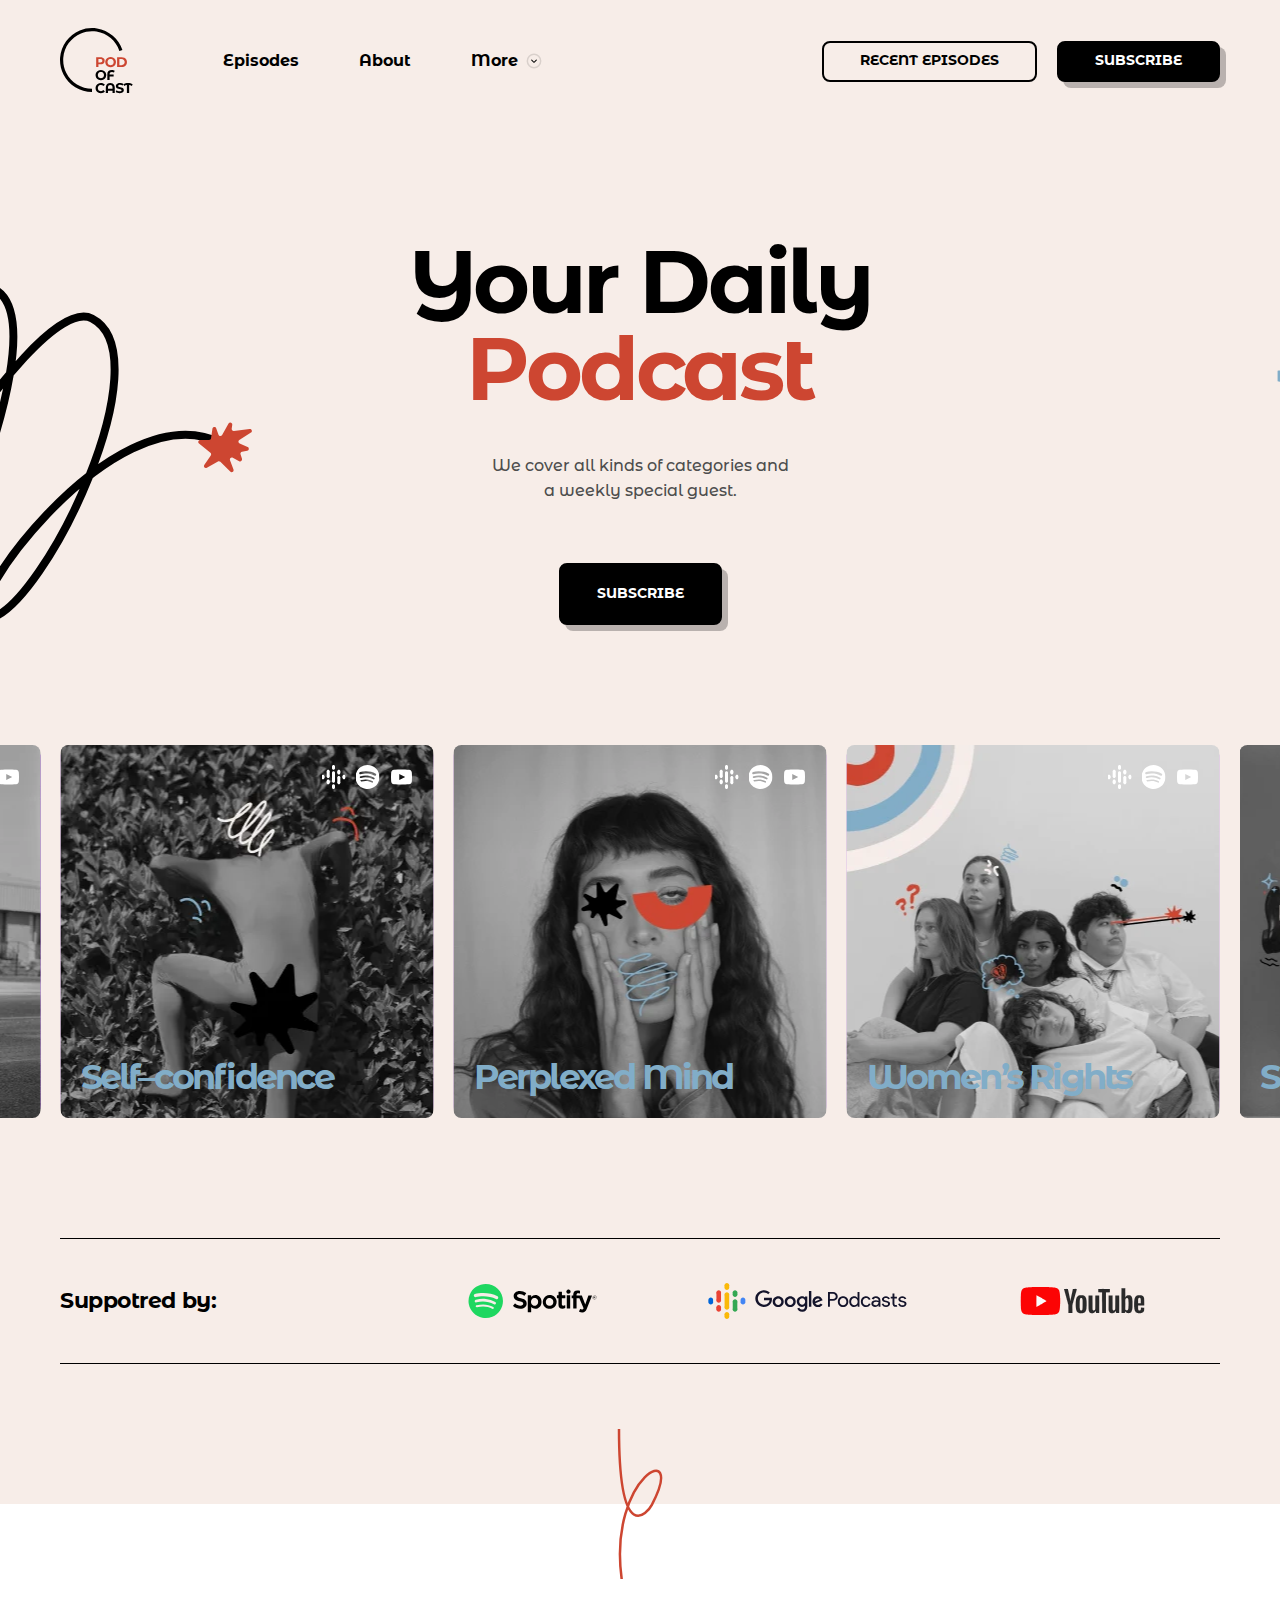
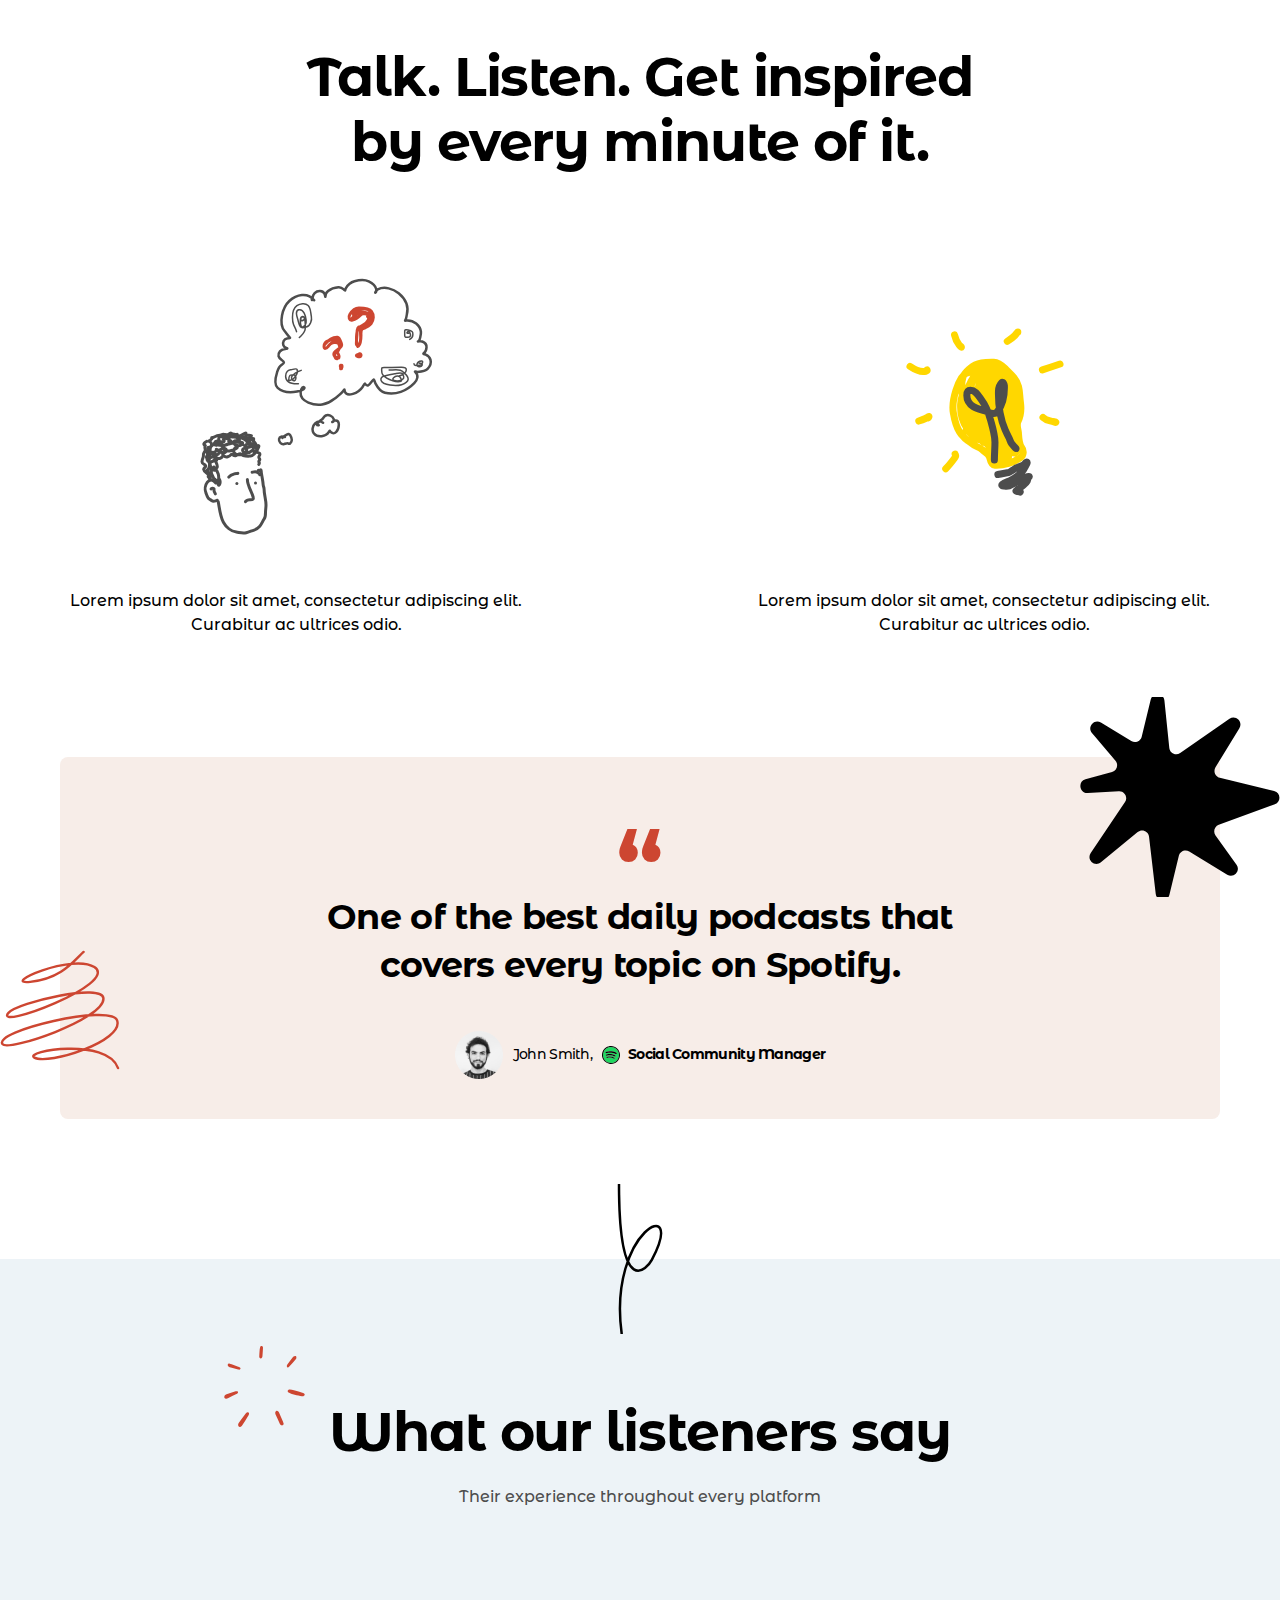
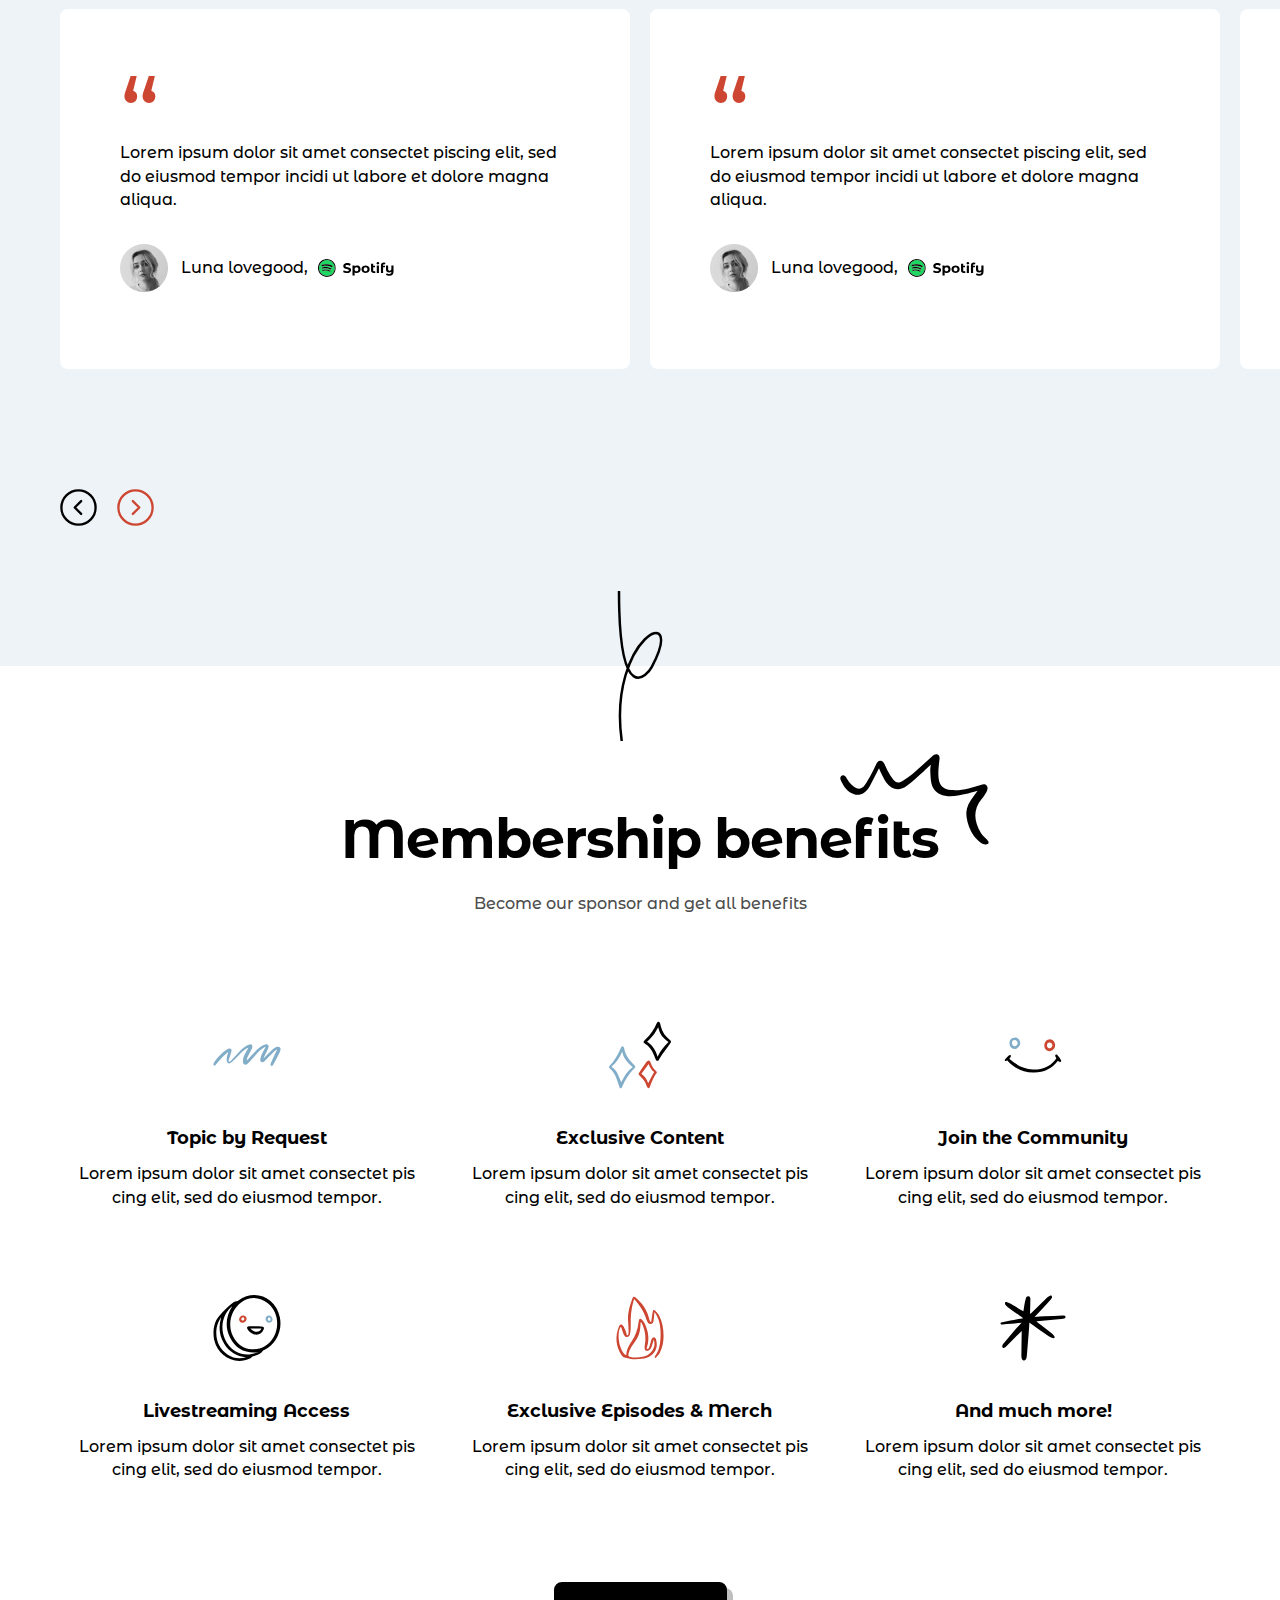
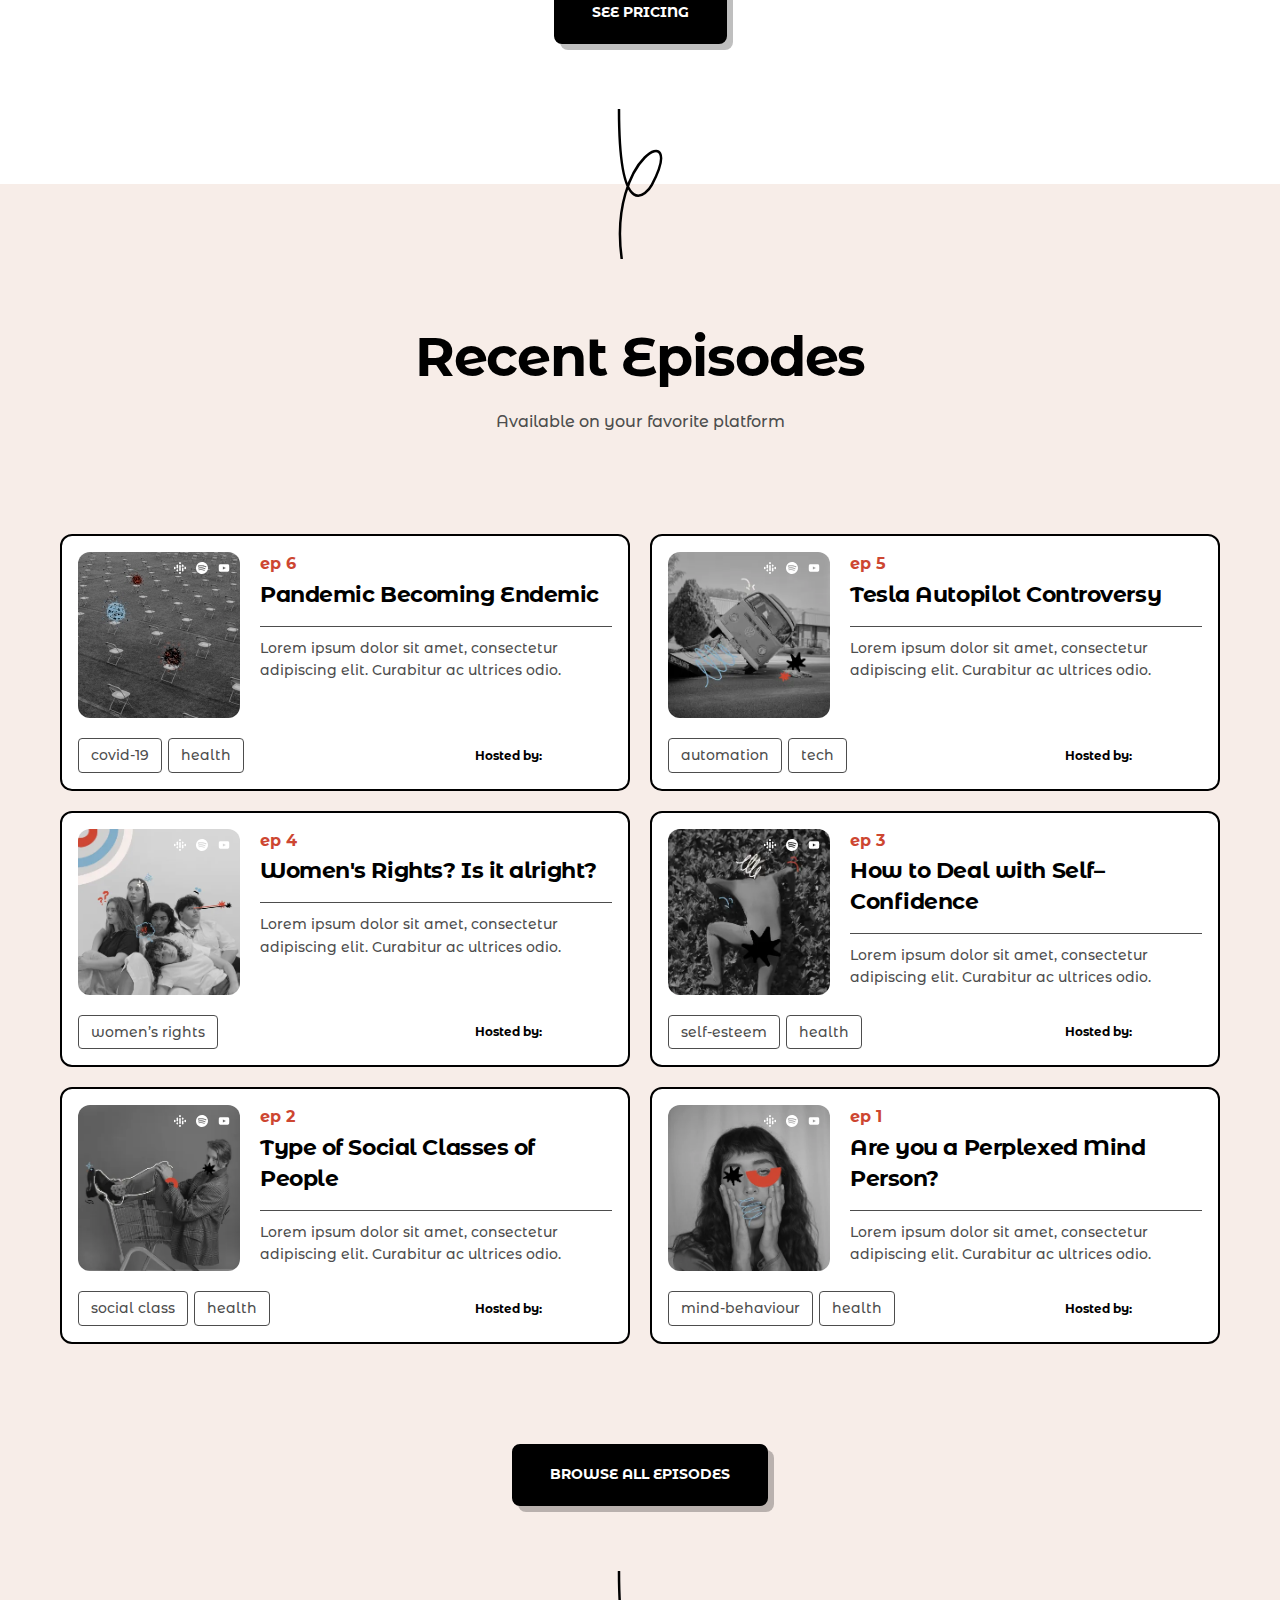
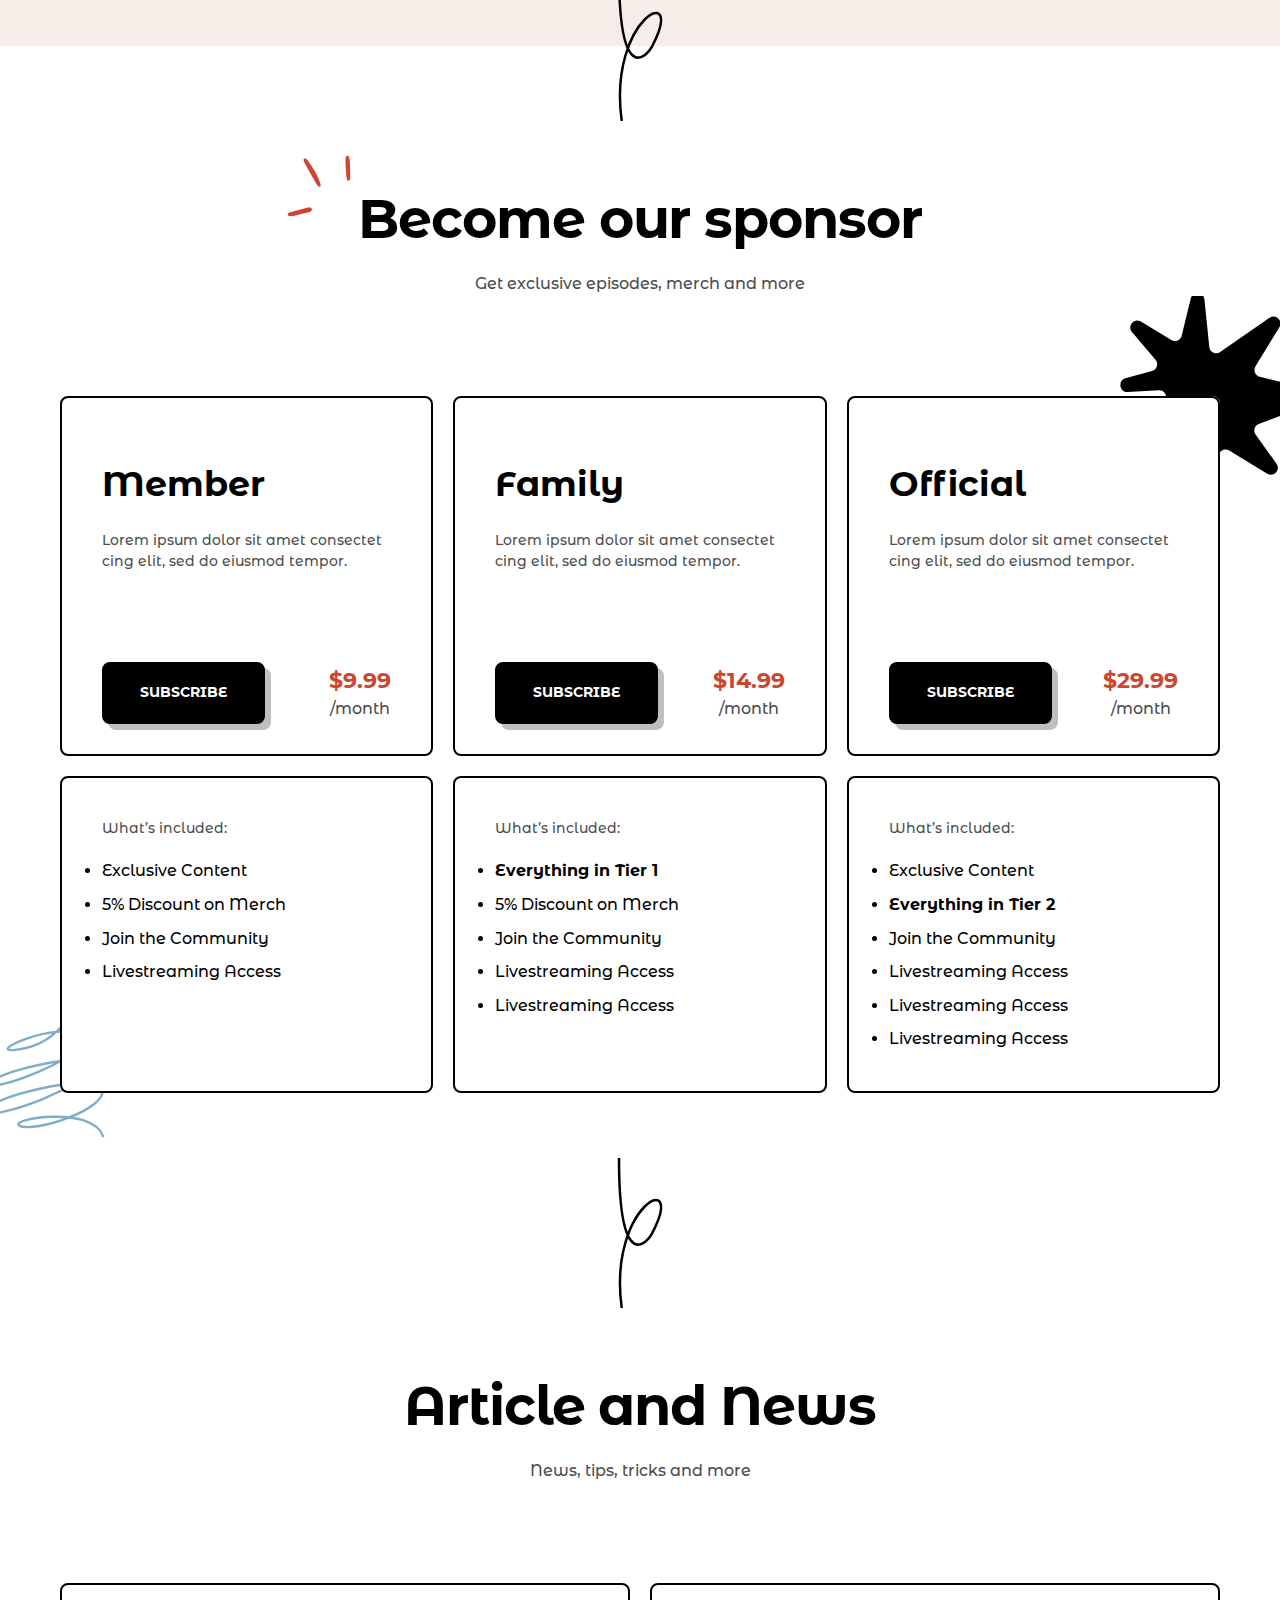
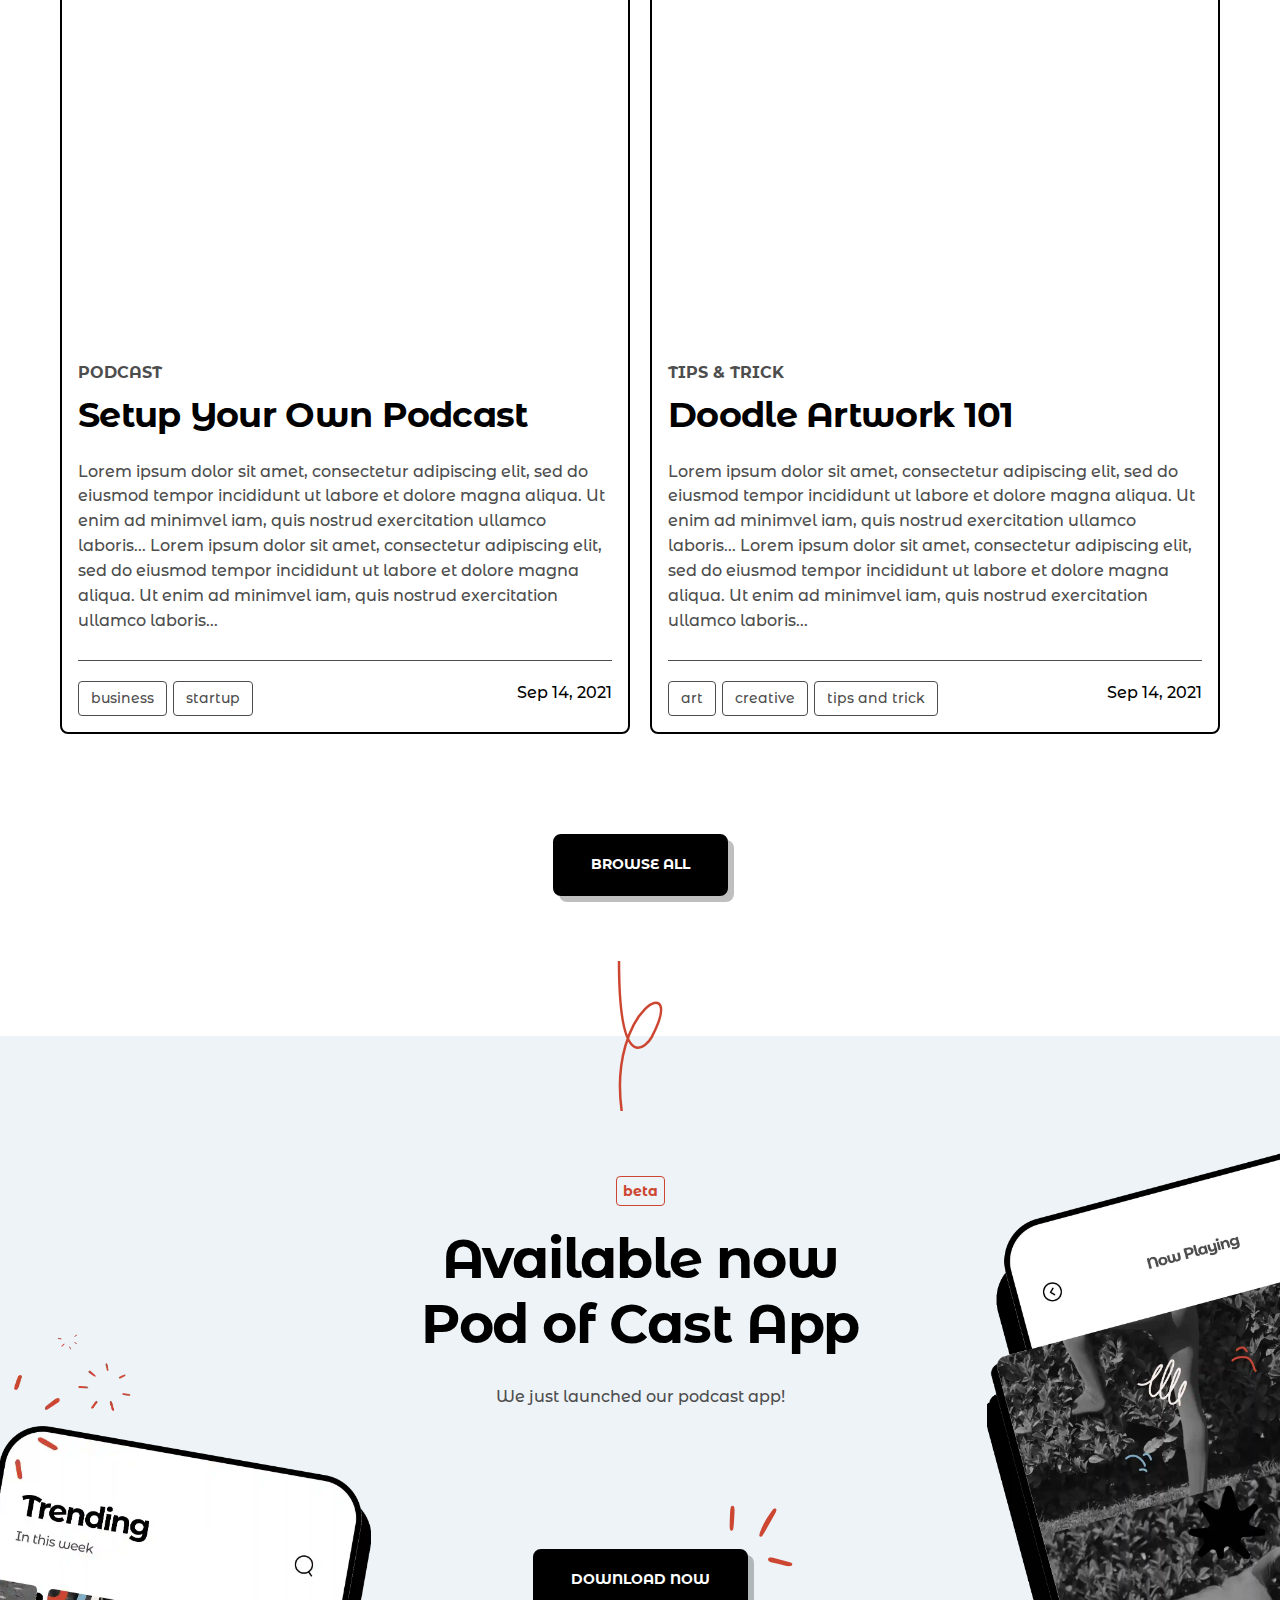
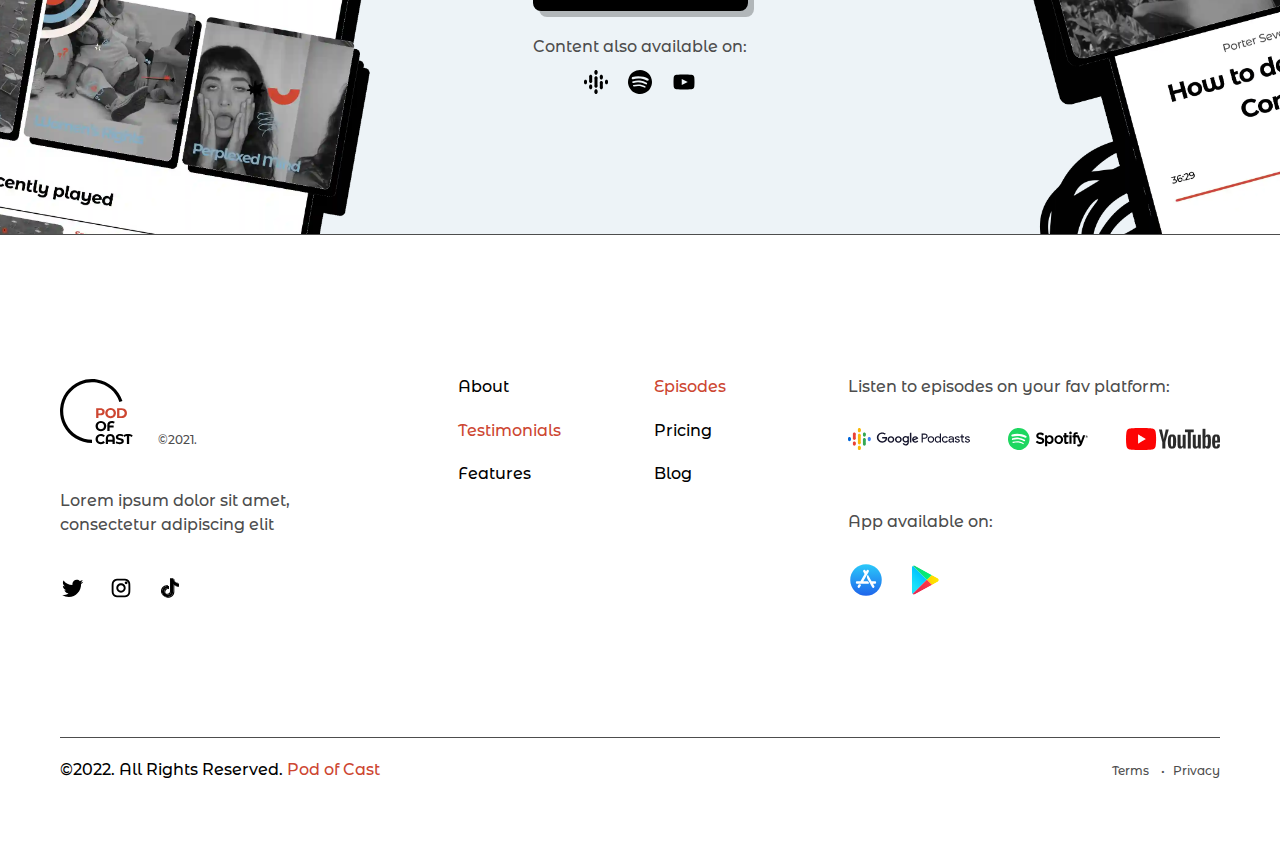
==== commit d73c8873: "fix paths for images" ====
--- a/index.html
+++ b/index.html
@@ -573,7 +573,7 @@
 				<p class="news__description section-description">News, tips, tricks and more</p>
 			<div class="news__grid">
 				<article class="article-card">
-					<img class="article-card__image" src="../img/news/photo-1.jpg" alt="photo" width="538" height="320" loading="lazy">
+					<img class="article-card__image" src="./img/news/photo-1.jpg" alt="photo" width="538" height="320" loading="lazy">
 					<p class="article-card__about">PODCAST</p>
 					<h3 class="article-card__title card-title-large">
 						<a class="article-card__link" href="">Setup Your Own Podcast</a>
@@ -591,7 +591,7 @@
 					</div>
 				</article>
 				<article class="article-card">
-					<img class="article-card__image" src="../img/news/photo-2.jpg" alt="photo" width="538" height="320" loading="lazy">
+					<img class="article-card__image" src="./img/news/photo-2.jpg" alt="photo" width="538" height="320" loading="lazy">
 					<p class="article-card__about">TIPS & TRICK</p>
 					<h3 class="article-card__title card-title-large">
 						<a class="article-card__link" href="">Doodle Artwork 101</a>
--- a/css/main.css
+++ b/css/main.css
@@ -2313,6 +2313,9 @@
 }
 
 @media only screen and (max-width: 768px) {
+  .latest-episode__grid {
+    grid-template-columns: 1fr;
+  }
   .latest-episode__nav {
     border-bottom: none;
   }
@@ -2558,6 +2561,9 @@
   border-radius: 12px;
   transition: all 0.2s ease;
   z-index: 0;
+  display: flex;
+  flex-direction: column;
+  justify-content: space-between;
 }
 
 .episode-card:hover {
@@ -2645,6 +2651,7 @@
   font-weight: 700;
   line-height: 140%;
   letter-spacing: -0.02em;
+  border-bottom: 0.5px solid var(--davysGrey-color);
 }
 
 .episode-card__link {
@@ -2652,7 +2659,6 @@
   padding-bottom: 15px;
   color: inherit;
   text-decoration: none;
-  border-bottom: 0.5px solid var(--davysGrey-color);
 }
 
 .episode-card__description {
@@ -2684,8 +2690,14 @@
 }
 
 @media only screen and (max-width: 1200px) {
+  .episode-card__content {
+    max-width: 100%;
+  }
   .episode-card__top {
     flex-direction: column;
+  }
+  .episode-card__cover {
+    margin-inline: auto;
   }
 }
 @media only screen and (max-width: 1023px) {
@@ -2698,9 +2710,6 @@
   }
 }
 @media only screen and (max-width: 768px) {
-  .episode-card__top {
-    align-items: center;
-  }
   .episode-card__content {
     max-width: 100%;
   }
@@ -2964,10 +2973,16 @@
   }
 }
 
+.news__container {
+  display: flex;
+  flex-direction: column;
+}
+
 .news__grid {
   display: grid;
   grid-template-columns: 1fr 1fr;
   gap: 20px;
+  margin-bottom: 100px;
 }
 
 @media only screen and (max-width: 1024px) {
@@ -3154,16 +3169,6 @@
   z-index: -1;
 }
 
-@media only screen and (max-width: 1100px) {
-  .price__grid {
-    grid-template-columns: repeat(2, 1fr);
-  }
-}
-@media only screen and (max-width: 767px) {
-  .price__grid {
-    grid-template-columns: repeat(1, 1fr);
-  }
-}
 .price__card {
   display: flex;
   flex-direction: column;
@@ -3243,6 +3248,19 @@
   font-weight: 700;
 }
 
+@media only screen and (max-width: 1100px) {
+  .price__grid {
+    grid-template-columns: repeat(2, 1fr);
+  }
+}
+@media only screen and (max-width: 767px) {
+  .price__card-top {
+    padding: 20px;
+  }
+  .price__grid {
+    grid-template-columns: repeat(1, 1fr);
+  }
+}
 .related-articles {
   background-color: var(--champagne-color);
 }
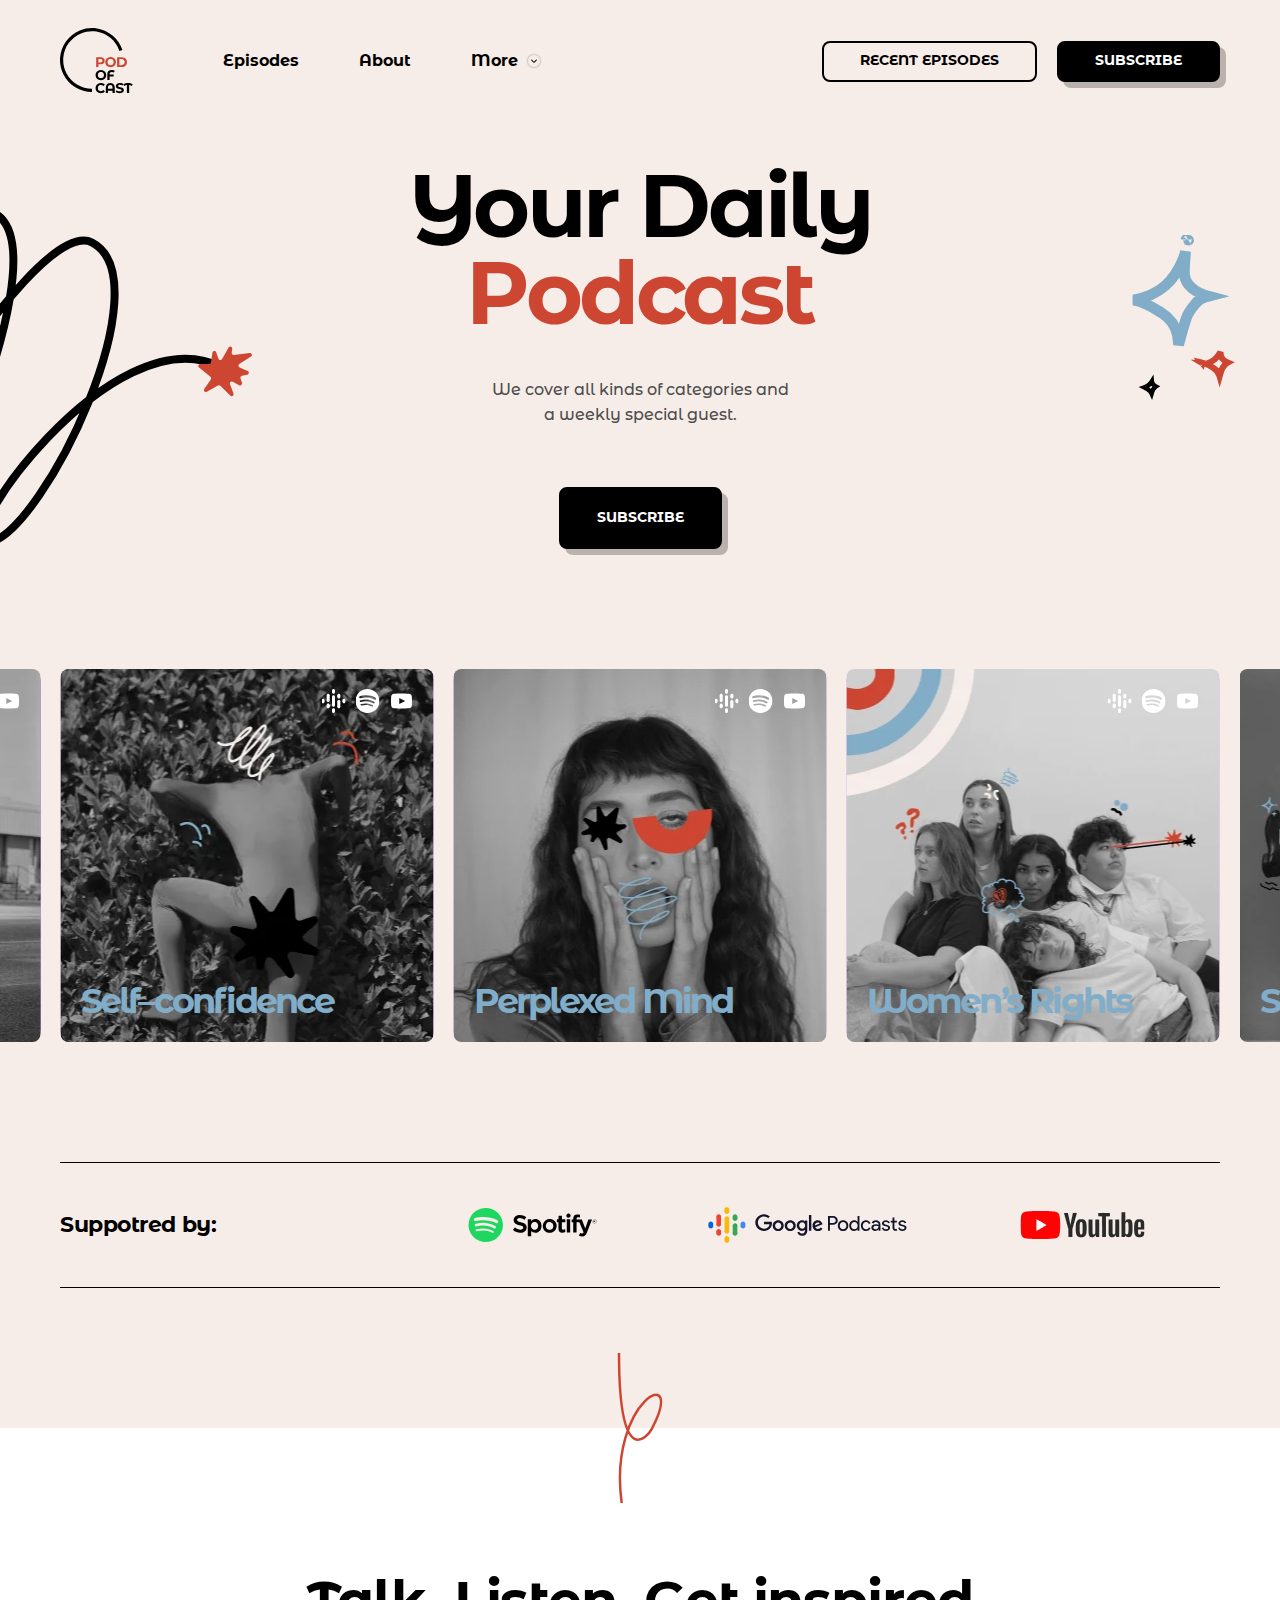
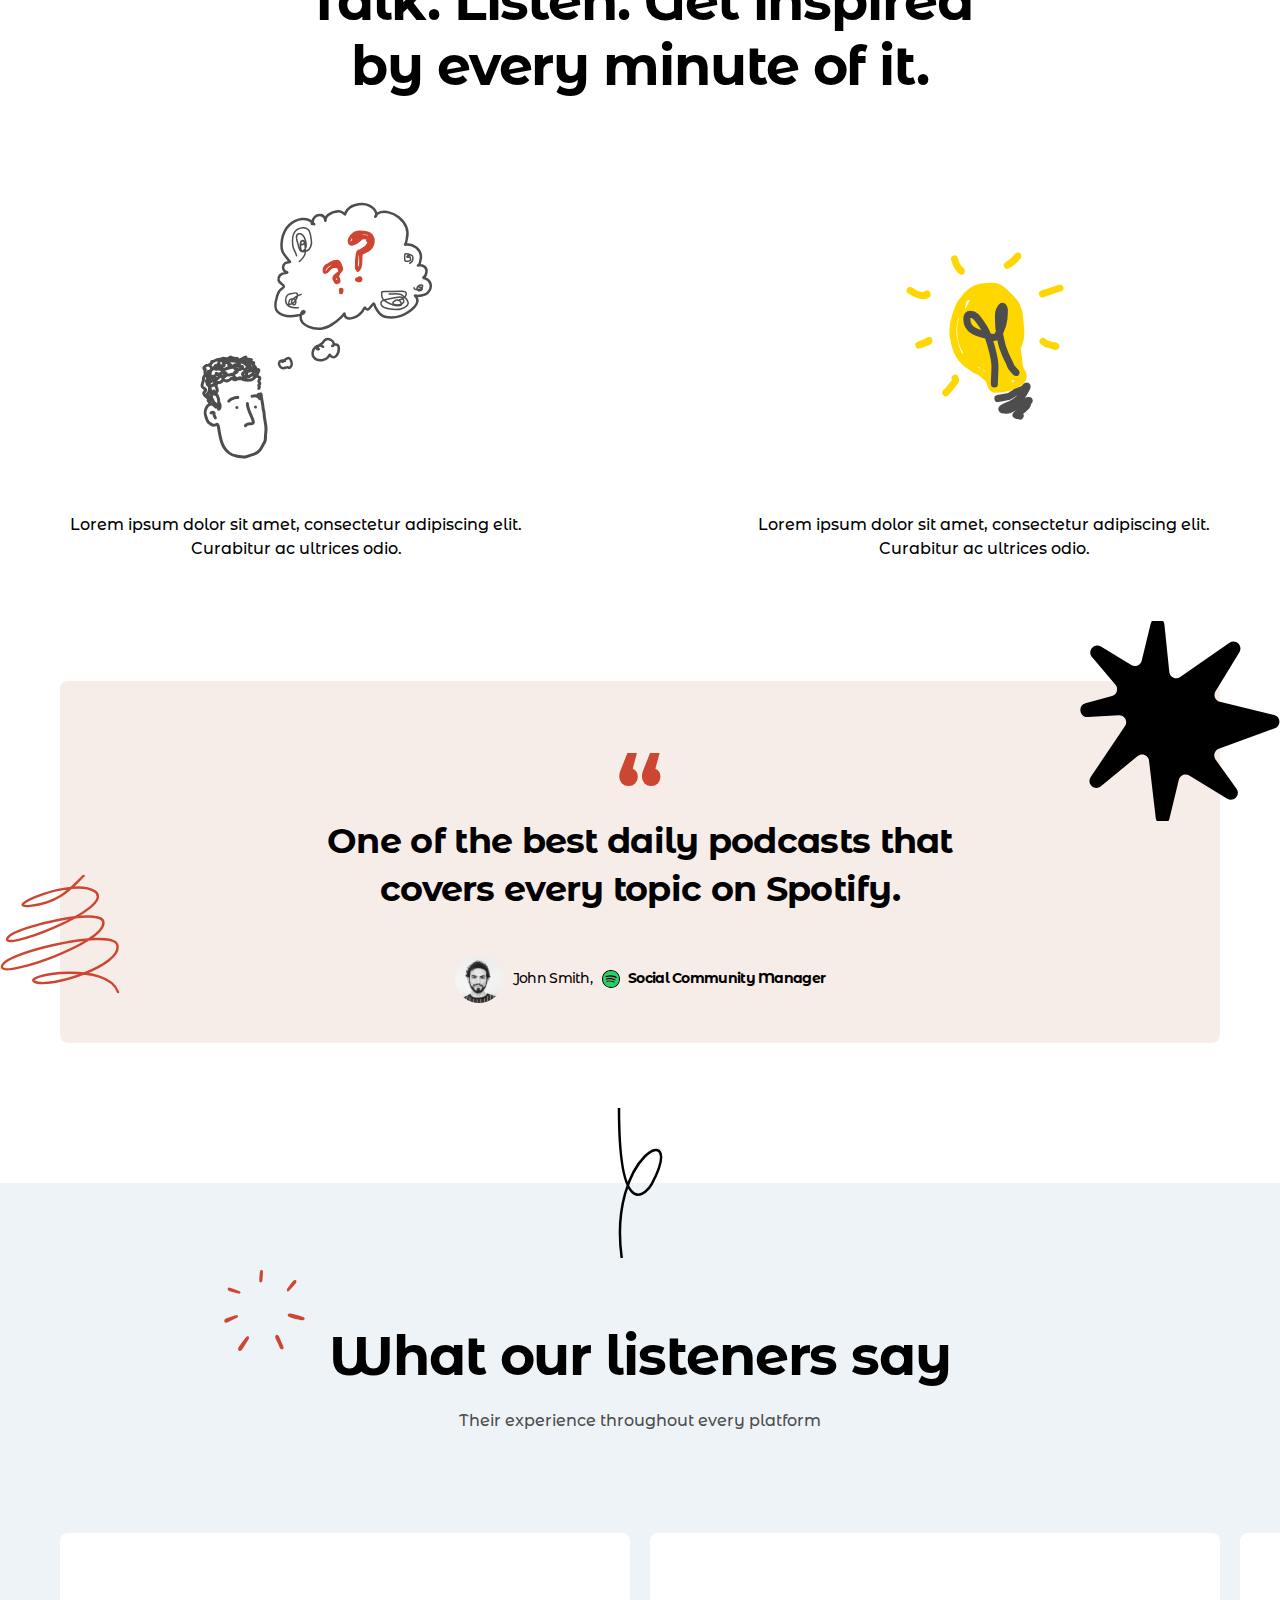
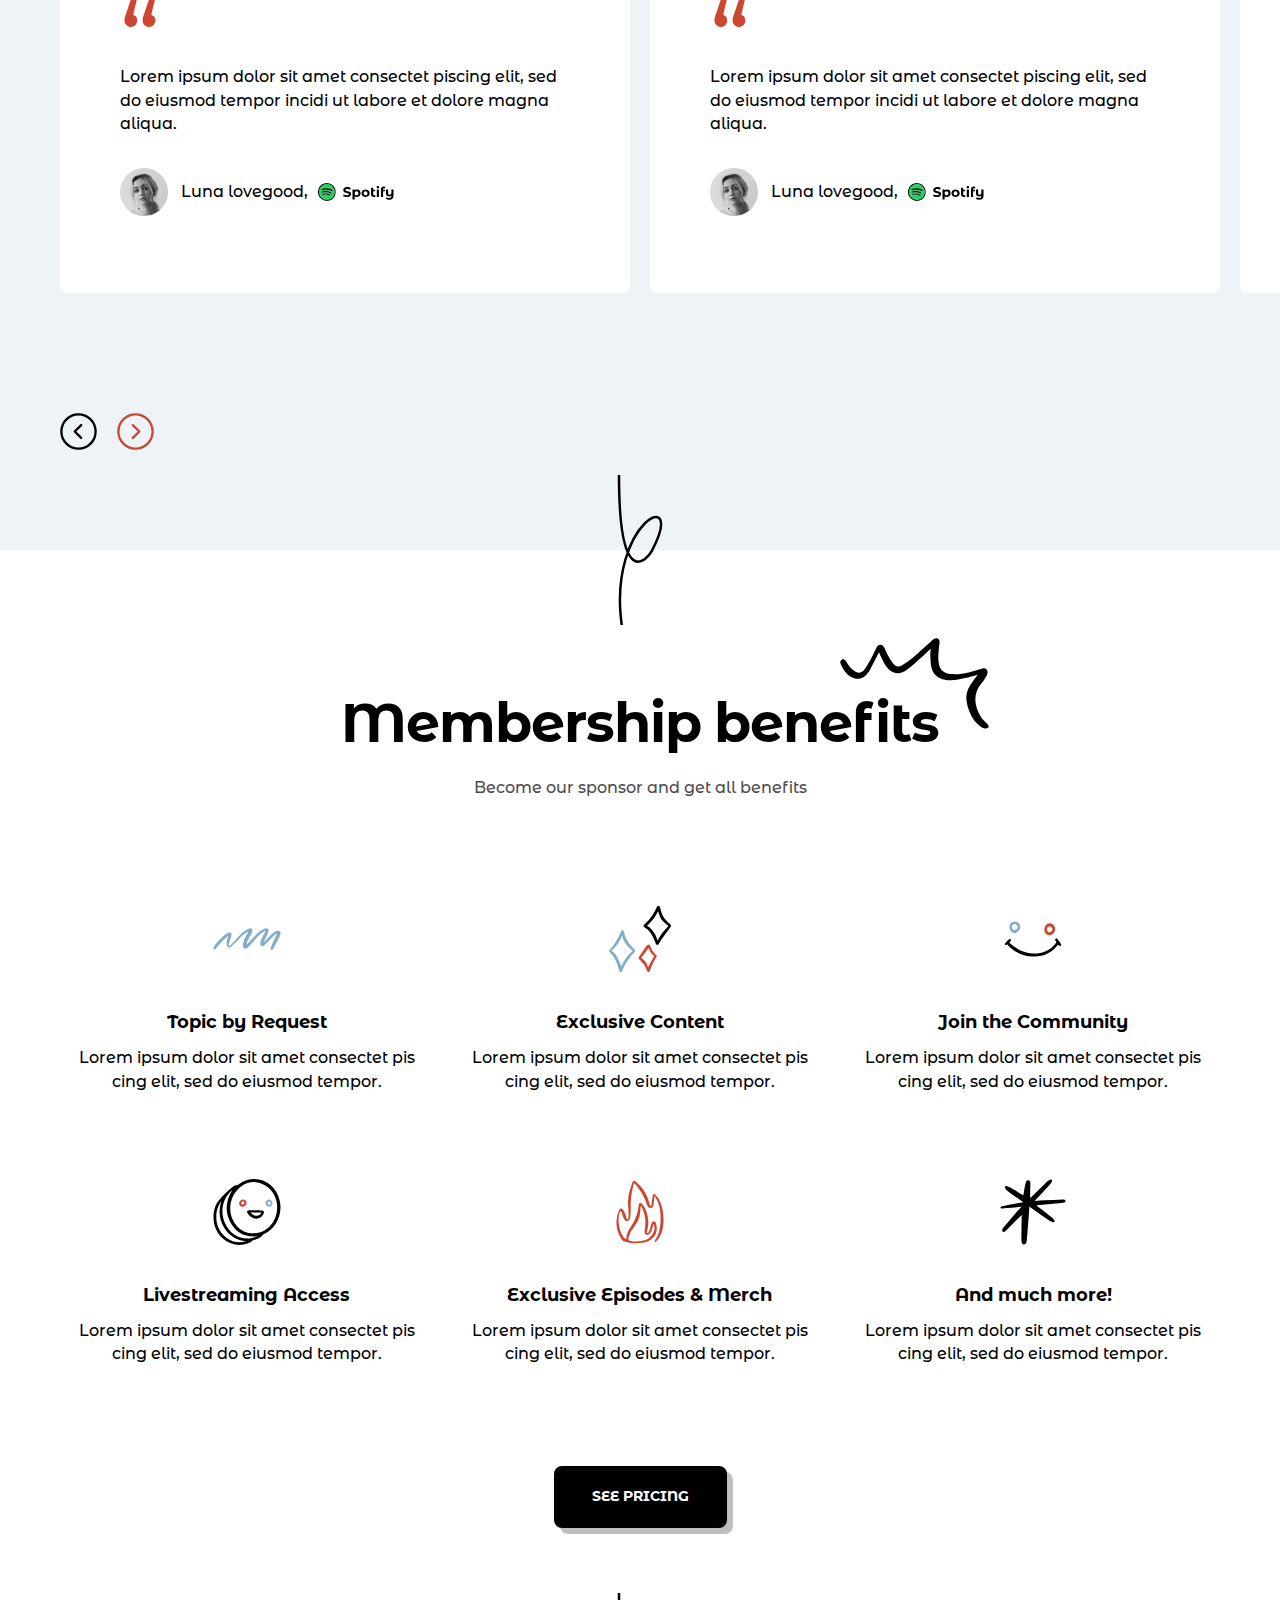
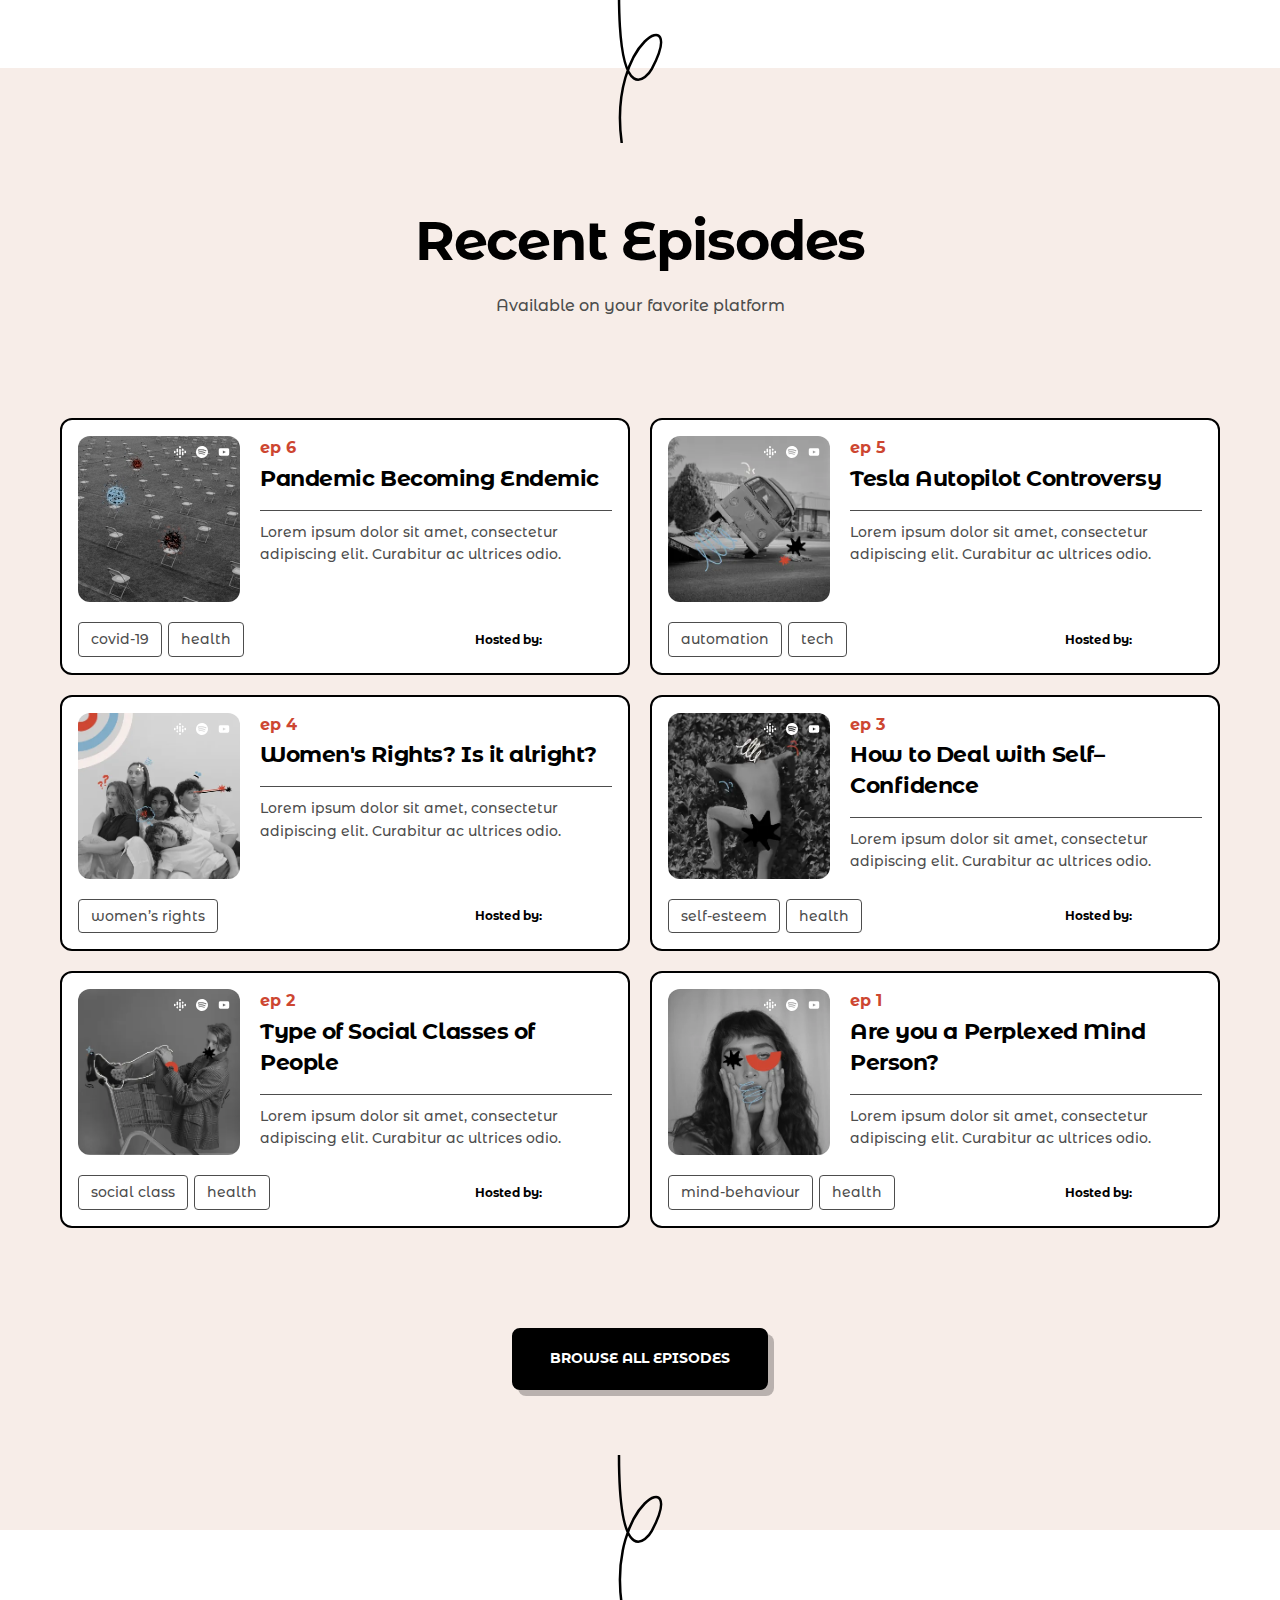
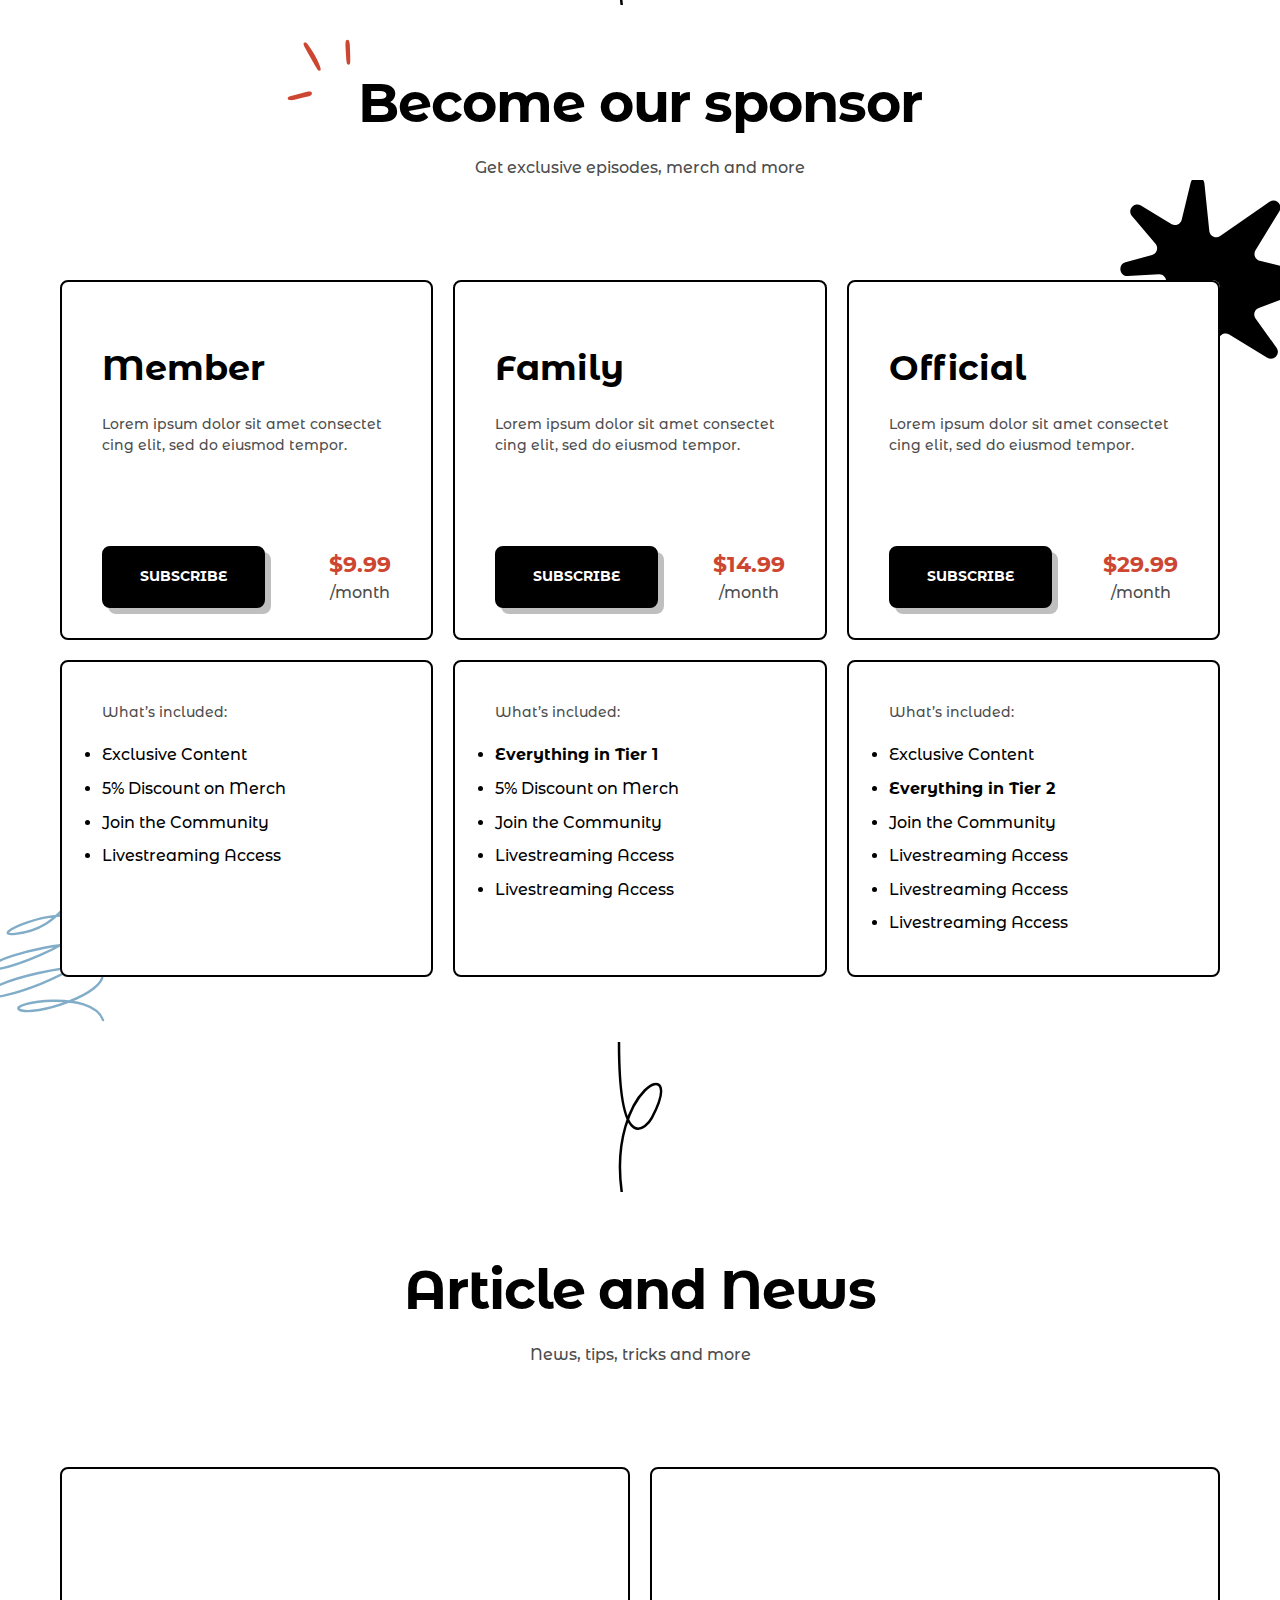
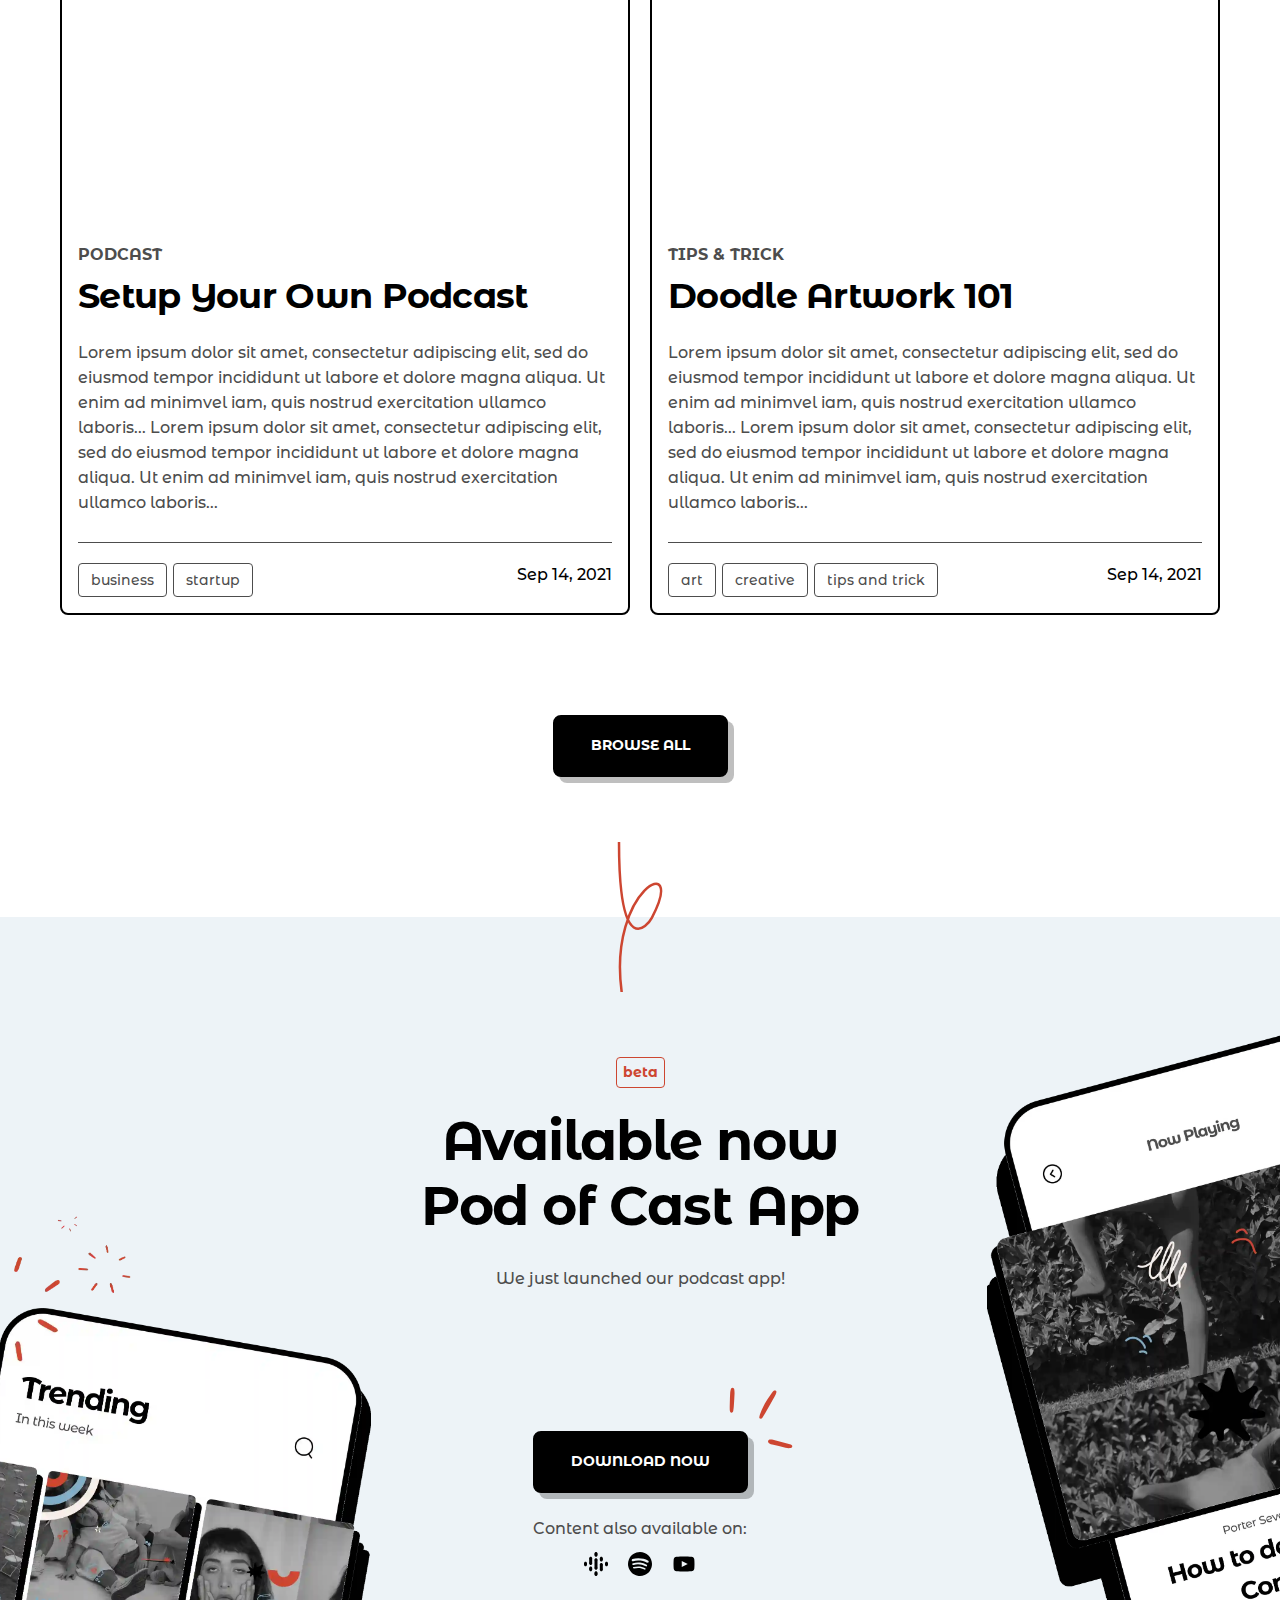
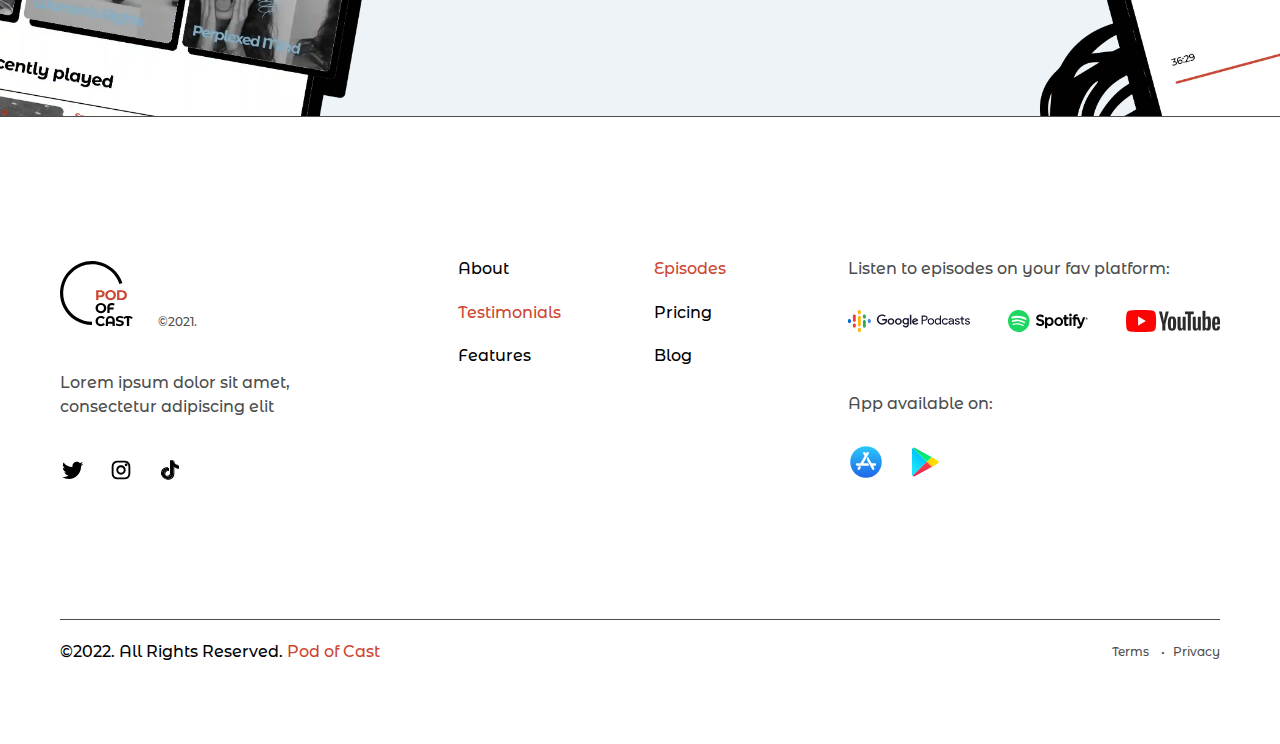
==== commit 96c86909: "add podcast pages" ====
--- a/index.html
+++ b/index.html
@@ -46,7 +46,7 @@
 	<main class="main-page">
 		<section class="hero section scribble-decor-orange">
 			<div class="hero__container container">
-				<div class="hero__wrapper">
+				<div class="hero__wrapper main-decor main-decor--home">
 					<h1 class="hero__title main-title">
 						Your Daily<br><span class="orange-text">Podcast</span>
 					</h1>
@@ -61,7 +61,7 @@
 				<div class="hero-slider__wrapper swiper-wrapper">
 					<!-- Slides -->
 					<div class="hero-slider__card swiper-slide">
-						<a class="hero-slider__img hero-slider__episode-5" href="/">
+						<a class="hero-slider__img hero-slider__episode-5" href="./pages/episode-podcast-5.html">
 							<div class="hero-slider__platform">
 								<img class="hero-slider__icon" src="./icons/episode-platform/google-podcast-icon.svg" alt="icon" width="24" height="24">
 								<img class="hero-slider__icon" src="./icons/episode-platform/spotify-icon.svg" alt="icon" width="24" height="24">
@@ -71,7 +71,7 @@
 						</a>
 					</div>
 					<div class="hero-slider__card swiper-slide">
-						<a class="hero-slider__img hero-slider__episode-3" href="/">
+						<a class="hero-slider__img hero-slider__episode-3" href="./pages/episode-podcast-3.html">
 							<div class="hero-slider__platform">
 								<img class="hero-slider__icon" src="./icons/episode-platform/google-podcast-icon.svg" alt="icon" width="24" height="24">
 								<img class="hero-slider__icon" src="./icons/episode-platform/spotify-icon.svg" alt="icon" width="24" height="24">
@@ -91,7 +91,7 @@
 						</a>
 					</div>
 					<div class="hero-slider__card swiper-slide">
-						<a class="hero-slider__img hero-slider__episode-4" href="/">
+						<a class="hero-slider__img hero-slider__episode-4" href="./pages/episode-podcast-4.html">
 							<div class="hero-slider__platform">
 								<img class="hero-slider__icon" src="./icons/episode-platform/google-podcast-icon.svg" alt="icon" width="24" height="24">
 								<img class="hero-slider__icon" src="./icons/episode-platform/spotify-icon.svg" alt="icon" width="24" height="24">
@@ -101,7 +101,7 @@
 						</a>
 					</div>
 					<div class="hero-slider__card swiper-slide">
-						<a class="hero-slider__img hero-slider__episode-2" href="/">
+						<a class="hero-slider__img hero-slider__episode-2" href="./pages/episode-podcast-2.html">
 							<div class="hero-slider__platform">
 								<img class="hero-slider__icon" src="./icons/episode-platform/google-podcast-icon.svg" alt="icon" width="24" height="24">
 								<img class="hero-slider__icon" src="./icons/episode-platform/spotify-icon.svg" alt="icon" width="24" height="24">
@@ -271,7 +271,8 @@
 							<div class="episode-card__content">
 								<p class="episode-card__number">ep 6</p>
 								<h3 class="episode-card__title">
-									<a class="episode-card__link" href="/" aria-label="go to page to listen to podcast"> Pandemic Becoming
+									<a class="episode-card__link" href="./pages/episode-podcast-6.html"
+										aria-label="go to page to listen to podcast"> Pandemic Becoming
 										Endemic </a>
 								</h3>
 
@@ -303,7 +304,8 @@
 							<div class="episode-card__content">
 								<p class="episode-card__number">ep 5</p>
 								<h3 class="episode-card__title">
-									<a class="episode-card__link" href="/" aria-label="go to page to listen to podcast"> Tesla Autopilot
+									<a class="episode-card__link" href="./pages/episode-podcast-5.html"
+										aria-label="go to page to listen to podcast"> Tesla Autopilot
 										Controversy </a>
 								</h3>
 
@@ -334,7 +336,8 @@
 							<div class="episode-card__content">
 								<p class="episode-card__number">ep 4</p>
 								<h3 class="episode-card__title">
-									<a class="episode-card__link" href="/" aria-label="go to page to listen to podcast"> Women's Rights?
+									<a class="episode-card__link" href="./pages/episode-podcast-4.html"
+										aria-label="go to page to listen to podcast"> Women's Rights?
 										Is it alright? </a>
 								</h3>
 
@@ -365,7 +368,8 @@
 							<div class="episode-card__content">
 								<p class="episode-card__number">ep 3</p>
 								<h3 class="episode-card__title">
-									<a class="episode-card__link" href="/" aria-label="go to page to listen to podcast"> How to Deal with
+									<a class="episode-card__link" href="./pages/episode-podcast-3.html"
+										aria-label="go to page to listen to podcast"> How to Deal with
 										Self–Confidence </a>
 								</h3>
 
@@ -396,7 +400,9 @@
 							<div class="episode-card__content">
 								<p class="episode-card__number">ep 2</p>
 								<h3 class="episode-card__title">
-									<a class="episode-card__link" href="/" aria-label="go to page to listen to podcast"> Type of Social
+									<a class="episode-card__link" href="./pages/episode-podcast-2.html"
+										aria-label="go to page to listen to podcast"> Type of
+										Social
 										Classes of People </a>
 								</h3>
 
@@ -566,7 +572,6 @@
 				</div>
 			</div>
 		</section>
-
 		<section class="news section scribble-decor-orange">
 			<div class="news__container container">
 				<h2 class="news__title section-title">Article and News</h2>
--- a/css/main.css
+++ b/css/main.css
@@ -965,6 +965,17 @@
   overflow: hidden;
 }
 
+.section {
+  padding-top: 140px;
+  padding-bottom: 140px;
+}
+
+@media only screen and (max-width: 1023px) {
+  .section {
+    padding-top: 100px;
+    padding-bottom: 140px;
+  }
+}
 .main-title {
   font-size: var(--main-title-fs);
   line-height: 100%;
@@ -1139,6 +1150,68 @@
   background-color: var(--button-bg-transparent);
 }
 
+.main-decor {
+  position: relative;
+}
+
+.main-decor::before,
+.main-decor::after {
+  position: absolute;
+  content: "";
+  background-repeat: no-repeat;
+  background-position: center center;
+  background-size: cover;
+}
+
+.main-decor::before {
+  top: -104px;
+  left: -430px;
+  z-index: 1;
+  width: 629px;
+  height: 592px;
+  background-image: url("./../icons/decorations/hero-shapeSwirl.svg");
+}
+
+.main-decor::after {
+  top: 73px;
+  right: -170px;
+  width: 120px;
+  height: 167px;
+  background-image: url("./../icons/decorations/hero-stars-large.svg");
+}
+
+.main-decor--home::after {
+  right: -25px;
+}
+
+@media only screen and (max-width: 1024px) {
+  .main-decor::before {
+    top: 41px;
+    left: -73px;
+    width: 168px;
+    height: 147px;
+  }
+  .main-decor::after {
+    top: 43px;
+    right: 6px;
+    width: 70px;
+    height: 94px;
+  }
+}
+@media only screen and (max-width: 768px) {
+  .main-decor::before {
+    top: 35px;
+    left: -46px;
+    width: 101px;
+    height: 77px;
+  }
+  .main-decor::after {
+    top: 33px;
+    right: -2px;
+    width: 45px;
+    height: 59px;
+  }
+}
 .tag {
   border: 1px solid var(--davysGrey-color);
   border-radius: 4px;
@@ -1174,6 +1247,7 @@
 }
 
 .article-card__image {
+  height: auto;
   margin-inline: auto;
   margin-bottom: 40px;
   border-radius: 8px;
@@ -1244,9 +1318,6 @@
   .article-card__title {
     text-align: center;
   }
-  .article-card__image {
-    width: 400px;
-  }
 }
 @media only screen and (max-width: 600px) {
   .article-card {
@@ -1258,8 +1329,6 @@
   }
   .article-card__image {
     margin-bottom: 20px;
-    width: 300px;
-    height: 220px;
   }
 }
 .scribble-decor-orange,
@@ -1568,10 +1637,7 @@
 .hero__form-search {
   width: 100%;
   height: 74px;
-  padding-top: 25px;
-  padding-right: 40px;
-  padding-bottom: 25px;
-  padding-left: 88px;
+  padding: 25px 40px 25px 88px;
   border: 1.5px solid var(--black-color);
   border-radius: 16px;
   box-shadow: 6px 6px 0 0 var(--pewterBlue-color);
@@ -1605,64 +1671,6 @@
     padding-bottom: 45px;
   }
 }
-.hero__wrapper {
-  position: relative;
-}
-
-.hero__wrapper::before,
-.hero__wrapper::after {
-  position: absolute;
-  content: "";
-  background-repeat: no-repeat;
-  background-position: center center;
-  background-size: cover;
-}
-
-.hero__wrapper::before {
-  top: -104px;
-  left: -430px;
-  z-index: 1;
-  width: 629px;
-  height: 592px;
-  background-image: url("./../icons/decorations/hero-shapeSwirl.svg");
-}
-
-.hero__wrapper::after {
-  top: 73px;
-  right: -170px;
-  width: 120px;
-  height: 167px;
-  background-image: url("./../icons/decorations/hero-stars-large.svg");
-}
-
-@media only screen and (max-width: 1024px) {
-  .hero__wrapper::before {
-    top: 41px;
-    left: -73px;
-    width: 168px;
-    height: 147px;
-  }
-  .hero__wrapper::after {
-    top: 43px;
-    right: 6px;
-    width: 70px;
-    height: 94px;
-  }
-}
-@media only screen and (max-width: 768px) {
-  .hero__wrapper::before {
-    top: 35px;
-    left: -46px;
-    width: 101px;
-    height: 77px;
-  }
-  .hero__wrapper::after {
-    top: 33px;
-    right: -2px;
-    width: 45px;
-    height: 59px;
-  }
-}
 .hero__title {
   margin-bottom: 40px;
 }
@@ -1920,7 +1928,7 @@
   width: 24px;
   height: 24px;
   left: -10px;
-  top: 0px;
+  top: 0;
   position: absolute;
 }
 .hero__subtitle {
@@ -2125,6 +2133,7 @@
   position: relative;
   z-index: 3;
   margin-bottom: 100px;
+  height: auto;
 }
 .blog__divider-line {
   background-color: var(--davysGrey-color);
@@ -2166,6 +2175,7 @@
   margin-top: 130px;
 }
 .blog__image {
+  height: auto;
   margin-bottom: 20px;
 }
 .blog__content-description {
@@ -2181,33 +2191,9 @@
   margin-bottom: 100px;
 }
 
-@media only screen and (max-width: 1280px) {
-  .blog__main-image {
-    height: 860px;
-  }
-}
-@media only screen and (max-width: 1024px) {
-  .blog__main-image {
-    height: 500px;
-  }
-  .blog__image {
-    height: 300px;
-  }
-}
 @media only screen and (max-width: 767px) {
-  .blog__main-image {
-    height: 400px;
-  }
   .blog__grid {
     grid-template-columns: 1fr;
-  }
-}
-@media only screen and (max-width: 600px) {
-  .blog__main-image {
-    height: 250px;
-  }
-  .blog__image {
-    height: 150px;
   }
 }
 .recent-episodes {
@@ -2308,7 +2294,6 @@
   justify-content: space-between;
   padding-bottom: 20px;
   margin-bottom: 100px;
-  overflow: scroll;
   border-bottom: 1.5px solid black;
 }
 
@@ -2317,6 +2302,7 @@
     grid-template-columns: 1fr;
   }
   .latest-episode__nav {
+    overflow: scroll;
     border-bottom: none;
   }
 }
@@ -2350,19 +2336,36 @@
   margin-bottom: 80px;
 }
 .episode-podcast__cover {
+  position: relative;
+  z-index: 3;
   display: flex;
   flex-direction: column;
   justify-content: space-between;
   width: 472px;
   height: 472px;
   padding: 25px;
-  background-image: url("../img/episode-podcast/episode-podcast-1/episode-podcast-1.webp");
   background-repeat: no-repeat;
   background-position: center center;
   background-size: cover;
   box-shadow: 12px 12px 0 0 #81adc8;
-  position: relative;
-  z-index: 3;
+}
+.episode-podcast__cover--1 {
+  background-image: url("../../img/episode-podcast/episode-podcast-1.webp");
+}
+.episode-podcast__cover--2 {
+  background-image: url("../../img/episode-podcast/episode-podcast-2.webp");
+}
+.episode-podcast__cover--3 {
+  background-image: url("../../img/episode-podcast/episode-podcast-3.webp");
+}
+.episode-podcast__cover--4 {
+  background-image: url("../../img/episode-podcast/episode-podcast-4.webp");
+}
+.episode-podcast__cover--5 {
+  background-image: url("../../img/episode-podcast/episode-podcast-5.webp");
+}
+.episode-podcast__cover--6 {
+  background-image: url("../../img/episode-podcast/episode-podcast-6.webp");
 }
 .episode-podcast__platforms {
   display: flex;
@@ -2377,10 +2380,10 @@
   letter-spacing: -0.08em;
 }
 .episode-podcast__content {
+  position: relative;
+  z-index: 3;
   max-width: 570px;
   padding: 17.5px 0;
-  position: relative;
-  z-index: 3;
 }
 .episode-podcast__row {
   display: flex;
@@ -2427,9 +2430,9 @@
 }
 .episode-podcast__tags {
   display: flex;
+  flex-wrap: wrap;
   gap: 6px;
   align-items: center;
-  flex-wrap: wrap;
 }
 .episode-podcast__tag {
   padding: 6px 12px;
@@ -2525,12 +2528,12 @@
   justify-content: space-between;
   padding-bottom: 20px;
   margin-bottom: 100px;
-  overflow: scroll;
   border-bottom: 1.5px solid black;
 }
 
 @media only screen and (max-width: 768px) {
   .latest-posts__nav {
+    overflow: scroll;
     border-bottom: none;
   }
 }
@@ -2841,29 +2844,10 @@
   }
 }
 .history__img {
-  background-image: url("./../img/history/microphone-image.jpg");
-  background-repeat: no-repeat;
-  background-size: cover;
-  background-position: center center;
-  max-width: 100%;
-  height: 640px;
   border-radius: 8px;
   margin-bottom: 60px;
-}
-@media only screen and (max-width: 1024px) {
-  .history__img {
-    height: 435px;
-  }
-}
-@media only screen and (max-width: 768px) {
-  .history__img {
-    height: 400px;
-  }
-}
-@media only screen and (max-width: 600px) {
-  .history__img {
-    height: 200px;
-  }
+  height: auto;
+  object-fit: cover;
 }
 .history__grid {
   display: grid;
@@ -2911,11 +2895,7 @@
 .history__founder-photo {
   border-radius: 8px;
   justify-self: center;
-}
-@media only screen and (max-width: 768px) {
-  .history__founder-photo {
-    height: 400px;
-  }
+  height: auto;
 }
 .history__founder-about {
   display: flex;
@@ -3579,17 +3559,6 @@
   flex-grow: 1;
 }
 
-.section {
-  padding-top: 140px;
-  padding-bottom: 140px;
-}
-
-@media only screen and (max-width: 1023px) {
-  .section {
-    padding-top: 100px;
-    padding-bottom: 140px;
-  }
-}
 .footer {
   padding-bottom: 80px;
   overflow: hidden;
